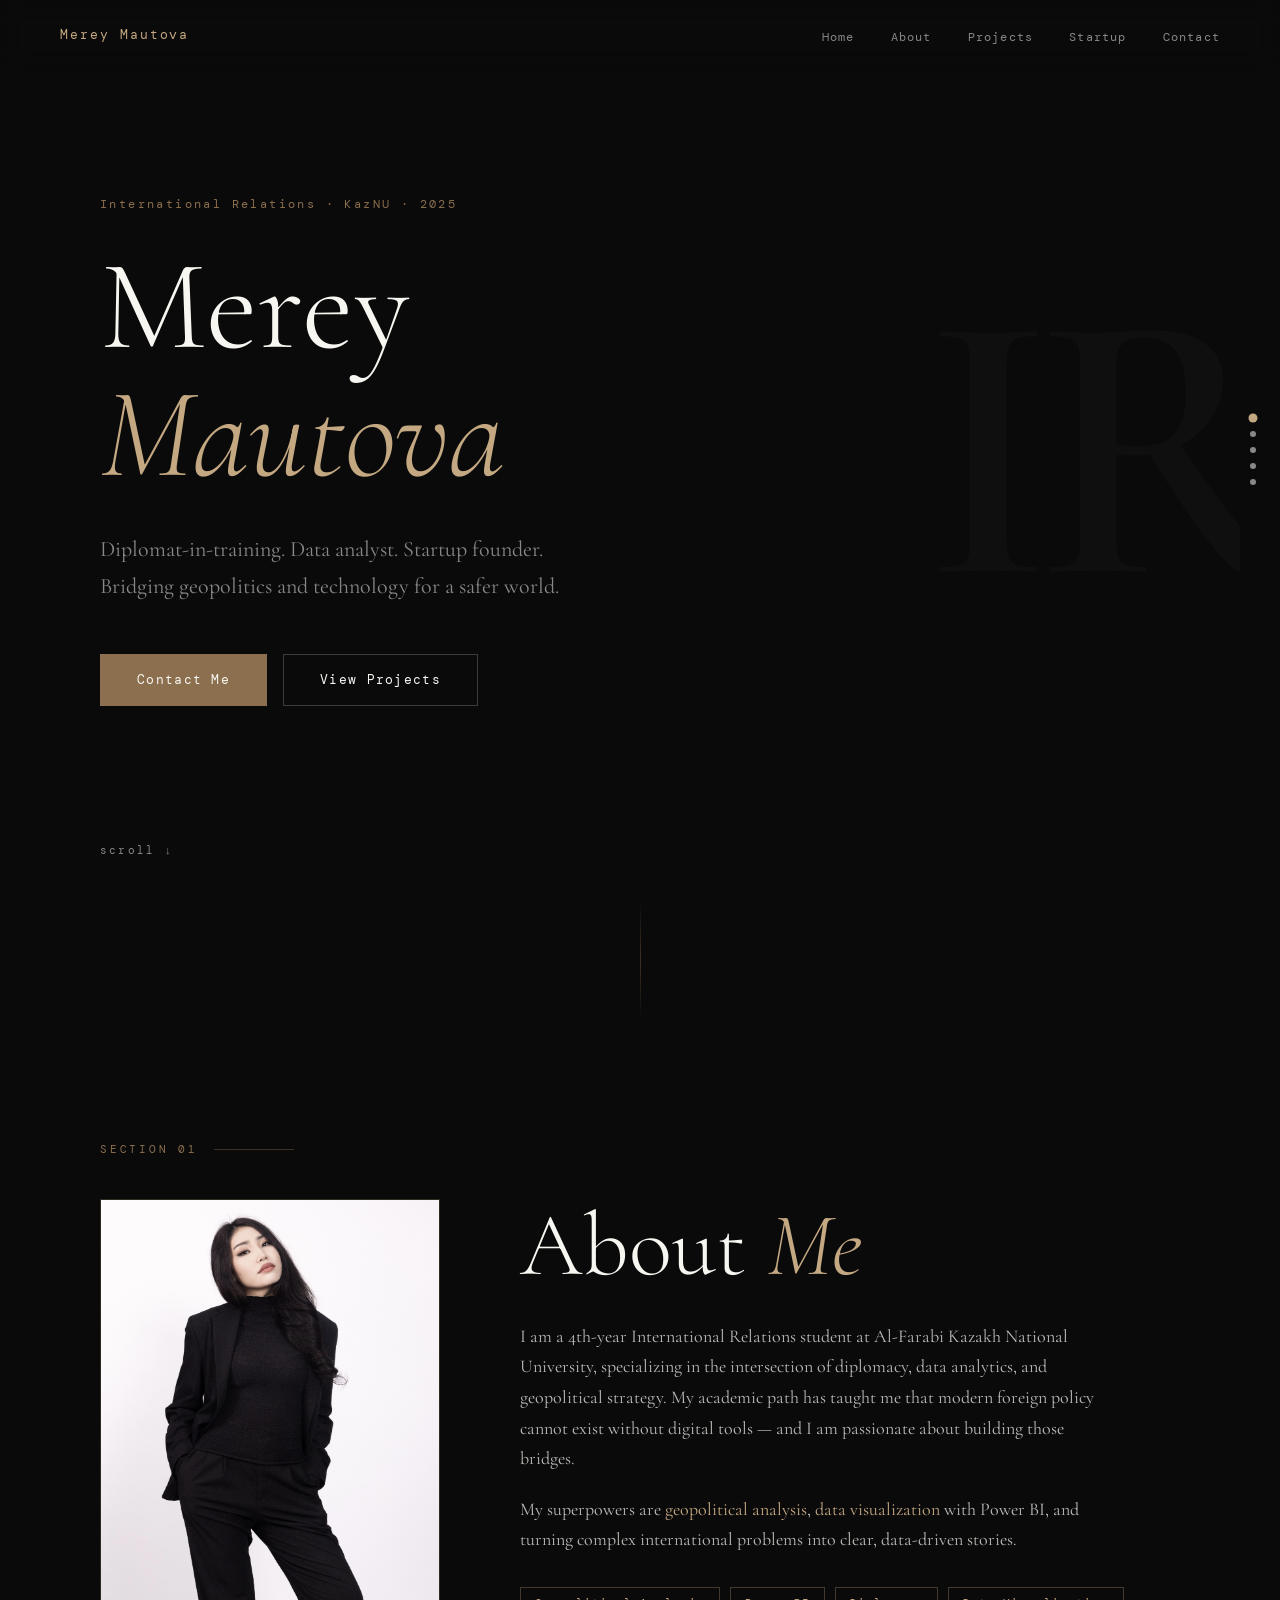
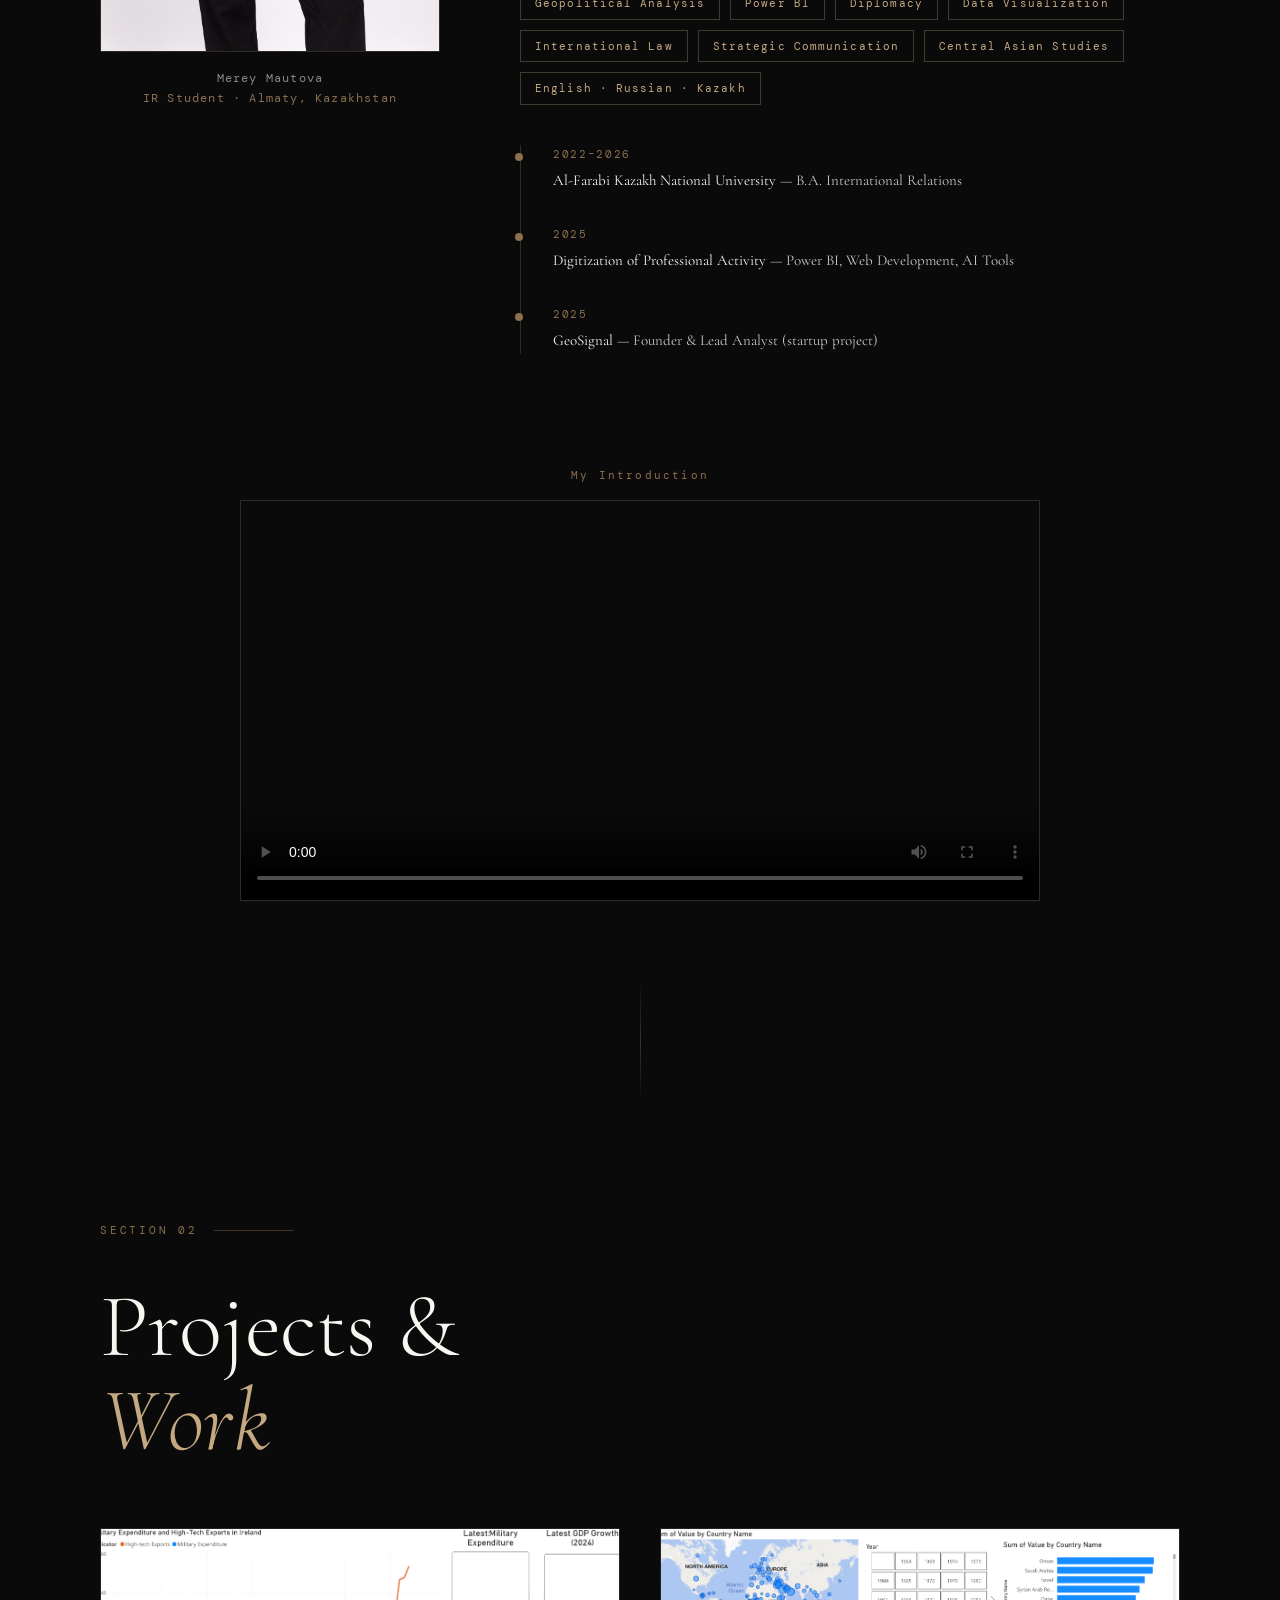
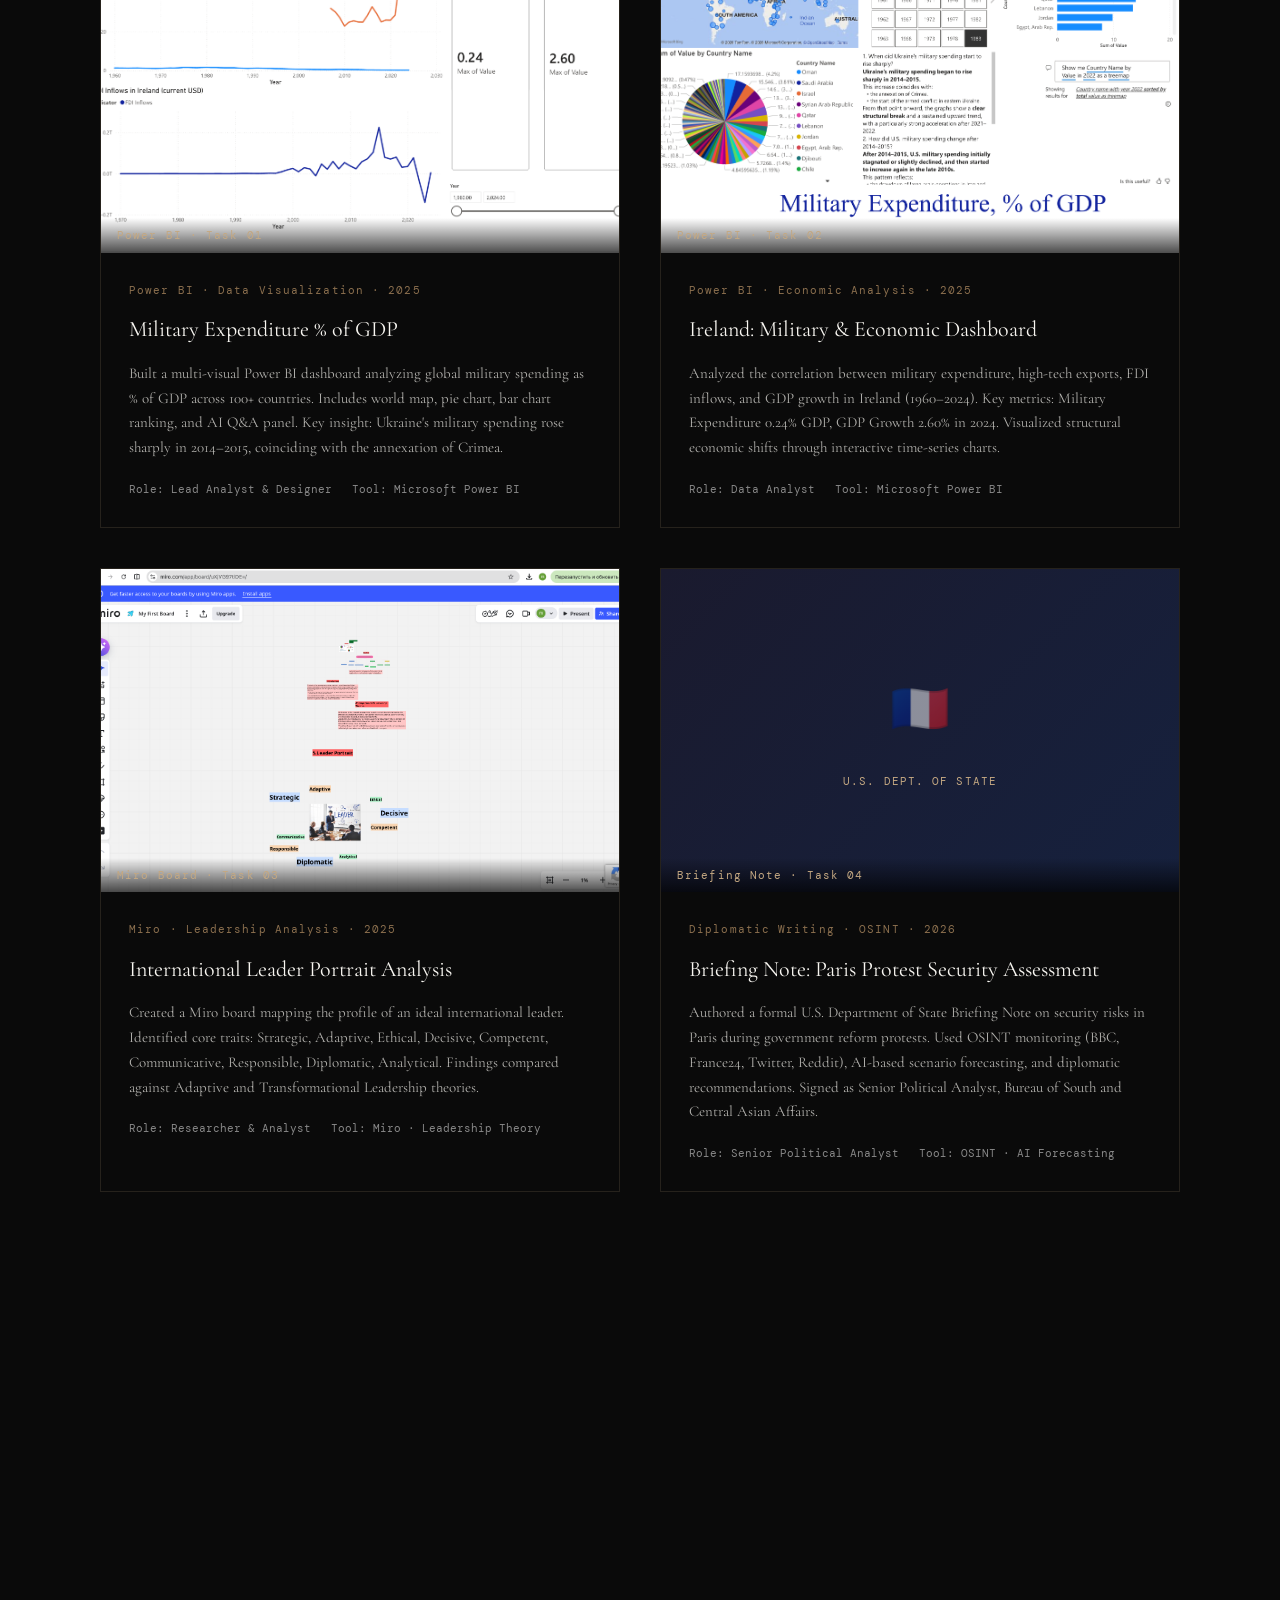
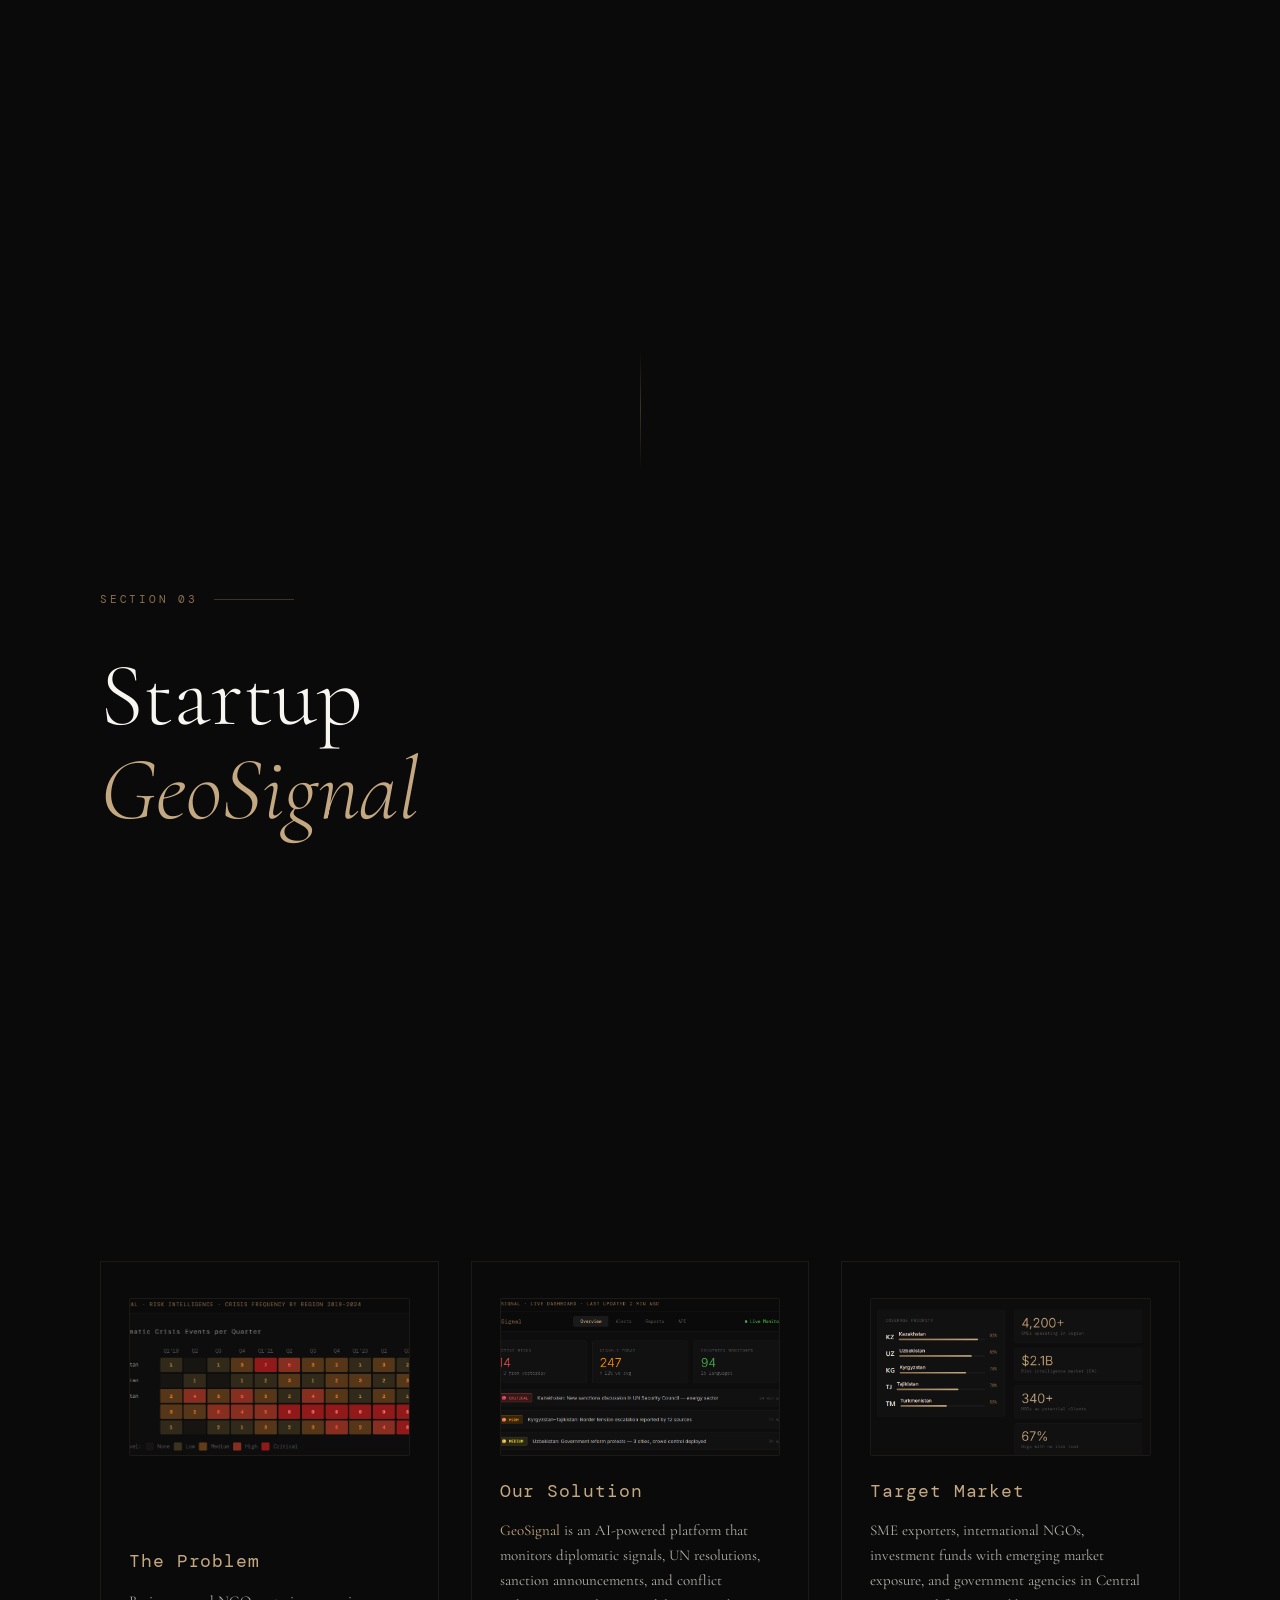
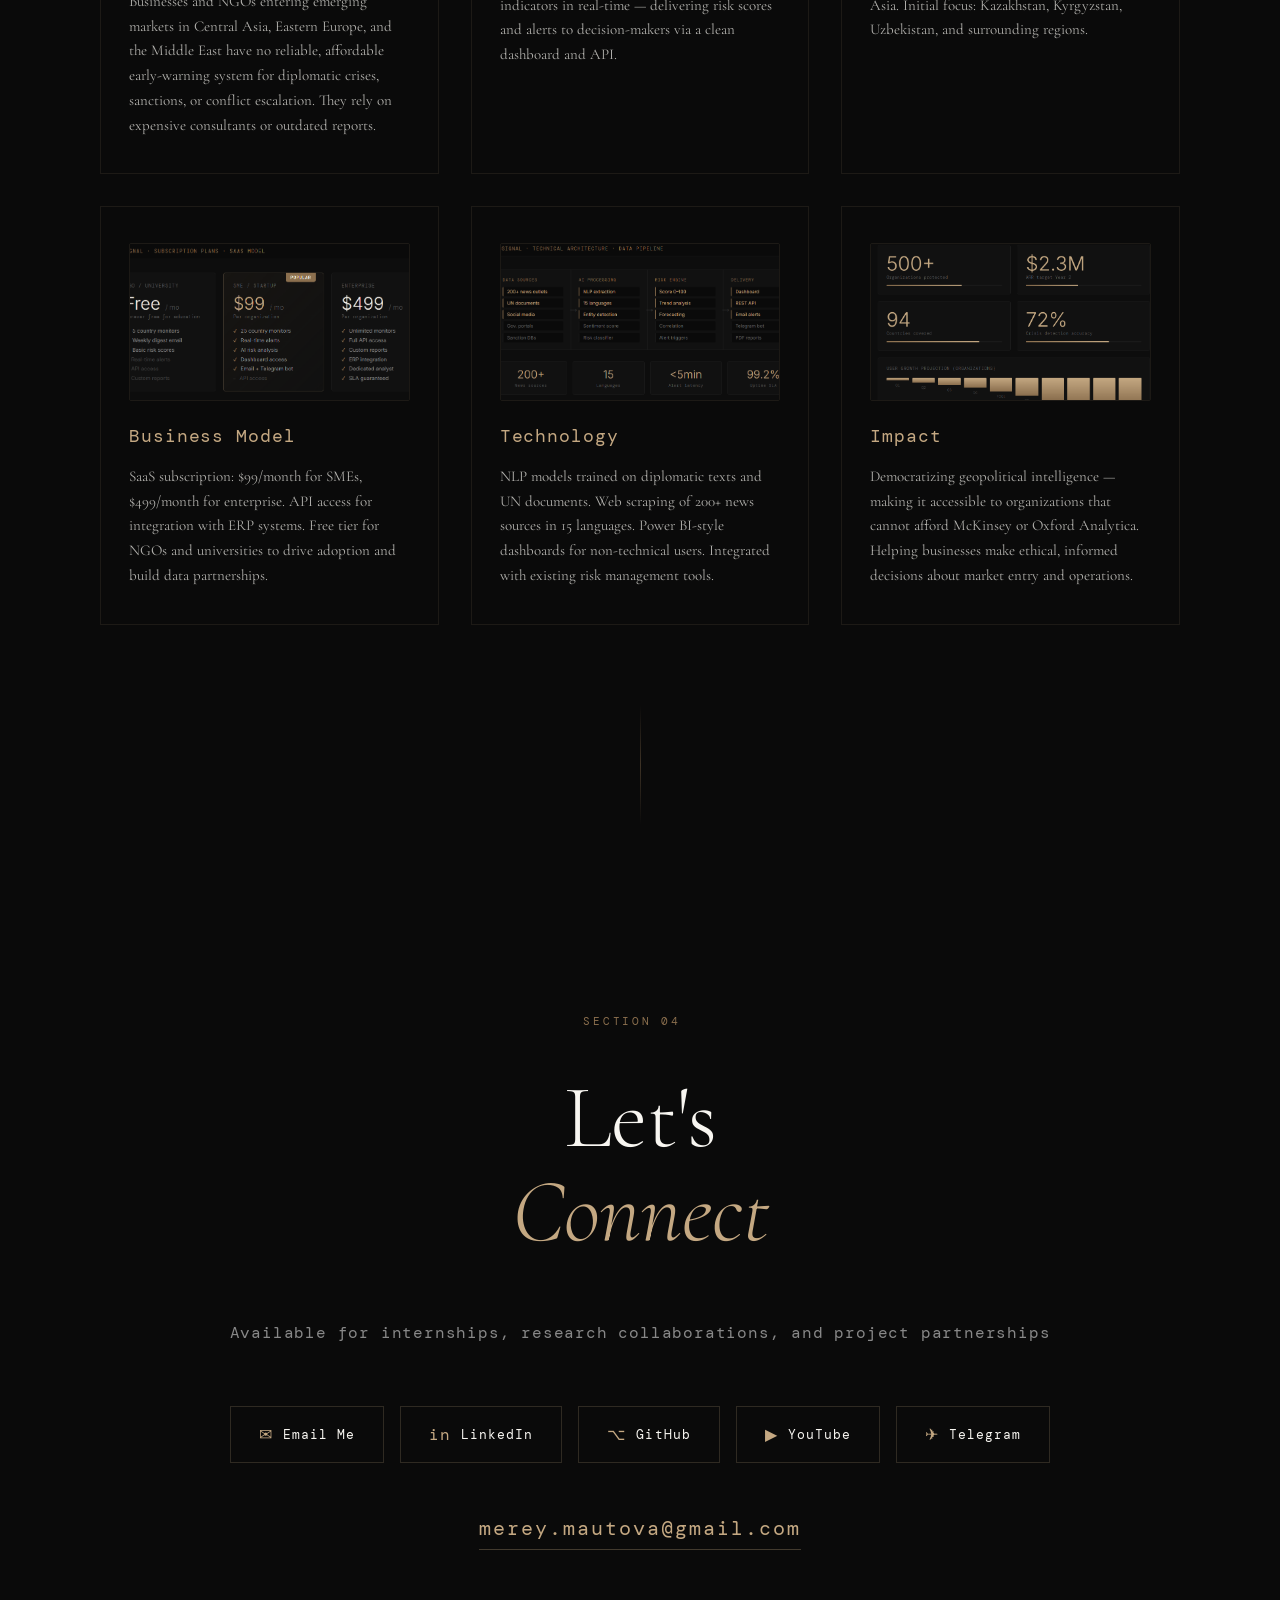
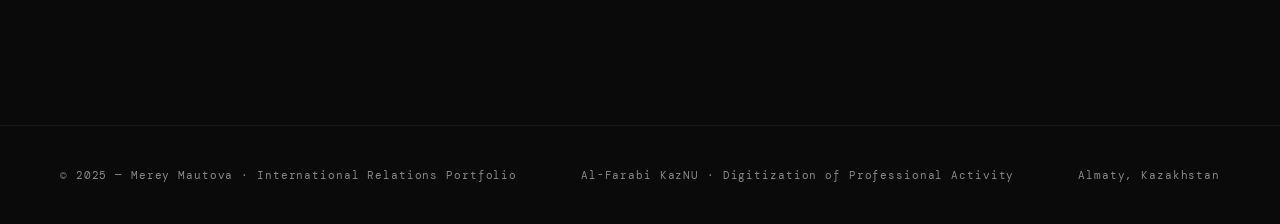
==== index.html @ c2eb0450 "Initial commit: add portfolio files Co-Authored-By: Claude Sonnet 4.6 <noreply@anthropic.com>" ====
<!DOCTYPE html>
<html lang="en">
<head>
  <meta charset="UTF-8">
  <meta name="viewport" content="width=device-width, initial-scale=1.0">
  <title>Merey Mautova — IR Portfolio</title>
  <link rel="preconnect" href="https://fonts.googleapis.com">
  <link href="https://fonts.googleapis.com/css2?family=Cormorant+Garamond:ital,wght@0,300;0,400;0,600;1,300;1,400&family=DM+Mono:wght@300;400&display=swap" rel="stylesheet">
  <link rel="stylesheet" href="style.css">
</head>
<body>

<!-- NAV -->
<nav id="navbar">
  <div class="nav-name">Merey Mautova</div>
  <div class="nav-links">
    <a href="#hero">Home</a>
    <a href="#about">About</a>
    <a href="#projects">Projects</a>
    <a href="#startup">Startup</a>
    <a href="#contact">Contact</a>
  </div>
</nav>

<!-- SIDE DOTS -->
<div class="side-nav">
  <div class="dot active" data-section="hero"></div>
  <div class="dot" data-section="about"></div>
  <div class="dot" data-section="projects"></div>
  <div class="dot" data-section="startup"></div>
  <div class="dot" data-section="contact"></div>
</div>

<!-- ══════════════ HERO ══════════════ -->
<section id="hero">
  <div class="hero-bg-text">IR</div>
  <div class="hero-content reveal">
    <div class="hero-label">International Relations · KazNU · 2025</div>
    <h1>Merey<br><em>Mautova</em></h1>
    <p class="hero-sub">Diplomat-in-training. Data analyst. Startup founder.<br>Bridging geopolitics and technology for a safer world.</p>
    <div class="hero-btns">
      <a href="#contact" class="btn-primary">Contact Me</a>
      <a href="#projects" class="btn-outline">View Projects</a>
    </div>
  </div>
  <div class="scroll-hint">scroll ↓</div>
</section>

<div class="divider"></div>

<!-- ══════════════ ABOUT ══════════════ -->
<section id="about">
  <div class="section-label">Section 01</div>
  <div class="about-grid">
    <div class="about-photo-wrap reveal">
      <div class="about-photo-frame">
        <img src="IMG_4338.JPG" alt="Merey Mautova">
      </div>
      <div class="about-photo-caption">Merey Mautova<br><span>IR Student · Almaty, Kazakhstan</span></div>
    </div>

    <div class="about-text reveal">
      <h2>About <em>Me</em></h2>
      <p>I am a 4th-year International Relations student at Al-Farabi Kazakh National University, specializing in the intersection of diplomacy, data analytics, and geopolitical strategy. My academic path has taught me that modern foreign policy cannot exist without digital tools — and I am passionate about building those bridges.</p>
      <p>My superpowers are <strong>geopolitical analysis</strong>, <strong>data visualization</strong> with Power BI, and turning complex international problems into clear, data-driven stories.</p>

      <div class="skills-wrap">
        <span class="skill-tag">Geopolitical Analysis</span>
        <span class="skill-tag">Power BI</span>
        <span class="skill-tag">Diplomacy</span>
        <span class="skill-tag">Data Visualization</span>
        <span class="skill-tag">International Law</span>
        <span class="skill-tag">Strategic Communication</span>
        <span class="skill-tag">Central Asian Studies</span>
        <span class="skill-tag">English · Russian · Kazakh</span>
      </div>

      <div class="timeline">
        <div class="tl-item">
          <div class="tl-year">2022–2026</div>
          <div class="tl-desc"><strong>Al-Farabi Kazakh National University</strong> — B.A. International Relations</div>
        </div>
        <div class="tl-item">
          <div class="tl-year">2025</div>
          <div class="tl-desc"><strong>Digitization of Professional Activity</strong> — Power BI, Web Development, AI Tools</div>
        </div>
        <div class="tl-item">
          <div class="tl-year">2025</div>
          <div class="tl-desc"><strong>GeoSignal</strong> — Founder & Lead Analyst (startup project)</div>
        </div>
      </div>
    </div>
  </div>

  <!-- VIDEO -->
  <div class="video-wrap reveal">
    <div class="video-label">My Introduction</div>
    <video controls poster="photo.jpg">
      <source src="5267211870200171871.mp4" type="video/mp4">
      Your browser does not support video.
    </video>
  </div>
</section>

<div class="divider"></div>

<!-- ══════════════ PROJECTS ══════════════ -->
<section id="projects">
  <div class="section-label">Section 02</div>
  <h2>Projects &<br><em>Work</em></h2>

  <div class="projects-grid">

    <!-- Task 1: Power BI Military Expenditure -->
    <div class="project-card reveal">
      <div class="project-img">
        <img src="Снимок%20экрана%202026-02-28%20в%2017.43.50.png" alt="Power BI Military Expenditure % of GDP">
        <div class="project-overlay">Power BI · Task 01</div>
      </div>
      <div class="project-info">
        <div class="project-tag">Power BI · Data Visualization · 2025</div>
        <h3>Military Expenditure % of GDP</h3>
        <p>Built a multi-visual Power BI dashboard analyzing global military spending as % of GDP across 100+ countries. Includes world map, pie chart, bar chart ranking, and AI Q&A panel. Key insight: Ukraine's military spending rose sharply in 2014–2015, coinciding with the annexation of Crimea.</p>
        <div class="project-meta">
          <span>Role: Lead Analyst & Designer</span>
          <span>Tool: Microsoft Power BI</span>
        </div>
      </div>
    </div>

    <!-- Task 2: Ireland Power BI -->
    <div class="project-card reveal">
      <div class="project-img">
        <img src="таск1.png" alt="Ireland Military & Economic Dashboard">
        <div class="project-overlay">Power BI · Task 02</div>
      </div>
      <div class="project-info">
        <div class="project-tag">Power BI · Economic Analysis · 2025</div>
        <h3>Ireland: Military & Economic Dashboard</h3>
        <p>Analyzed the correlation between military expenditure, high-tech exports, FDI inflows, and GDP growth in Ireland (1960–2024). Key metrics: Military Expenditure 0.24% GDP, GDP Growth 2.60% in 2024. Visualized structural economic shifts through interactive time-series charts.</p>
        <div class="project-meta">
          <span>Role: Data Analyst</span>
          <span>Tool: Microsoft Power BI</span>
        </div>
      </div>
    </div>

    <!-- Task 3: Miro Leadership -->
    <div class="project-card reveal">
      <div class="project-img">
        <img src="таск2.png" alt="Miro Leadership Portrait Analysis">
        <div class="project-overlay">Miro Board · Task 03</div>
      </div>
      <div class="project-info">
        <div class="project-tag">Miro · Leadership Analysis · 2025</div>
        <h3>International Leader Portrait Analysis</h3>
        <p>Created a Miro board mapping the profile of an ideal international leader. Identified core traits: Strategic, Adaptive, Ethical, Decisive, Competent, Communicative, Responsible, Diplomatic, Analytical. Findings compared against Adaptive and Transformational Leadership theories.</p>
        <div class="project-meta">
          <span>Role: Researcher & Analyst</span>
          <span>Tool: Miro · Leadership Theory</span>
        </div>
      </div>
    </div>

    <!-- Task 4: Briefing Note Paris -->
    <div class="project-card reveal">
      <div class="project-img placeholder-img" style="background: linear-gradient(135deg, #1a1a2e, #16213e);">
        <div class="placeholder-icon">🇫🇷</div>
        <div style="font-family:'DM Mono',monospace;font-size:11px;color:#c4a882;letter-spacing:0.1em;margin-top:8px;">U.S. DEPT. OF STATE</div>
        <div class="project-overlay">Briefing Note · Task 04</div>
      </div>
      <div class="project-info">
        <div class="project-tag">Diplomatic Writing · OSINT · 2026</div>
        <h3>Briefing Note: Paris Protest Security Assessment</h3>
        <p>Authored a formal U.S. Department of State Briefing Note on security risks in Paris during government reform protests. Used OSINT monitoring (BBC, France24, Twitter, Reddit), AI-based scenario forecasting, and diplomatic recommendations. Signed as Senior Political Analyst, Bureau of South and Central Asian Affairs.</p>
        <div class="project-meta">
          <span>Role: Senior Political Analyst</span>
          <span>Tool: OSINT · AI Forecasting</span>
        </div>
      </div>
    </div>

    <!-- Task 5: Briefing Note Ireland -->
    <div class="project-card reveal">
      <div class="project-img placeholder-img" style="background: linear-gradient(135deg, #0d2137, #1a3a2a);">
        <div class="placeholder-icon">🇮🇪</div>
        <div style="font-family:'DM Mono',monospace;font-size:11px;color:#c4a882;letter-spacing:0.1em;margin-top:8px;">POLITICAL ANALYSIS</div>
        <div class="project-overlay">Briefing Note · Task 05</div>
      </div>
      <div class="project-info">
        <div class="project-tag">Diplomatic Writing · Political Analysis · 2026</div>
        <h3>Briefing Note: Ireland Socio-Economic Developments</h3>
        <p>Produced a diplomatic intelligence briefing on emerging civic unrest in Ireland — covering agricultural protests, cost-of-living demonstrations, and Shannon Airport activist proceedings. Forecast: low-intensity protracted instability. Recommended constructive stakeholder engagement and enhanced OSINT monitoring.</p>
        <div class="project-meta">
          <span>Role: Political Analyst</span>
          <span>Tool: OSINT · Media Monitoring</span>
        </div>
      </div>
    </div>

    <!-- Task 6: Portfolio Website -->
    <div class="project-card reveal">
      <div class="project-img placeholder-img">
        <div class="placeholder-icon">💻</div>
        <div class="project-overlay">Web Dev · Task 06</div>
      </div>
      <div class="project-info">
        <div class="project-tag">Web Development · HTML/CSS/JS · 2025</div>
        <h3>Personal Portfolio Website</h3>
        <p>Designed and developed this full portfolio from scratch using HTML5, CSS3, and vanilla JavaScript. Features: scroll-reveal animations, hide-on-scroll navbar, side navigation dots, embedded video, and responsive design. Deployed on GitHub Pages.</p>
        <div class="project-meta">
          <span>Role: Designer & Developer</span>
          <span>Tool: HTML · CSS · JavaScript · GitHub</span>
        </div>
      </div>
    </div>

  </div>
</section>

<div class="divider"></div>

<!-- ══════════════ STARTUP ══════════════ -->
<section id="startup">
  <div class="section-label">Section 03</div>
  <h2>Startup<br><em>GeoSignal</em></h2>

  <div class="startup-wrap">
    <div class="startup-hero reveal">
      <div class="startup-logo">GS</div>
      <div class="startup-tagline">Real-time geopolitical risk intelligence — powered by AI</div>
    </div>

    <div class="startup-grid">
    <div class="startup-block reveal">
        <div class="startup-block-img"><img src="Снимок%20экрана%202026-02-28%20195253.png" alt="Crisis Heatmap" onerror="this.style.display='none'"></div>
        <div class="startup-icon">️</div>
        <h4>The Problem</h4>
        <p>Businesses and NGOs entering emerging markets in Central Asia, Eastern Europe, and the Middle East have no reliable, affordable early-warning system for diplomatic crises, sanctions, or conflict escalation. They rely on expensive consultants or outdated reports.</p>
      </div>

      <div class="startup-block reveal">
        <div class="startup-block-img"><img src="Снимок%20экрана%202026-02-28%20195355.png" alt="GeoSignal Dashboard" onerror="this.style.display='none'"></div>
        <div class="startup-icon"></div>
        <h4>Our Solution</h4>
        <p><strong>GeoSignal</strong> is an AI-powered platform that monitors diplomatic signals, UN resolutions, sanction announcements, and conflict indicators in real-time — delivering risk scores and alerts to decision-makers via a clean dashboard and API.</p>
      </div>

      <div class="startup-block reveal">
        <div class="startup-block-img"><img src="Снимок%20экрана%202026-02-28%20195406.png" alt="Target Market Map" onerror="this.style.display='none'"></div>
        <div class="startup-icon"></div>
        <h4>Target Market</h4>
        <p>SME exporters, international NGOs, investment funds with emerging market exposure, and government agencies in Central Asia. Initial focus: Kazakhstan, Kyrgyzstan, Uzbekistan, and surrounding regions.</p>
      </div>

      <div class="startup-block reveal">
        <div class="startup-block-img"><img src="Снимок%20экрана%202026-02-28%20195419.png" alt="Business Model Pricing" onerror="this.style.display='none'"></div>
        <div class="startup-icon"></div>
        <h4>Business Model</h4>
        <p>SaaS subscription: $99/month for SMEs, $499/month for enterprise. API access for integration with ERP systems. Free tier for NGOs and universities to drive adoption and build data partnerships.</p>
      </div>

      <div class="startup-block reveal">
        <div class="startup-block-img"><img src="Снимок%20экрана%202026-02-28%20195430.png" alt="Technology Architecture" onerror="this.style.display='none'"></div>
        <div class="startup-icon"></div>
        <h4>Technology</h4>
        <p>NLP models trained on diplomatic texts and UN documents. Web scraping of 200+ news sources in 15 languages. Power BI-style dashboards for non-technical users. Integrated with existing risk management tools.</p>
      </div>

      <div class="startup-block reveal">
        <div class="startup-block-img"><img src="Снимок%20экрана%202026-02-28%20195439.png" alt="Impact Metrics" onerror="this.style.display='none'"></div>
        <div class="startup-icon"></div>
        <h4>Impact</h4>
        <p>Democratizing geopolitical intelligence — making it accessible to organizations that cannot afford McKinsey or Oxford Analytica. Helping businesses make ethical, informed decisions about market entry and operations.</p>
      </div>
    </div>
  </div>
</section>

<div class="divider"></div>

<!-- ══════════════ CONTACT ══════════════ -->
<section id="contact">
  <div class="section-label" style="justify-content:center;">Section 04</div>
  <h2>Let's<br><em>Connect</em></h2>
  <p class="contact-sub">Available for internships, research collaborations, and project partnerships</p>

  <div class="contact-links">
    <a href="mailto:merey.mautova@gmail.com" class="contact-link">
      <span class="contact-link-icon">✉</span> Email Me
    </a>
    <a href="https://linkedin.com/in/mereymautova" class="contact-link" target="_blank">
      <span class="contact-link-icon">in</span> LinkedIn
    </a>
    <a href="https://github.com/qbert2004" class="contact-link" target="_blank">
      <span class="contact-link-icon">⌥</span> GitHub
    </a>
    <a href="https://youtube.com" class="contact-link" target="_blank">
      <span class="contact-link-icon">▶</span> YouTube
    </a>
    <a href="https://t.me/mereymautova" class="contact-link" target="_blank">
      <span class="contact-link-icon">✈</span> Telegram
    </a>
  </div>

  <p class="email-display" title="Click to copy" id="emailCopy">merey.mautova@gmail.com</p>
  <div class="copy-hint" id="copyHint">Copied!</div>
</section>

<!-- FOOTER -->
<footer>
  <span>© 2025 — Merey Mautova · International Relations Portfolio</span>
  <span>Al-Farabi KazNU · Digitization of Professional Activity</span>
  <span>Almaty, Kazakhstan</span>
</footer>

<script src="script.js"></script>
</body>
</html>
---- style.css ----
/* ═══════════════════════════════════════
   MEREY MAUTOVA — IR PORTFOLIO
   style.css
═══════════════════════════════════════ */

*, *::before, *::after { box-sizing: border-box; margin: 0; padding: 0; }

:root {
  --black: #0a0a0a;
  --white: #f8f6f1;
  --cream: #ede9e0;
  --accent: #8b6f4e;
  --accent2: #c4a882;
  --gray: #888;
  --light-gray: #ddd;
  --font-serif: 'Cormorant Garamond', serif;
  --font-mono: 'DM Mono', monospace;
}

html { scroll-behavior: smooth; }

body {
  background: var(--black);
  color: var(--white);
  font-family: var(--font-serif);
  font-size: 18px;
  line-height: 1.7;
  overflow-x: hidden;
}

/* ── SCROLLBAR ── */
::-webkit-scrollbar { width: 4px; }
::-webkit-scrollbar-track { background: var(--black); }
::-webkit-scrollbar-thumb { background: var(--accent); border-radius: 2px; }

/* ── NAVBAR ── */
#navbar {
  position: fixed;
  top: 0; left: 0; right: 0;
  z-index: 100;
  display: flex;
  justify-content: space-between;
  align-items: center;
  padding: 20px 60px;
  transition: transform 0.4s ease, background 0.3s;
  background: rgba(10,10,10,0.8);
  backdrop-filter: blur(12px);
}
#navbar.hidden { transform: translateY(-100%); }
.nav-name { font-family: var(--font-mono); font-size: 13px; letter-spacing: 0.15em; color: var(--accent2); }
.nav-links a { font-family: var(--font-mono); font-size: 12px; letter-spacing: 0.1em; color: var(--gray); text-decoration: none; margin-left: 32px; transition: color 0.3s; }
.nav-links a:hover { color: var(--white); }

/* ── SIDE DOTS ── */
.side-nav {
  position: fixed;
  right: 24px;
  top: 50%;
  transform: translateY(-50%);
  z-index: 99;
  display: flex;
  flex-direction: column;
  gap: 10px;
}
.dot {
  width: 6px; height: 6px;
  border-radius: 50%;
  background: var(--gray);
  transition: all 0.3s;
  cursor: pointer;
}
.dot.active { background: var(--accent2); transform: scale(1.5); }

/* ── SECTIONS ── */
section {
  min-height: 100vh;
  padding: 120px 60px 80px;
  max-width: 1200px;
  margin: 0 auto;
  position: relative;
}

.section-label {
  font-family: var(--font-mono);
  font-size: 11px;
  letter-spacing: 0.25em;
  color: var(--accent);
  text-transform: uppercase;
  margin-bottom: 40px;
  display: flex;
  align-items: center;
  gap: 16px;
}
.section-label::after {
  content: '';
  flex: 1;
  max-width: 80px;
  height: 1px;
  background: var(--accent);
  opacity: 0.4;
}

h2 {
  font-size: clamp(48px, 7vw, 96px);
  font-weight: 300;
  line-height: 1.05;
  margin-bottom: 60px;
}
h2 em { color: var(--accent2); font-style: italic; }

.divider {
  width: 1px;
  height: 120px;
  background: linear-gradient(to bottom, transparent, var(--accent), transparent);
  margin: 0 auto;
  opacity: 0.4;
}

/* ── REVEAL ANIMATIONS ── */
.reveal {
  opacity: 0;
  transform: translateY(40px);
  transition: opacity 0.8s ease, transform 0.8s ease;
}
.reveal.visible { opacity: 1; transform: translateY(0); }

/* ══════════════════════════════════
   HERO
══════════════════════════════════ */
#hero {
  display: flex;
  flex-direction: column;
  justify-content: center;
  min-height: 100vh;
  padding: 100px 60px;
  position: relative;
  overflow: hidden;
}
.hero-bg-text {
  position: absolute;
  top: 50%;
  right: -40px;
  transform: translateY(-50%);
  font-size: clamp(200px, 30vw, 400px);
  font-weight: 600;
  color: rgba(255,255,255,0.02);
  font-family: var(--font-serif);
  pointer-events: none;
  user-select: none;
  letter-spacing: -0.05em;
}
.hero-label {
  font-family: var(--font-mono);
  font-size: 12px;
  letter-spacing: 0.2em;
  color: var(--accent);
  margin-bottom: 28px;
}
#hero h1 {
  font-size: clamp(64px, 10vw, 140px);
  font-weight: 300;
  line-height: 1;
  margin-bottom: 32px;
}
#hero h1 em { color: var(--accent2); font-style: italic; }
.hero-sub {
  font-size: clamp(16px, 2vw, 22px);
  color: var(--gray);
  max-width: 500px;
  margin-bottom: 48px;
  line-height: 1.7;
}
.hero-btns { display: flex; gap: 16px; flex-wrap: wrap; }
.btn-primary {
  background: var(--accent);
  color: var(--white);
  padding: 14px 36px;
  text-decoration: none;
  font-family: var(--font-mono);
  font-size: 13px;
  letter-spacing: 0.1em;
  transition: all 0.3s;
  border: 1px solid var(--accent);
}
.btn-primary:hover { background: var(--accent2); border-color: var(--accent2); }
.btn-outline {
  background: transparent;
  color: var(--white);
  padding: 14px 36px;
  text-decoration: none;
  font-family: var(--font-mono);
  font-size: 13px;
  letter-spacing: 0.1em;
  border: 1px solid rgba(255,255,255,0.2);
  transition: all 0.3s;
}
.btn-outline:hover { border-color: var(--accent2); color: var(--accent2); }
.scroll-hint {
  position: absolute;
  bottom: 40px;
  left: 60px;
  font-family: var(--font-mono);
  font-size: 11px;
  letter-spacing: 0.2em;
  color: var(--gray);
  animation: bob 2s ease-in-out infinite;
}
@keyframes bob { 0%,100% { transform: translateY(0); } 50% { transform: translateY(6px); } }

/* ══════════════════════════════════
   ABOUT
══════════════════════════════════ */
.about-grid {
  display: grid;
  grid-template-columns: 340px 1fr;
  gap: 80px;
  align-items: start;
  margin-bottom: 80px;
}
.about-photo-wrap { text-align: center; }
.about-photo-frame {
  width: 100%;
  aspect-ratio: 3/4;
  overflow: hidden;
  border: 1px solid rgba(196,168,130,0.2);
  position: relative;
}
.about-photo-frame img {
  width: 100%;
  height: 100%;
  object-fit: cover;
  object-position: center top;
  filter: grayscale(20%);
  transition: filter 0.4s;
}
.about-photo-frame:hover img { filter: grayscale(0%); }
.about-photo-caption {
  margin-top: 16px;
  font-family: var(--font-mono);
  font-size: 12px;
  letter-spacing: 0.1em;
  color: var(--gray);
}
.about-photo-caption span { color: var(--accent); }

.about-text h2 { margin-bottom: 28px; }
.about-text p { color: rgba(248,246,241,0.75); margin-bottom: 20px; max-width: 600px; }
.about-text strong { color: var(--accent2); font-weight: 400; }

.skills-wrap { display: flex; flex-wrap: wrap; gap: 10px; margin: 32px 0; }
.skill-tag {
  font-family: var(--font-mono);
  font-size: 11px;
  letter-spacing: 0.1em;
  padding: 6px 14px;
  border: 1px solid rgba(196,168,130,0.3);
  color: var(--accent2);
  transition: all 0.3s;
}
.skill-tag:hover { background: var(--accent); color: var(--white); border-color: var(--accent); }

.timeline { margin-top: 40px; border-left: 1px solid rgba(196,168,130,0.2); padding-left: 32px; }
.tl-item { margin-bottom: 32px; position: relative; }
.tl-item::before {
  content: '';
  position: absolute;
  left: -38px;
  top: 8px;
  width: 8px; height: 8px;
  border-radius: 50%;
  background: var(--accent);
}
.tl-year {
  font-family: var(--font-mono);
  font-size: 11px;
  color: var(--accent);
  letter-spacing: 0.15em;
  margin-bottom: 4px;
}
.tl-desc { font-size: 15px; color: rgba(248,246,241,0.8); }
.tl-desc strong { color: var(--white); font-weight: 400; }

/* VIDEO */
.video-wrap {
  max-width: 800px;
  margin: 0 auto;
}
.video-label {
  font-family: var(--font-mono);
  font-size: 11px;
  letter-spacing: 0.2em;
  color: var(--accent);
  margin-bottom: 16px;
  text-align: center;
}
.video-wrap video {
  width: 100%;
  border: 1px solid rgba(196,168,130,0.2);
  display: block;
}

/* ══════════════════════════════════
   PROJECTS
══════════════════════════════════ */
.projects-grid {
  display: grid;
  grid-template-columns: repeat(auto-fit, minmax(340px, 1fr));
  gap: 40px;
}
.project-card {
  border: 1px solid rgba(196,168,130,0.15);
  transition: border-color 0.3s, transform 0.3s;
  overflow: hidden;
}
.project-card:hover { border-color: rgba(196,168,130,0.5); transform: translateY(-4px); }
.project-img {
  width: 100%;
  aspect-ratio: 16/10;
  overflow: hidden;
  position: relative;
}
.project-img img { width: 100%; height: 100%; object-fit: cover; transition: transform 0.5s; }
.project-card:hover .project-img img { transform: scale(1.04); }
.project-overlay {
  position: absolute;
  bottom: 0; left: 0; right: 0;
  padding: 8px 16px;
  background: linear-gradient(transparent, rgba(0,0,0,0.7));
  font-family: var(--font-mono);
  font-size: 11px;
  letter-spacing: 0.1em;
  color: var(--accent2);
}
.placeholder-img {
  background: rgba(255,255,255,0.03);
  display: flex;
  align-items: center;
  justify-content: center;
  flex-direction: column;
  gap: 12px;
}
.placeholder-icon { font-size: 48px; opacity: 0.5; }
.project-info { padding: 28px; }
.project-tag {
  font-family: var(--font-mono);
  font-size: 11px;
  color: var(--accent);
  letter-spacing: 0.1em;
  margin-bottom: 12px;
}
.project-info h3 { font-size: 22px; font-weight: 400; margin-bottom: 12px; }
.project-info p { font-size: 15px; color: rgba(248,246,241,0.7); line-height: 1.65; margin-bottom: 20px; }
.project-meta {
  display: flex;
  gap: 20px;
  flex-wrap: wrap;
  font-family: var(--font-mono);
  font-size: 11px;
  color: var(--gray);
}

/* ══════════════════════════════════
   STARTUP
══════════════════════════════════ */
.startup-hero {
  text-align: center;
  margin-bottom: 80px;
  padding: 60px;
  border: 1px solid rgba(196,168,130,0.15);
  background: linear-gradient(135deg, rgba(139,111,78,0.05), transparent);
}
.startup-logo {
  font-size: 72px;
  font-weight: 600;
  color: var(--accent2);
  letter-spacing: -0.02em;
  margin-bottom: 16px;
}
.startup-tagline {
  font-family: var(--font-mono);
  font-size: 14px;
  letter-spacing: 0.1em;
  color: var(--gray);
}
.startup-grid {
  display: grid;
  grid-template-columns: repeat(auto-fit, minmax(300px, 1fr));
  gap: 32px;
}
.startup-block {
  padding: 36px 28px;
  border: 1px solid rgba(196,168,130,0.1);
  transition: border-color 0.3s, background 0.3s;
}
.startup-block:hover {
  border-color: rgba(196,168,130,0.4);
  background: rgba(139,111,78,0.05);
}
.startup-icon { font-size: 32px; margin-bottom: 16px; }
.startup-block h4 {
  font-size: 18px;
  font-weight: 400;
  color: var(--accent2);
  margin-bottom: 12px;
  font-family: var(--font-mono);
  letter-spacing: 0.05em;
}
.startup-block p { font-size: 15px; color: rgba(248,246,241,0.7); line-height: 1.65; }
.startup-block strong { color: var(--accent2); font-weight: 400; }

/* ══════════════════════════════════
   CONTACT
══════════════════════════════════ */
#contact {
  text-align: center;
  display: flex;
  flex-direction: column;
  align-items: center;
  justify-content: center;
}
.contact-sub {
  font-size: 16px;
  color: var(--gray);
  margin-bottom: 60px;
  font-family: var(--font-mono);
  letter-spacing: 0.05em;
}
.contact-links {
  display: flex;
  flex-wrap: wrap;
  gap: 16px;
  justify-content: center;
  margin-bottom: 48px;
}
.contact-link {
  display: flex;
  align-items: center;
  gap: 10px;
  padding: 14px 28px;
  border: 1px solid rgba(196,168,130,0.2);
  color: var(--white);
  text-decoration: none;
  font-family: var(--font-mono);
  font-size: 13px;
  letter-spacing: 0.08em;
  transition: all 0.3s;
}
.contact-link:hover { background: var(--accent); border-color: var(--accent); }
.contact-link-icon {
  font-style: normal;
  color: var(--accent2);
  font-size: 16px;
}
.email-display {
  font-family: var(--font-mono);
  font-size: 20px;
  letter-spacing: 0.1em;
  color: var(--accent2);
  cursor: pointer;
  border-bottom: 1px solid rgba(196,168,130,0.3);
  padding-bottom: 4px;
  transition: color 0.3s;
}
.email-display:hover { color: var(--white); }
.copy-hint {
  font-family: var(--font-mono);
  font-size: 11px;
  color: var(--accent);
  letter-spacing: 0.1em;
  margin-top: 8px;
  opacity: 0;
  transition: opacity 0.3s;
}
.copy-hint.show { opacity: 1; }

/* ── FOOTER ── */
footer {
  border-top: 1px solid rgba(255,255,255,0.05);
  padding: 40px 60px;
  display: flex;
  justify-content: space-between;
  flex-wrap: wrap;
  gap: 12px;
  font-family: var(--font-mono);
  font-size: 11px;
  color: var(--gray);
  letter-spacing: 0.08em;
}

/* ══════════════════════════════════
   VIDEO SECTION
══════════════════════════════════ */
.video-section {
  margin-top: 80px;
  padding: 60px;
  background: linear-gradient(135deg, rgba(139,111,78,0.06) 0%, rgba(10,10,10,0) 60%);
  border: 1px solid rgba(196,168,130,0.12);
  position: relative;
  overflow: hidden;
}
.video-section::before {
  content: '▶';
  position: absolute;
  top: -20px; right: 40px;
  font-size: 160px;
  color: rgba(196,168,130,0.03);
  pointer-events: none;
}
.video-section-inner {
  display: grid;
  grid-template-columns: 1fr 1.4fr;
  gap: 60px;
  align-items: center;
}
.video-eyebrow {
  font-family: var(--font-mono);
  font-size: 11px;
  letter-spacing: 0.2em;
  color: var(--accent);
  margin-bottom: 20px;
}
.video-title {
  font-family: var(--font-serif);
  font-size: clamp(36px, 4vw, 56px);
  font-weight: 300;
  line-height: 1.1;
  margin-bottom: 20px;
}
.video-title em { color: var(--accent2); font-style: italic; }
.video-desc {
  font-size: 15px;
  color: rgba(248,246,241,0.65);
  line-height: 1.75;
  margin-bottom: 36px;
}
.video-stats { display: flex; gap: 32px; }
.video-stat { display: flex; flex-direction: column; gap: 4px; }
.vstat-num {
  font-family: var(--font-serif);
  font-size: 36px;
  font-weight: 300;
  color: var(--accent2);
  line-height: 1;
}
.vstat-label {
  font-family: var(--font-mono);
  font-size: 10px;
  color: var(--gray);
  letter-spacing: 0.1em;
  white-space: nowrap;
}
.video-player-side { position: relative; }
.video-player-wrap {
  position: relative;
  border-radius: 4px;
  overflow: hidden;
  background: #000;
  border: 1px solid rgba(196,168,130,0.2);
}
.video-glow {
  position: absolute;
  inset: -30px;
  background: radial-gradient(ellipse at center, rgba(196,168,130,0.12), transparent 70%);
  pointer-events: none; z-index: 0;
}
.video-player-wrap video {
  width: 100%; display: block;
  aspect-ratio: 16/9;
  object-fit: cover;
  position: relative; z-index: 1;
}
.video-custom-controls {
  position: absolute; inset: 0;
  display: flex; align-items: center; justify-content: center;
  z-index: 2;
  background: rgba(0,0,0,0.25);
  transition: background 0.3s;
}
.video-custom-controls.hidden { background: transparent; }
.video-play-btn {
  width: 64px; height: 64px; border-radius: 50%;
  background: rgba(139,111,78,0.9);
  display: flex; align-items: center; justify-content: center;
  transition: all 0.3s; color: #fff;
  border: 2px solid rgba(196,168,130,0.5);
}
.video-play-btn svg { width: 28px; height: 28px; margin-left: 4px; }
.video-play-btn:hover { transform: scale(1.1); background: var(--accent2); }
.video-play-btn.hidden { opacity: 0; pointer-events: none; }
.video-progress-wrap {
  position: absolute; bottom: 36px; left: 0; right: 0;
  height: 3px; background: rgba(255,255,255,0.15);
  z-index: 3; cursor: pointer; transition: height 0.2s;
}
.video-progress-wrap:hover { height: 5px; }
.video-progress-bar { height: 100%; background: var(--accent2); width: 0%; transition: width 0.1s linear; }
.video-bottom-controls {
  position: absolute; bottom: 0; left: 0; right: 0;
  padding: 8px 12px;
  background: linear-gradient(transparent, rgba(0,0,0,0.7));
  display: flex; align-items: center; justify-content: space-between; z-index: 3;
}
.video-time { font-family: var(--font-mono); font-size: 10px; color: rgba(255,255,255,0.7); }
.video-ctrl-btns { display: flex; gap: 4px; }
.vctrl-btn {
  background: none; border: none; color: rgba(255,255,255,0.7);
  cursor: pointer; padding: 4px; transition: color 0.2s;
  display: flex; align-items: center;
}
.vctrl-btn:hover { color: var(--accent2); }

.startup-block-img {
  width: 100%;
  aspect-ratio: 16/9;
  overflow: hidden;
  margin-bottom: 20px;
  border-radius: 2px;
  border: 1px solid rgba(196,168,130,0.1);
}
.startup-block-img img {
  width: 100%; height: 100%;
  object-fit: cover;
  transition: transform 0.4s;
  display: block;
}
.startup-block:hover .startup-block-img img { transform: scale(1.03); }

/* ── RESPONSIVE ── */
@media (max-width: 900px) {
  section { padding: 100px 32px 60px; }
  .about-grid { grid-template-columns: 1fr; gap: 48px; }
  .about-photo-frame { max-width: 280px; margin: 0 auto; }
  #navbar { padding: 16px 32px; }
  footer { padding: 32px; flex-direction: column; gap: 8px; }
  .video-section { padding: 32px 20px; }
  .video-section-inner { grid-template-columns: 1fr; gap: 32px; }
  .video-stats { gap: 20px; }
}
@media (max-width: 600px) {
  section { padding: 90px 20px 40px; }
  #navbar { padding: 14px 20px; }
  .nav-links { display: none; }
  .hero-btns { flex-direction: column; }
  .btn-primary, .btn-outline { text-align: center; }
}
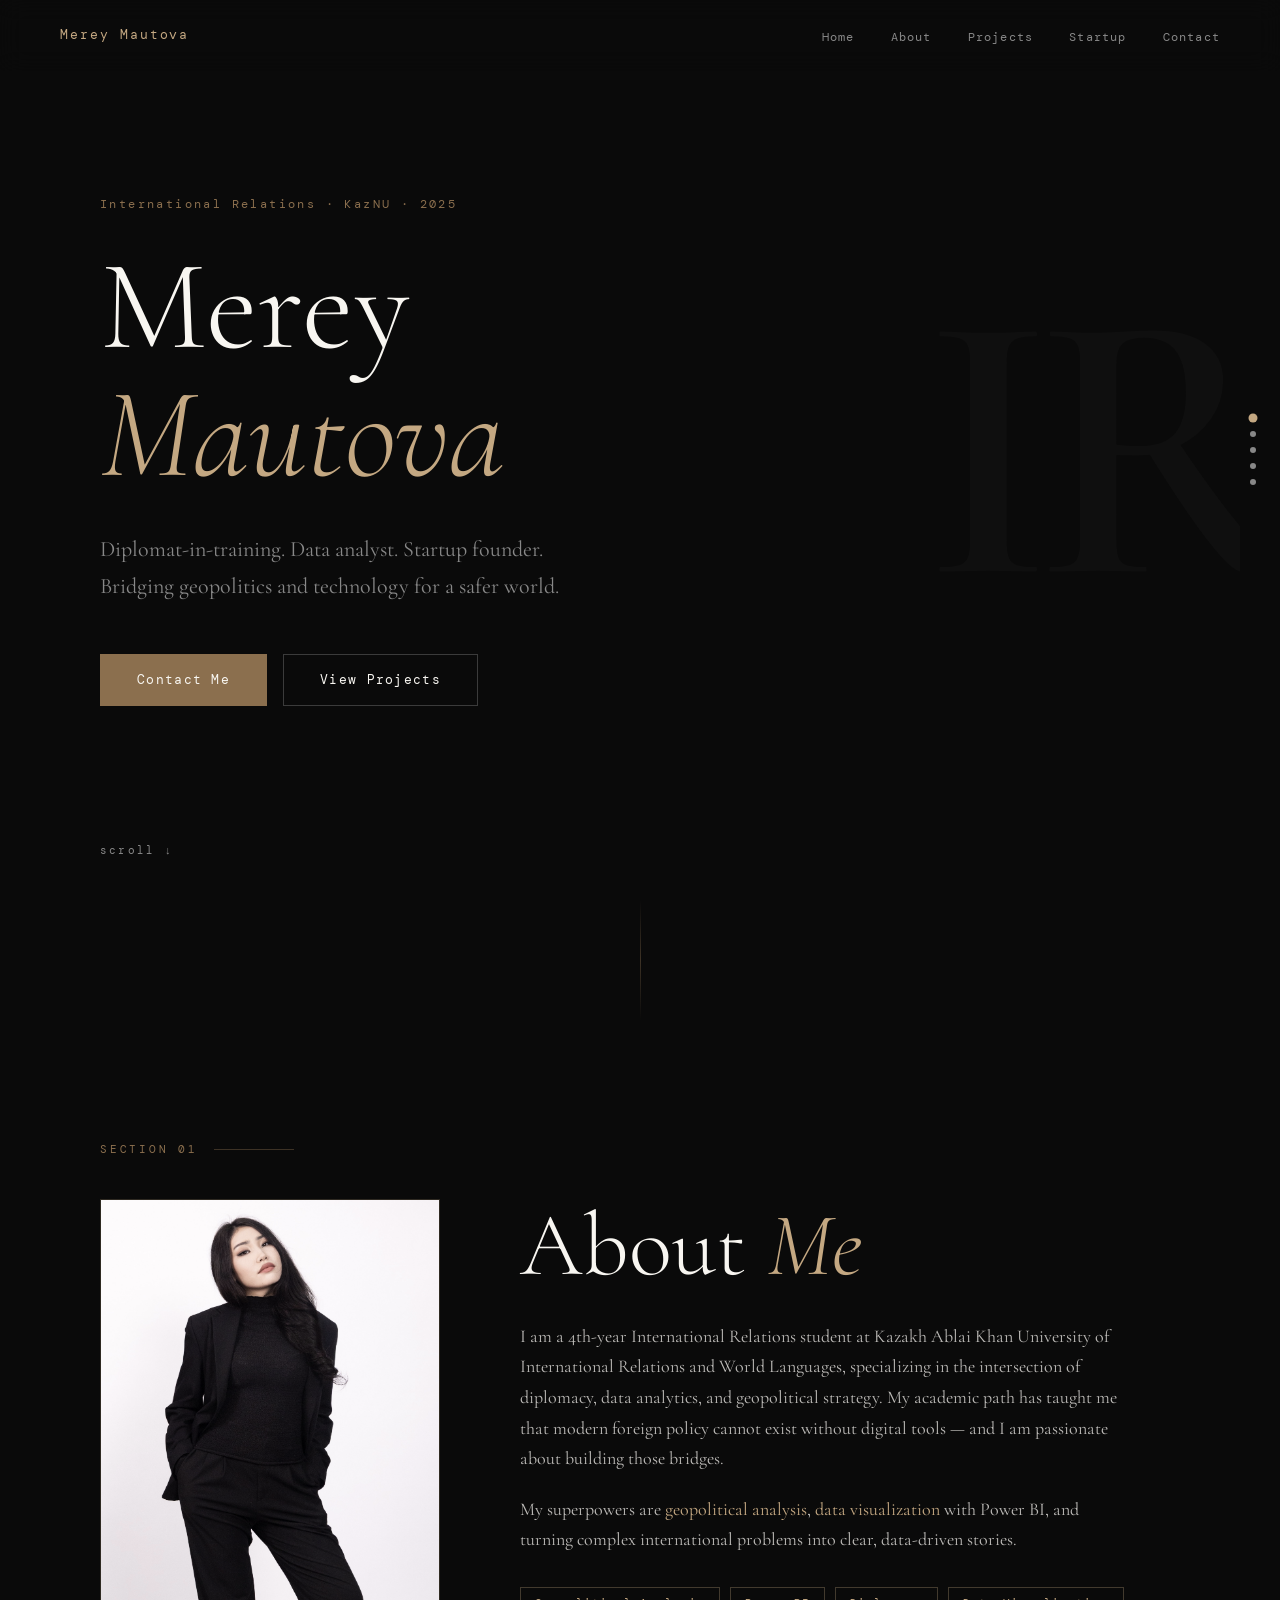
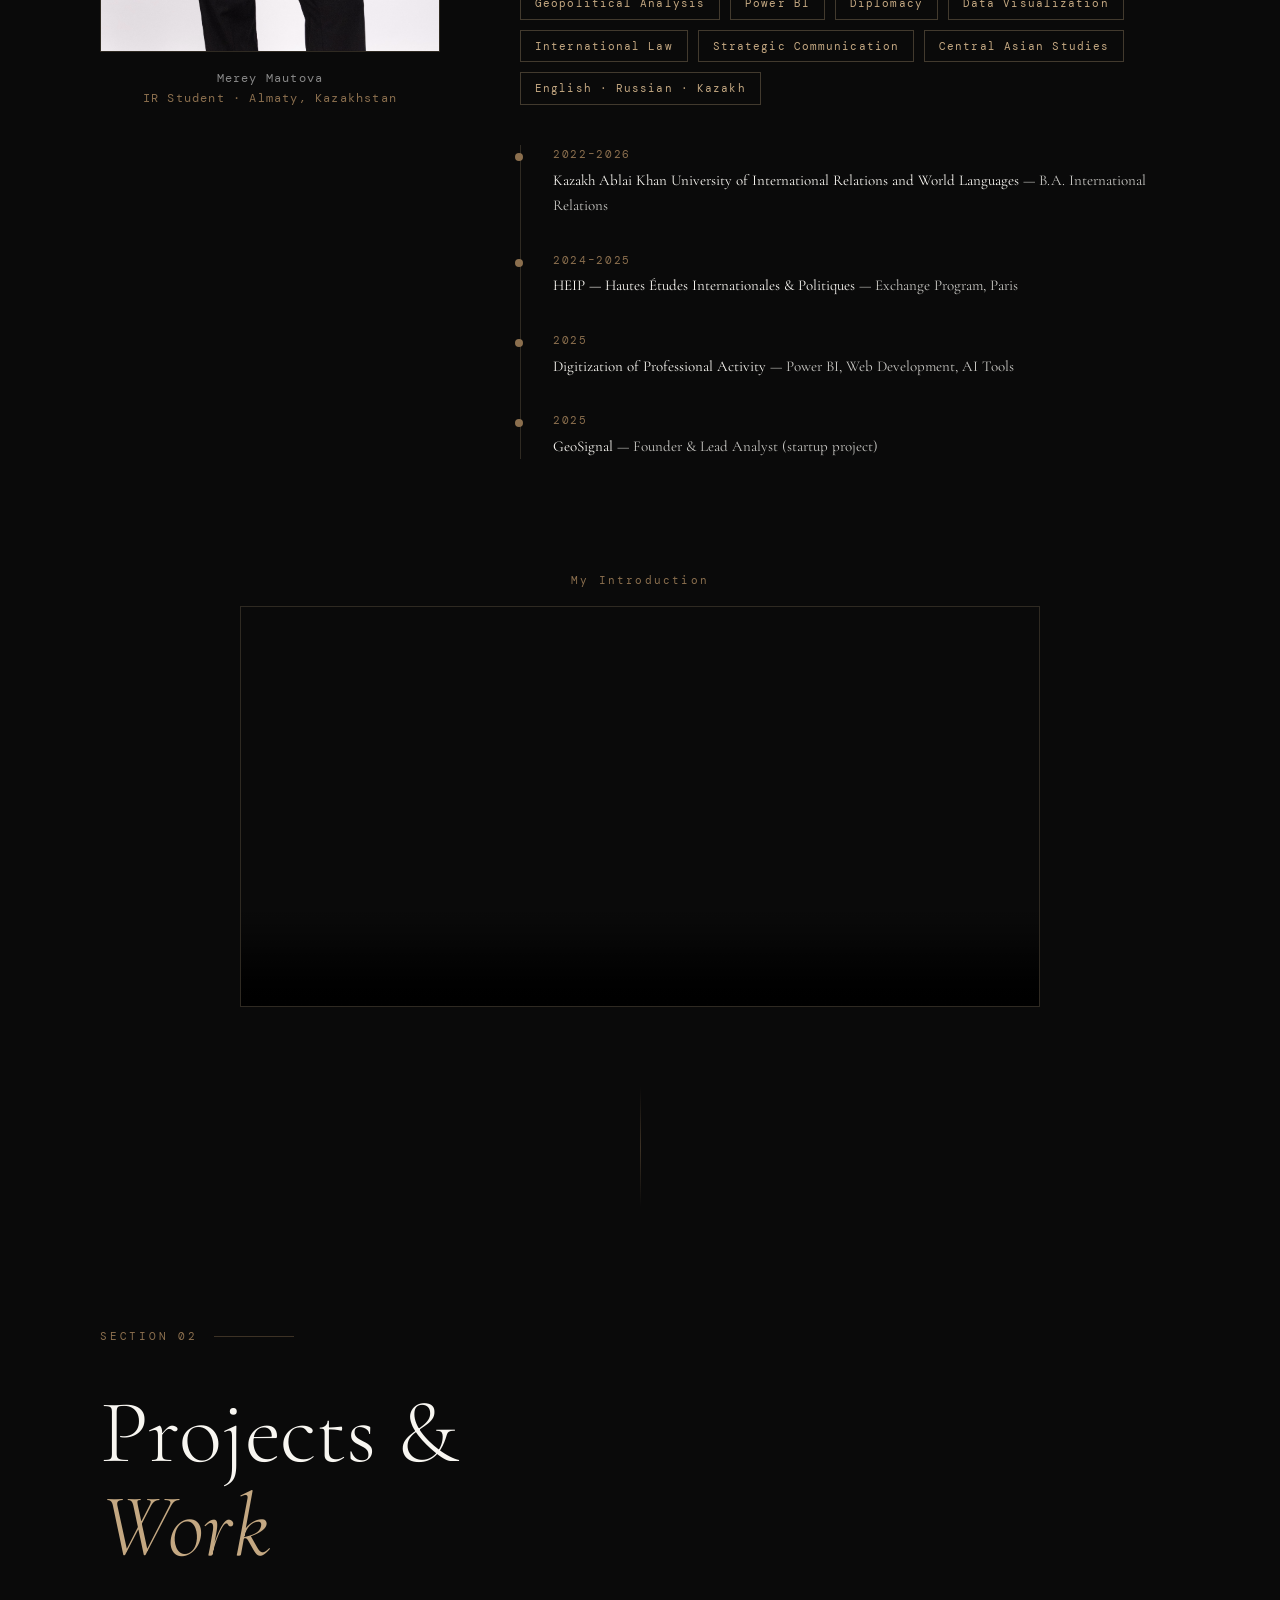
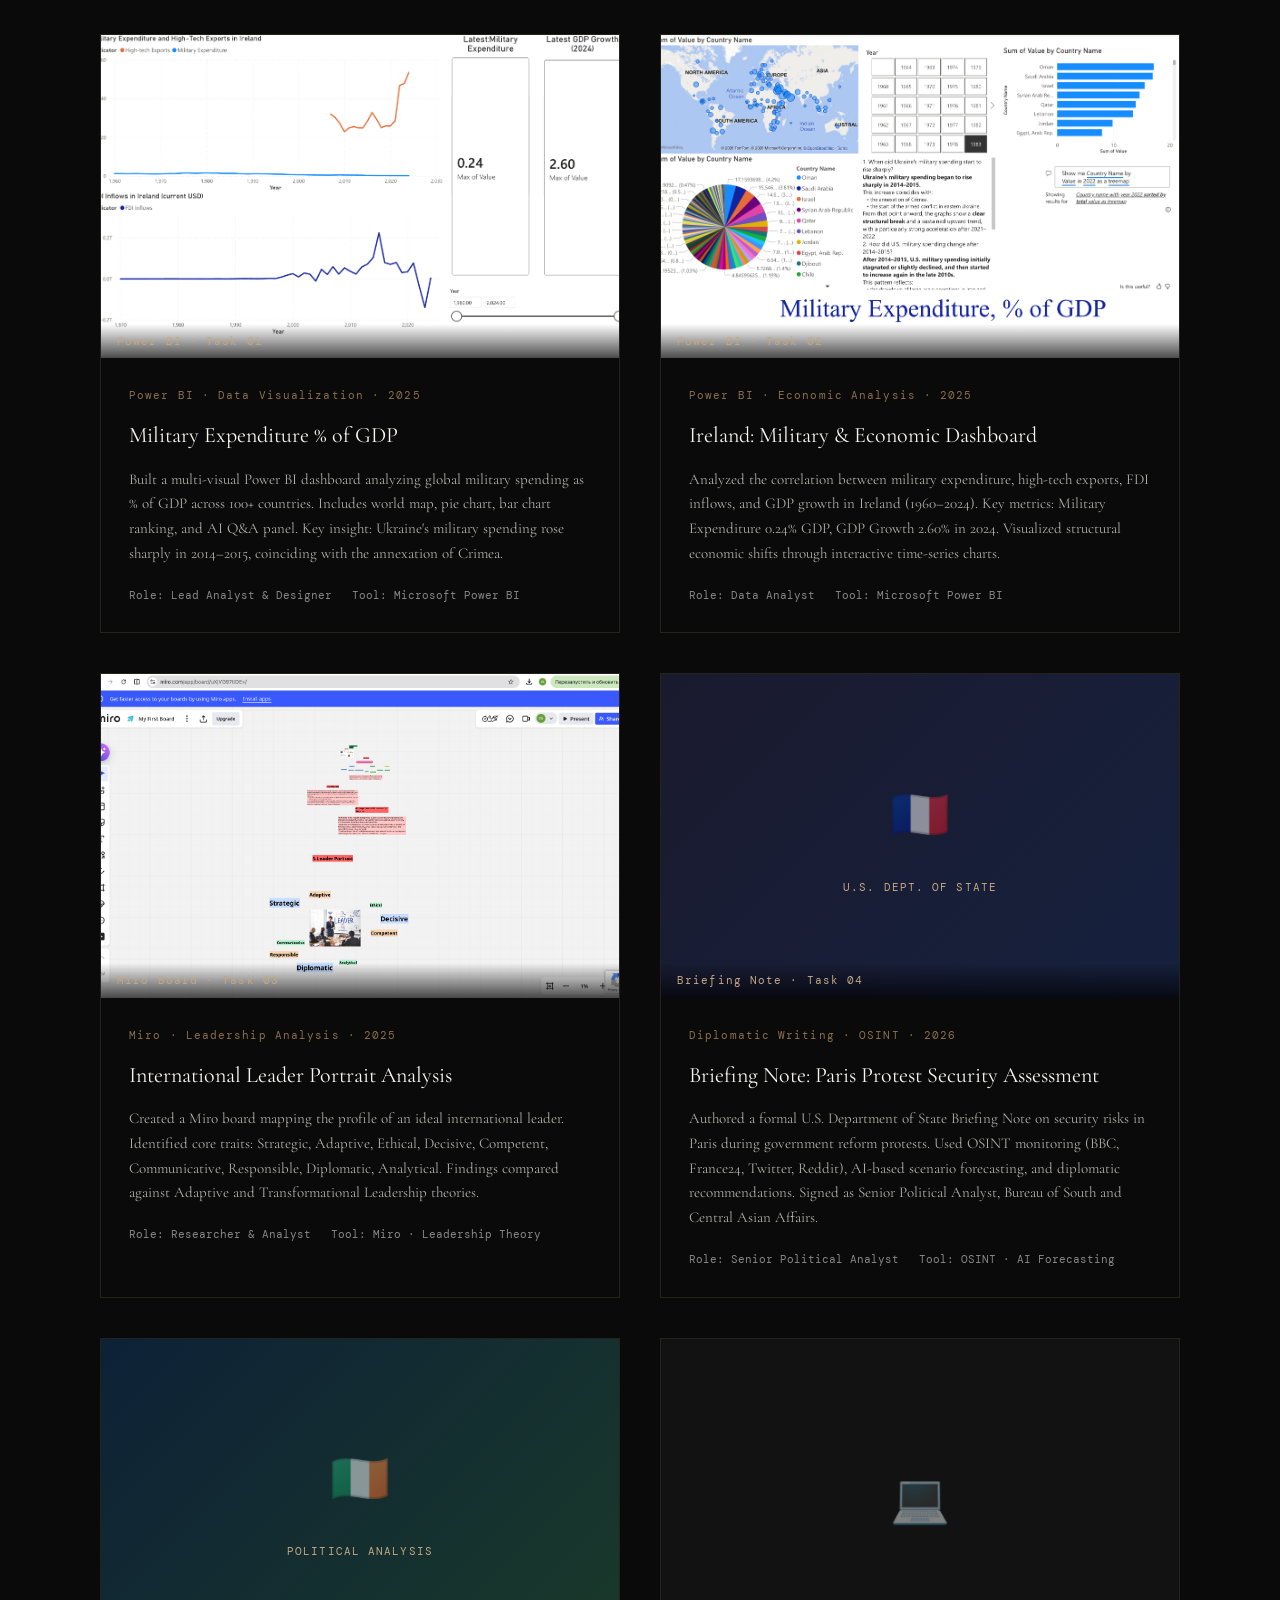
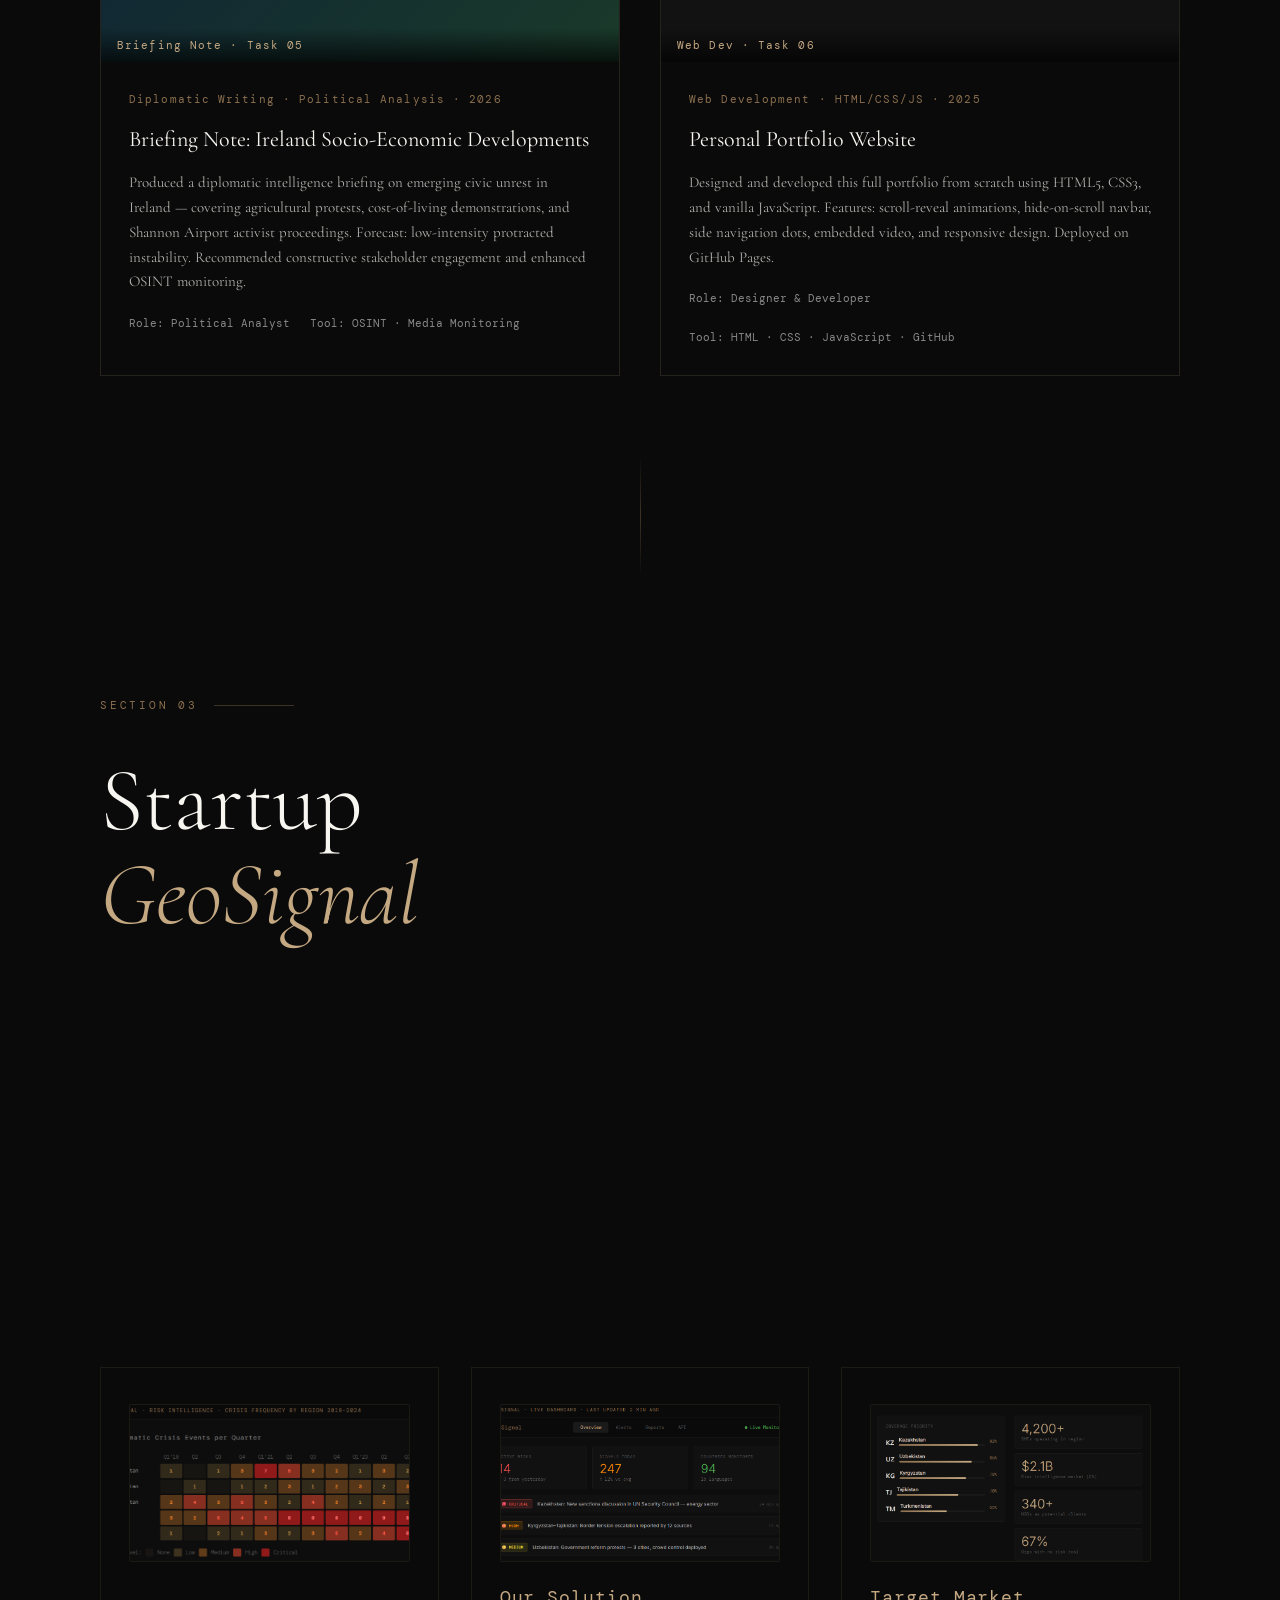
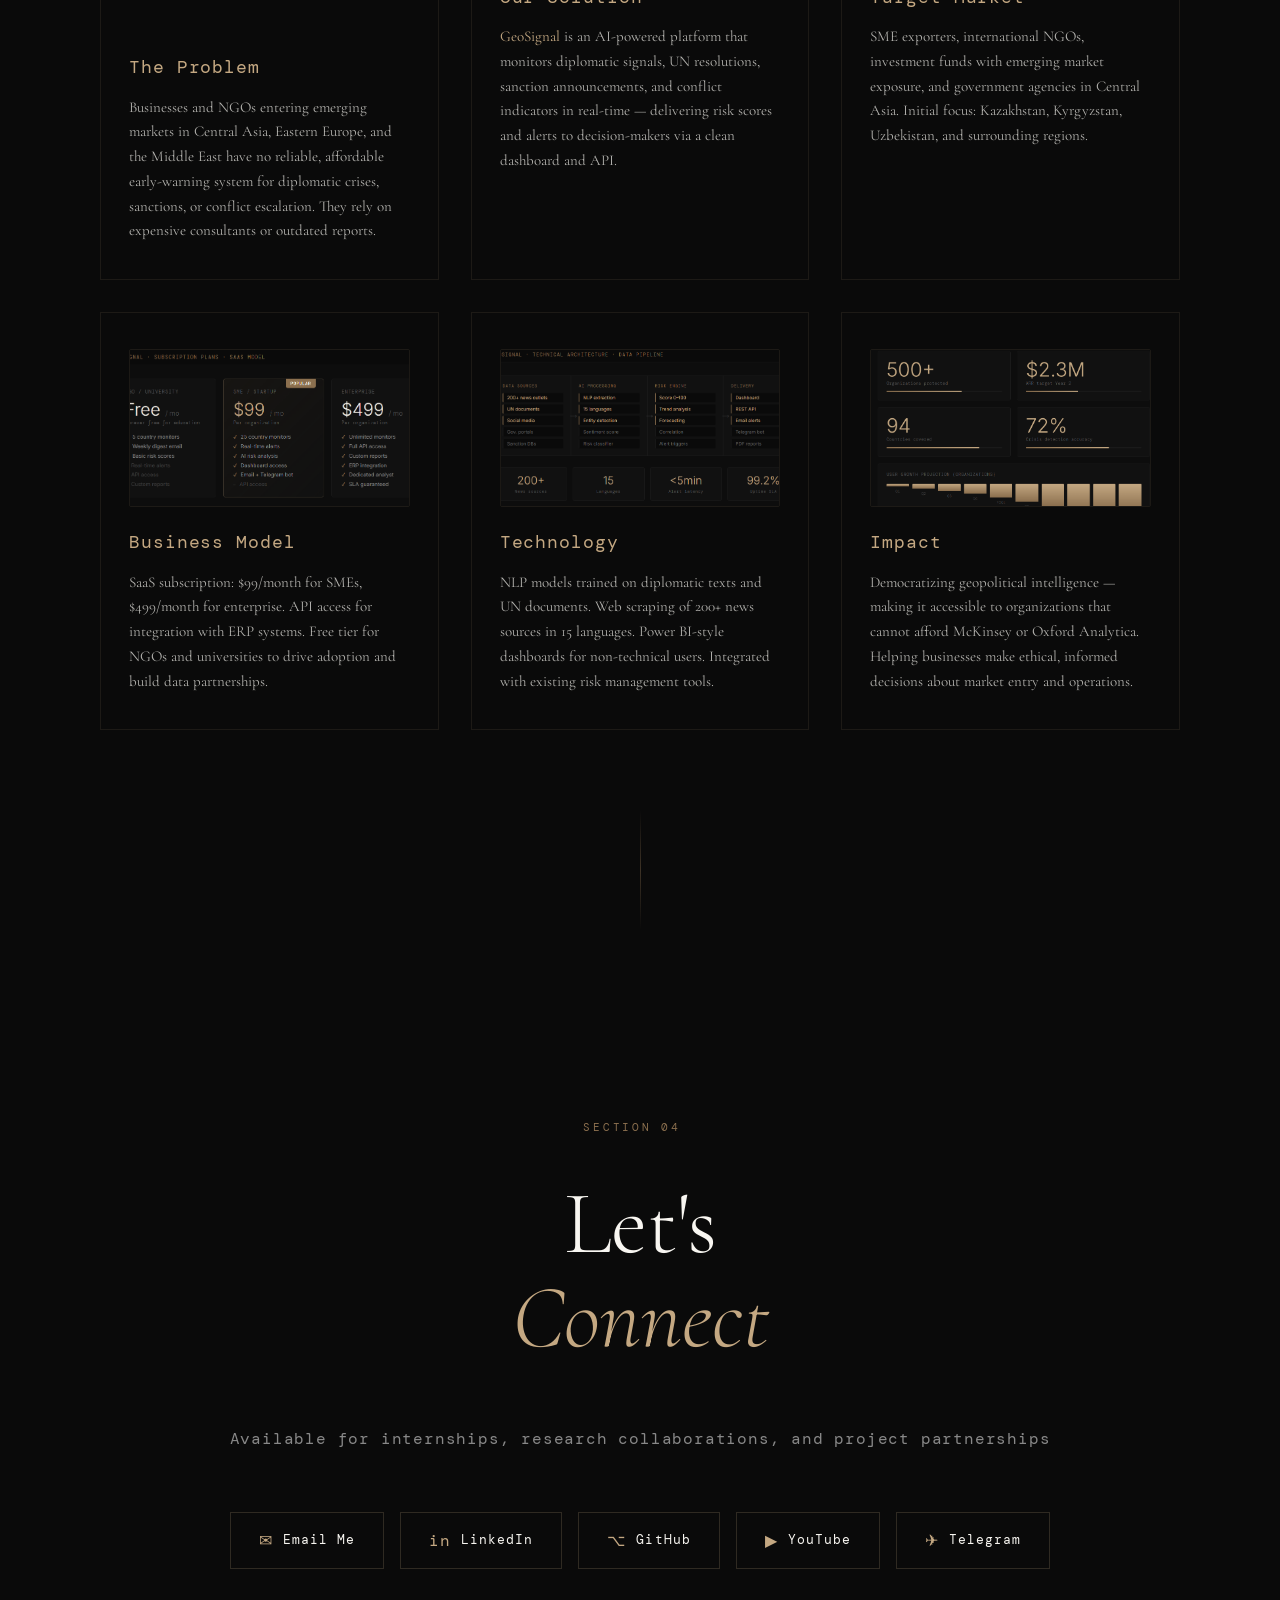
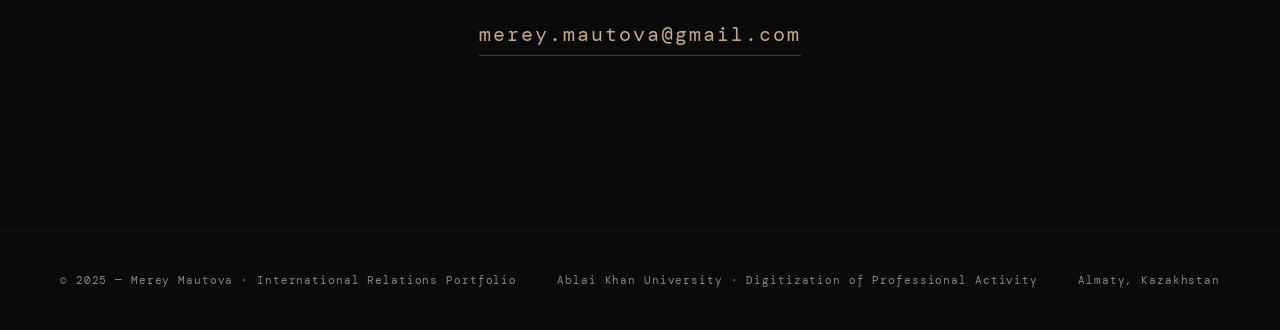
==== commit 6c63ab07: "Fix university name and add HEIP exchange program to education timeline Co-Authored-By: Claude Sonne" ====
--- a/index.html
+++ b/index.html
@@ -61,7 +61,7 @@
 
     <div class="about-text reveal">
       <h2>About <em>Me</em></h2>
-      <p>I am a 4th-year International Relations student at Al-Farabi Kazakh National University, specializing in the intersection of diplomacy, data analytics, and geopolitical strategy. My academic path has taught me that modern foreign policy cannot exist without digital tools — and I am passionate about building those bridges.</p>
+      <p>I am a 4th-year International Relations student at Kazakh Ablai Khan University of International Relations and World Languages, specializing in the intersection of diplomacy, data analytics, and geopolitical strategy. My academic path has taught me that modern foreign policy cannot exist without digital tools — and I am passionate about building those bridges.</p>
       <p>My superpowers are <strong>geopolitical analysis</strong>, <strong>data visualization</strong> with Power BI, and turning complex international problems into clear, data-driven stories.</p>
 
       <div class="skills-wrap">
@@ -78,7 +78,11 @@
       <div class="timeline">
         <div class="tl-item">
           <div class="tl-year">2022–2026</div>
-          <div class="tl-desc"><strong>Al-Farabi Kazakh National University</strong> — B.A. International Relations</div>
+          <div class="tl-desc"><strong>Kazakh Ablai Khan University of International Relations and World Languages</strong> — B.A. International Relations</div>
+        </div>
+        <div class="tl-item">
+          <div class="tl-year">2024–2025</div>
+          <div class="tl-desc"><strong>HEIP — Hautes Études Internationales & Politiques</strong> — Exchange Program, Paris</div>
         </div>
         <div class="tl-item">
           <div class="tl-year">2025</div>
@@ -310,7 +314,7 @@
 <!-- FOOTER -->
 <footer>
   <span>© 2025 — Merey Mautova · International Relations Portfolio</span>
-  <span>Al-Farabi KazNU · Digitization of Professional Activity</span>
+  <span>Ablai Khan University · Digitization of Professional Activity</span>
   <span>Almaty, Kazakhstan</span>
 </footer>
 
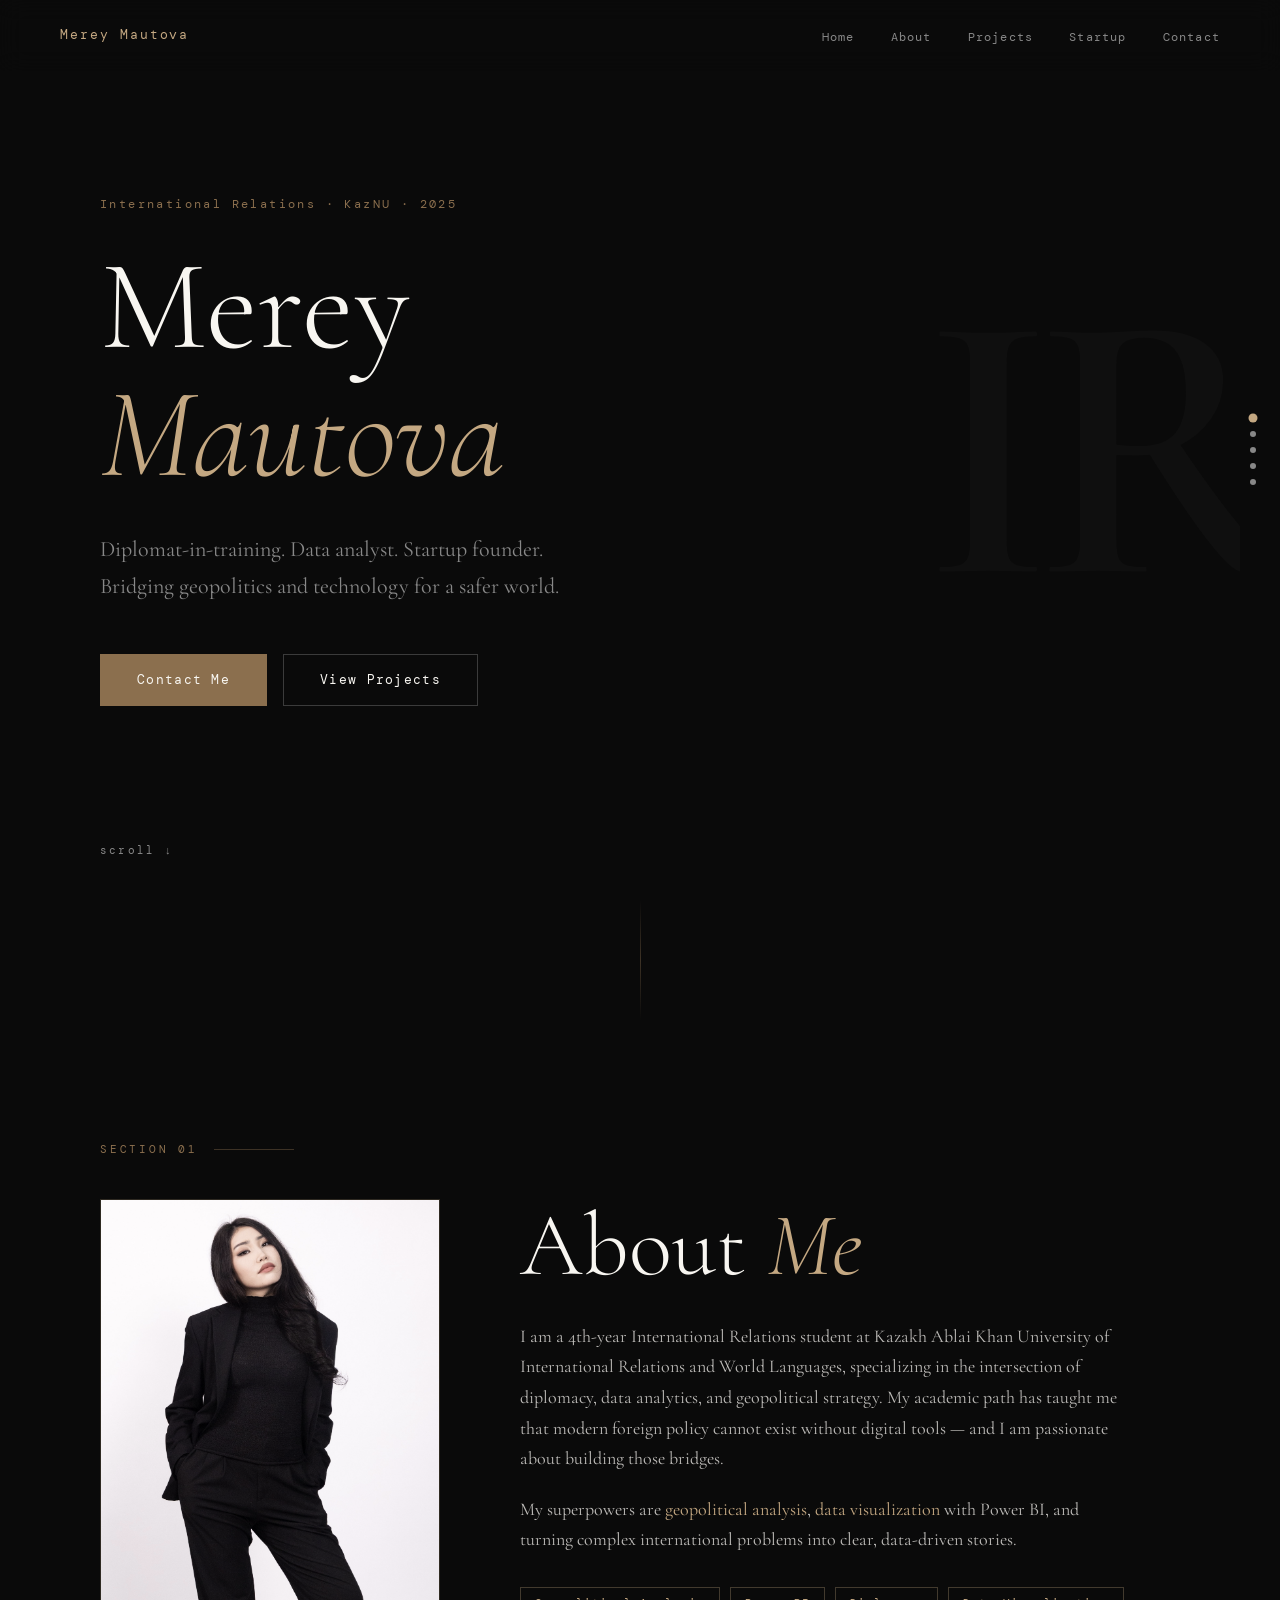
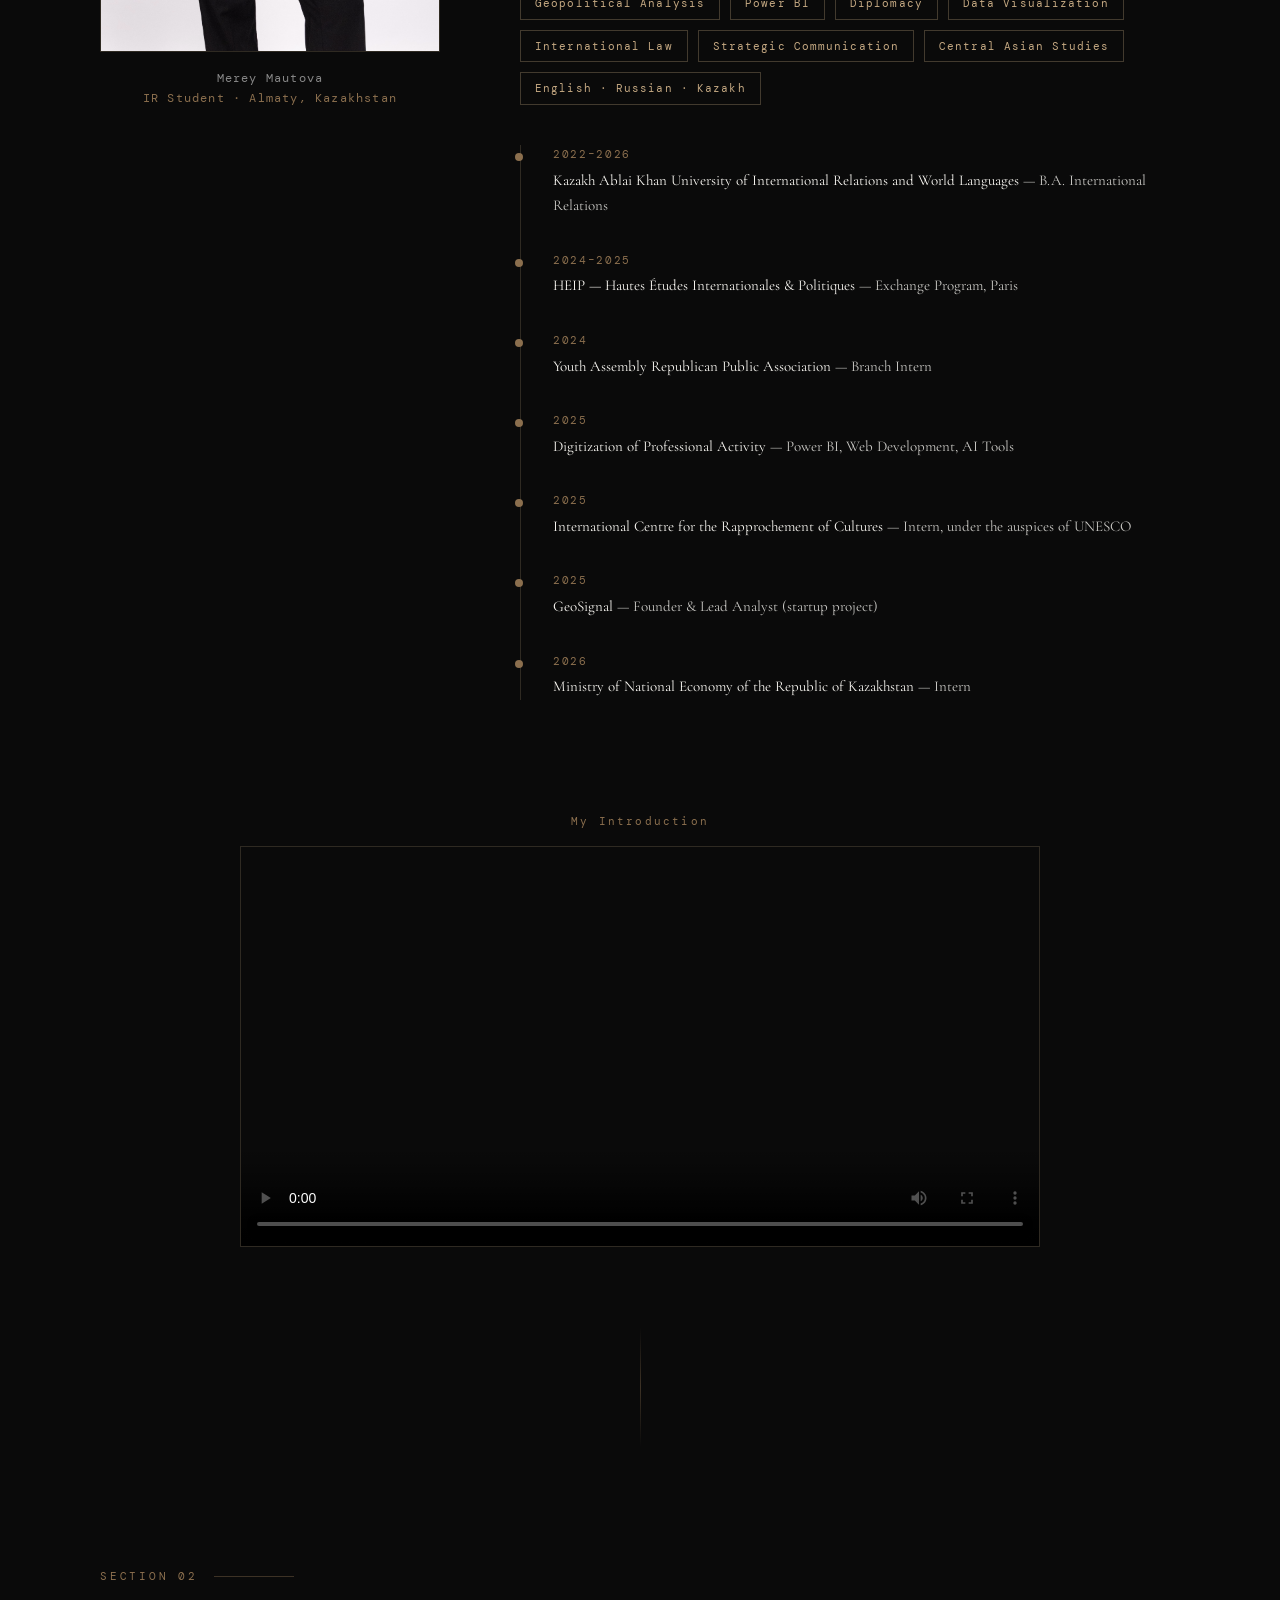
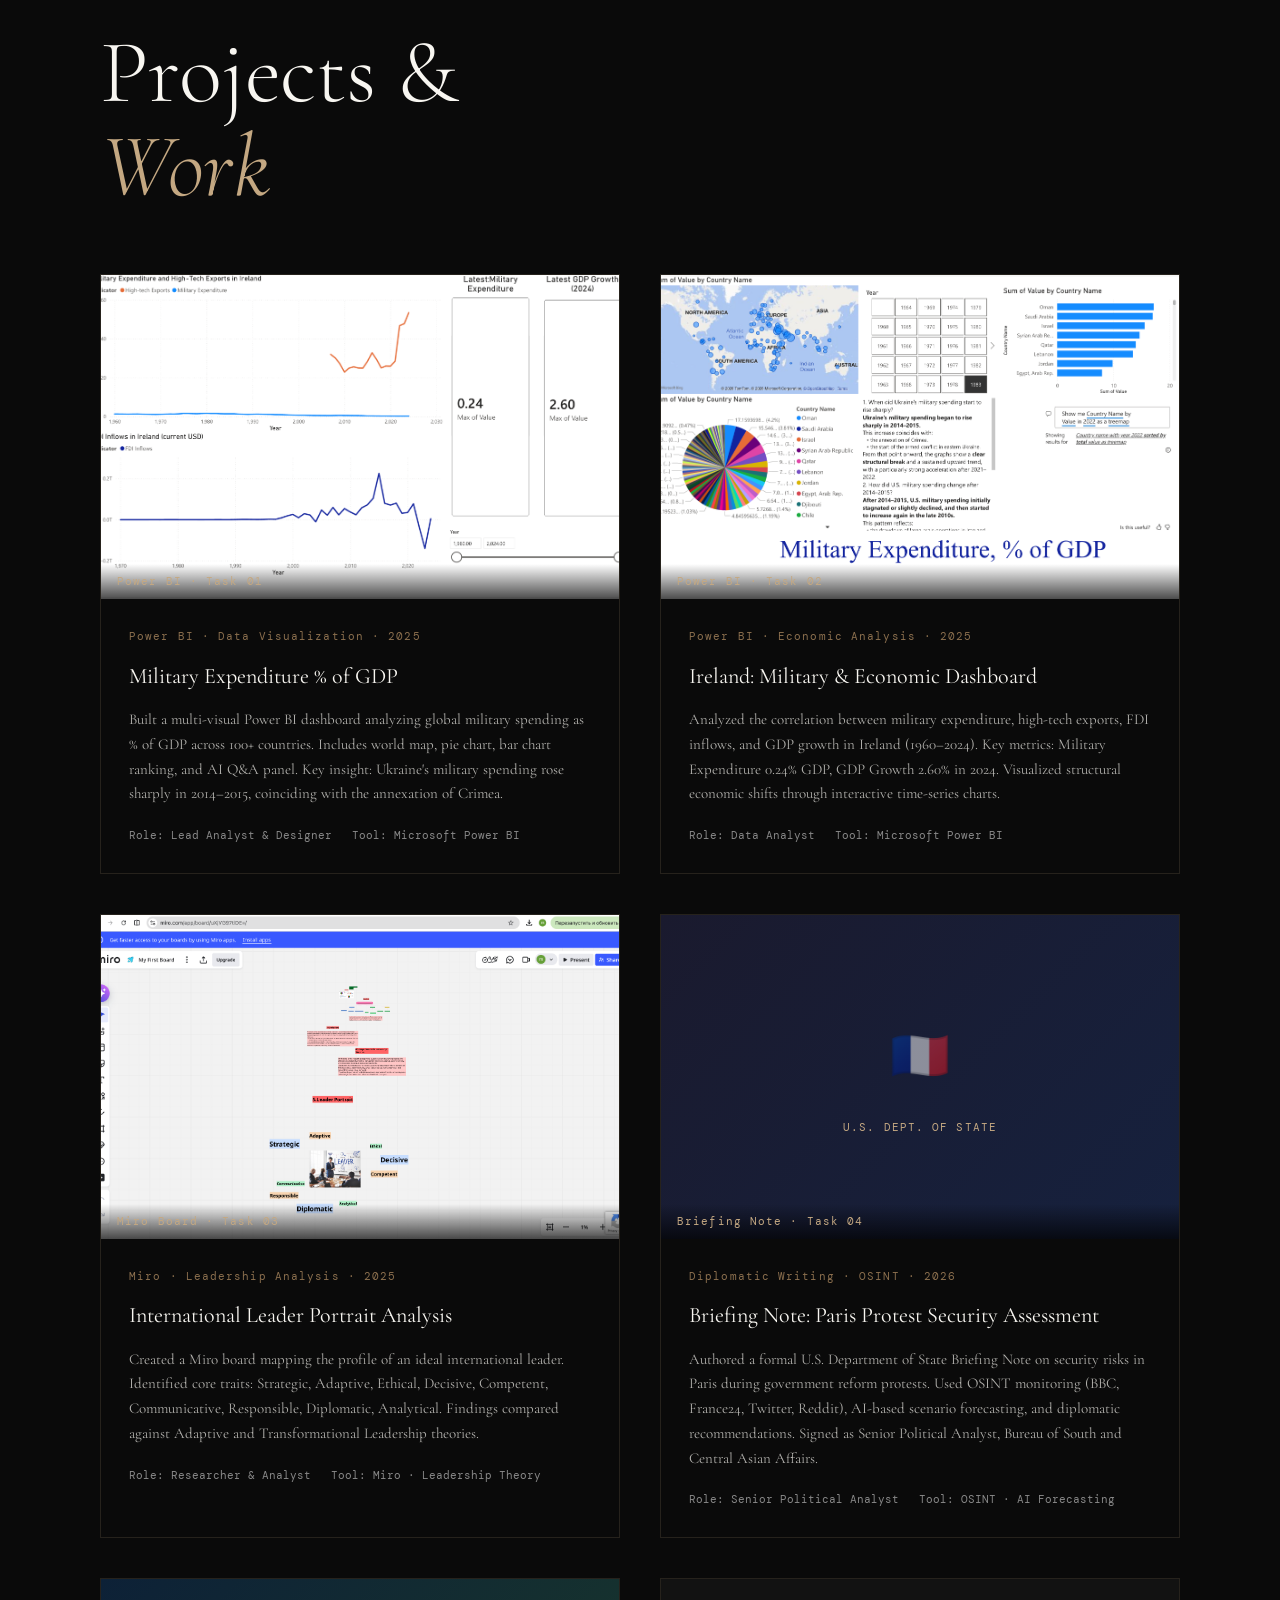
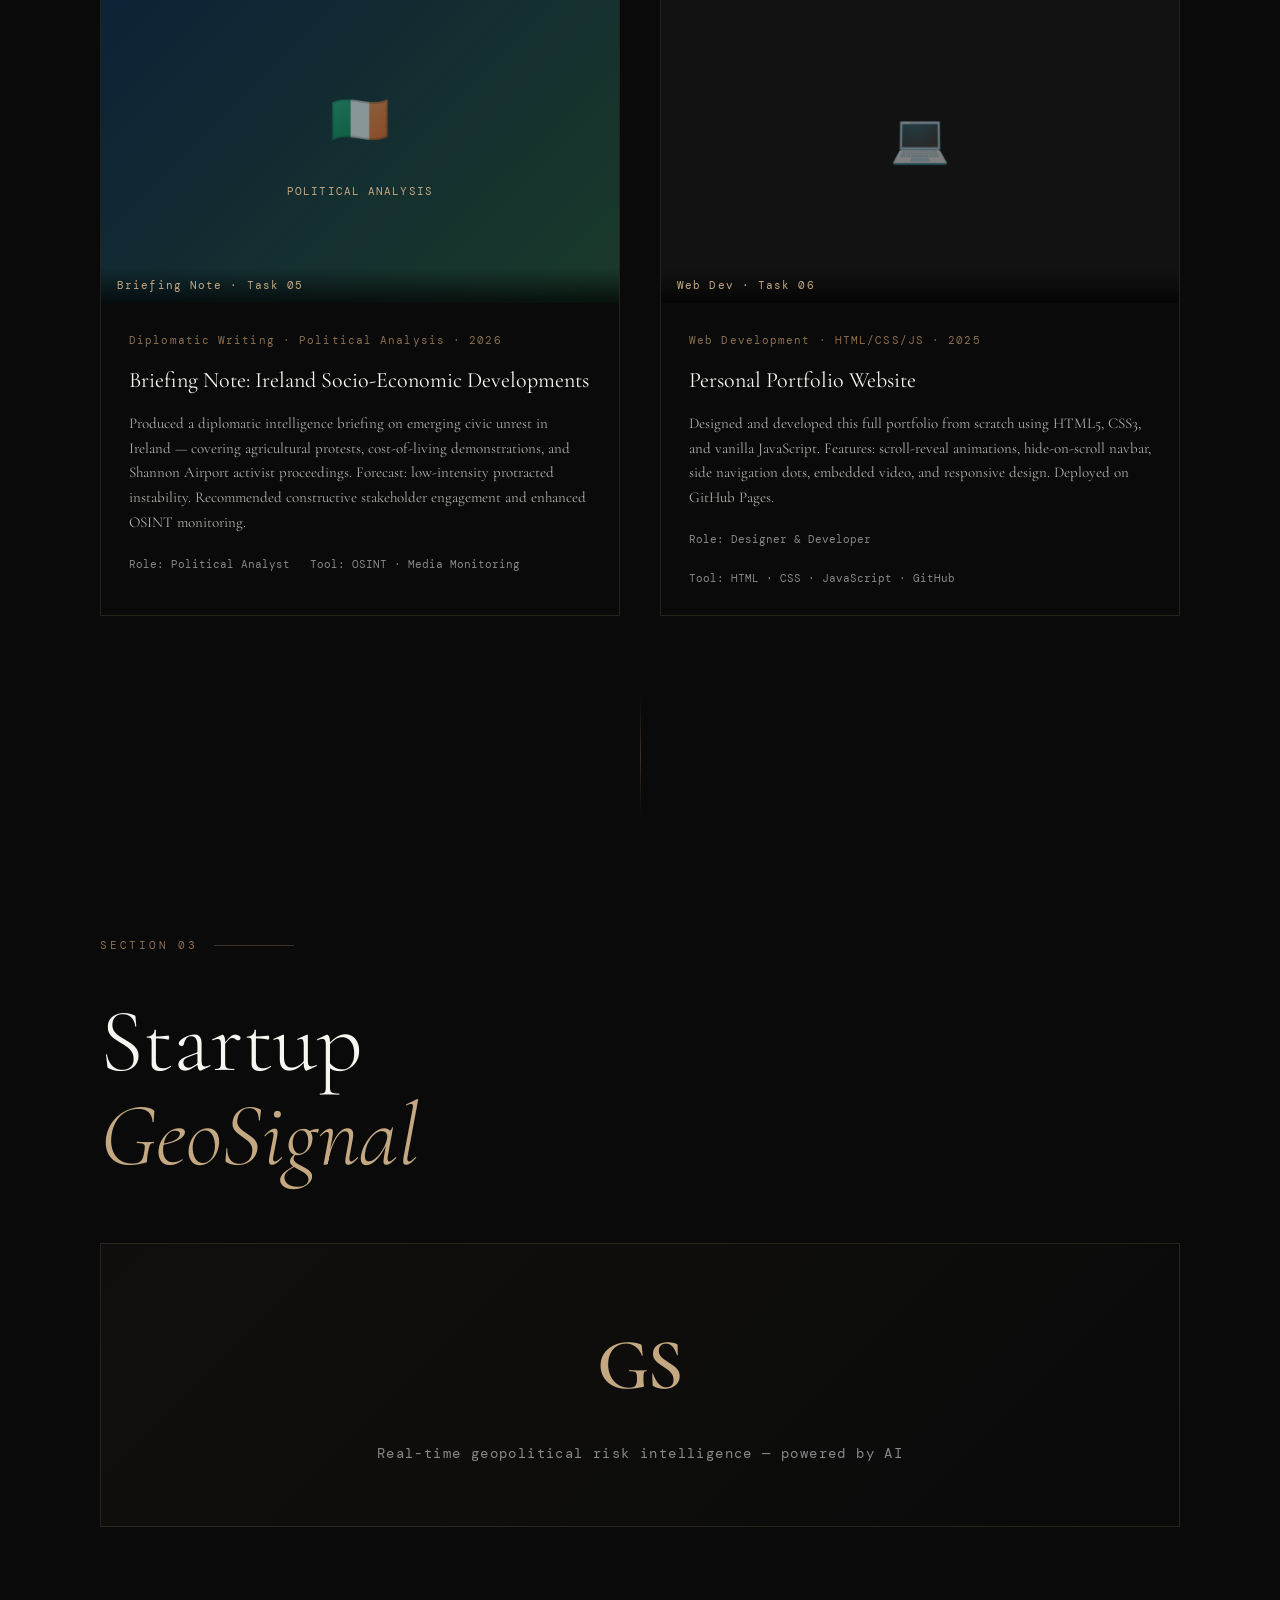
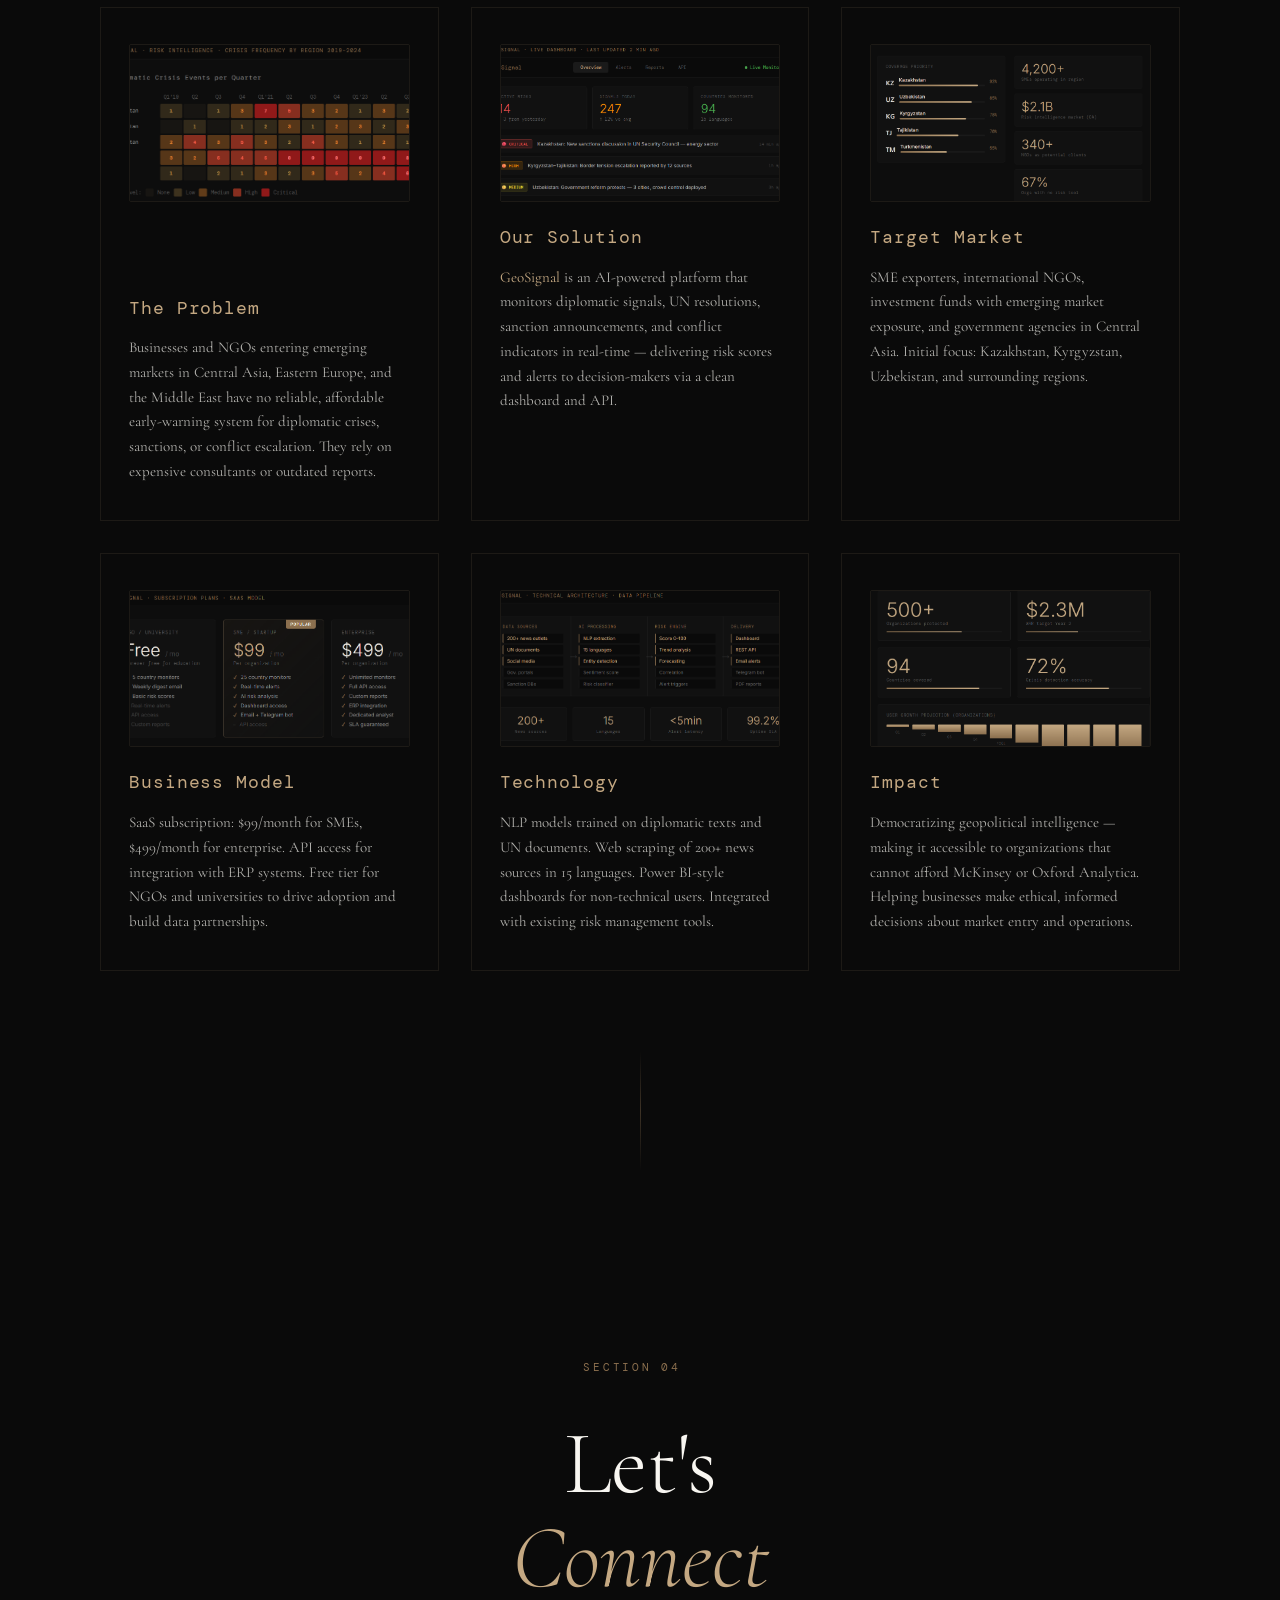
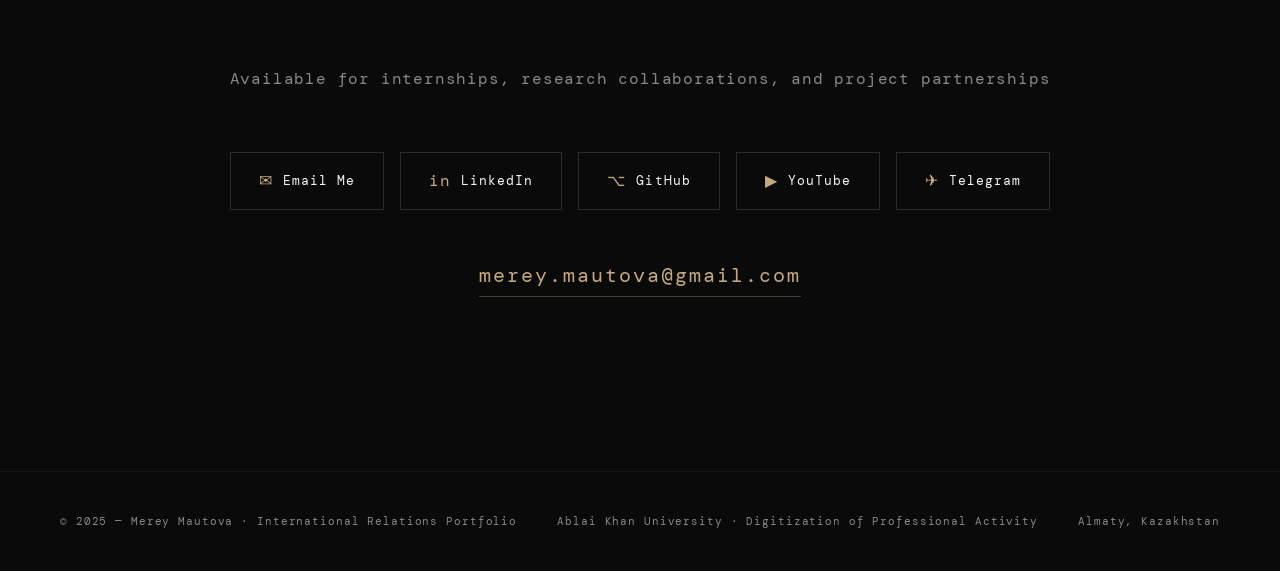
==== commit 67af80e9: "Add internship experience to timeline Co-Authored-By: Claude Sonnet 4.6 <noreply@anthropic.com>" ====
--- a/index.html
+++ b/index.html
@@ -85,12 +85,24 @@
           <div class="tl-desc"><strong>HEIP — Hautes Études Internationales & Politiques</strong> — Exchange Program, Paris</div>
         </div>
         <div class="tl-item">
+          <div class="tl-year">2024</div>
+          <div class="tl-desc"><strong>Youth Assembly Republican Public Association</strong> — Branch Intern</div>
+        </div>
+        <div class="tl-item">
           <div class="tl-year">2025</div>
           <div class="tl-desc"><strong>Digitization of Professional Activity</strong> — Power BI, Web Development, AI Tools</div>
         </div>
         <div class="tl-item">
           <div class="tl-year">2025</div>
+          <div class="tl-desc"><strong>International Centre for the Rapprochement of Cultures</strong> — Intern, under the auspices of UNESCO</div>
+        </div>
+        <div class="tl-item">
+          <div class="tl-year">2025</div>
           <div class="tl-desc"><strong>GeoSignal</strong> — Founder & Lead Analyst (startup project)</div>
+        </div>
+        <div class="tl-item">
+          <div class="tl-year">2026</div>
+          <div class="tl-desc"><strong>Ministry of National Economy of the Republic of Kazakhstan</strong> — Intern</div>
         </div>
       </div>
     </div>
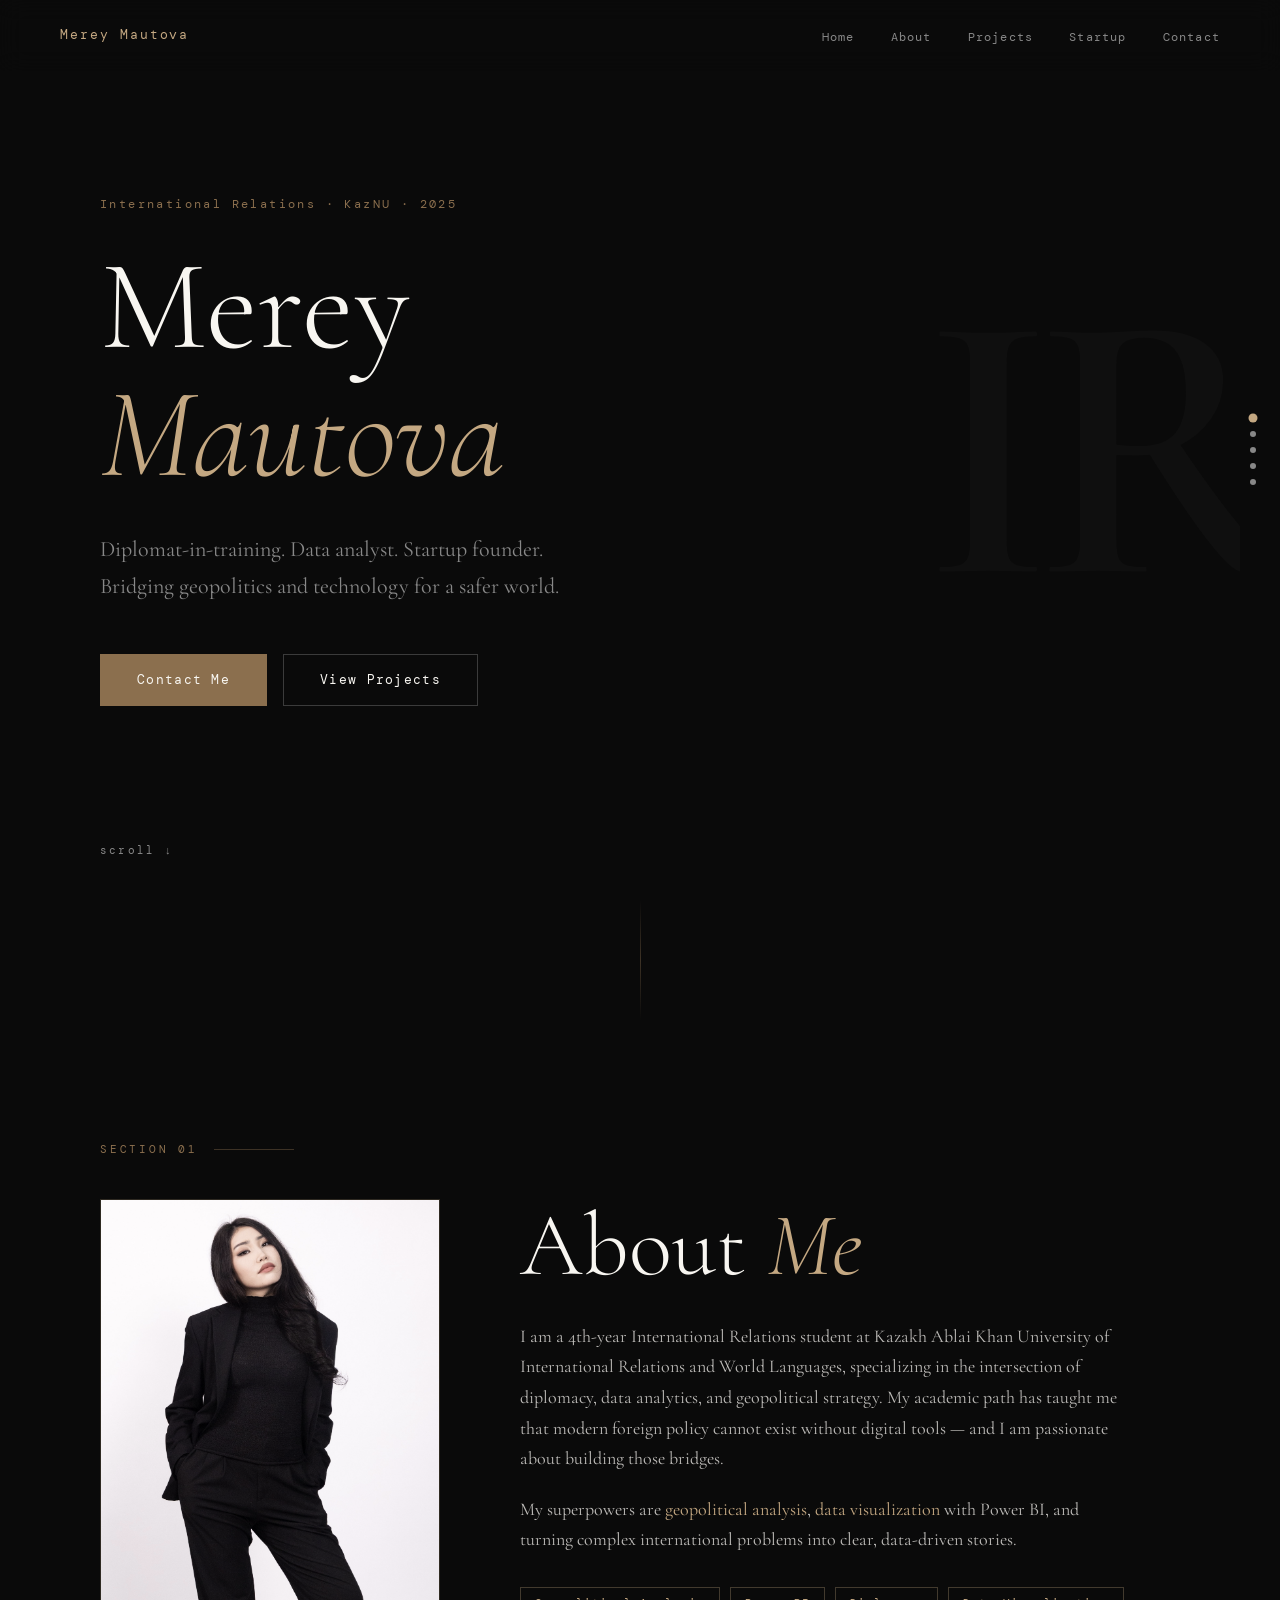
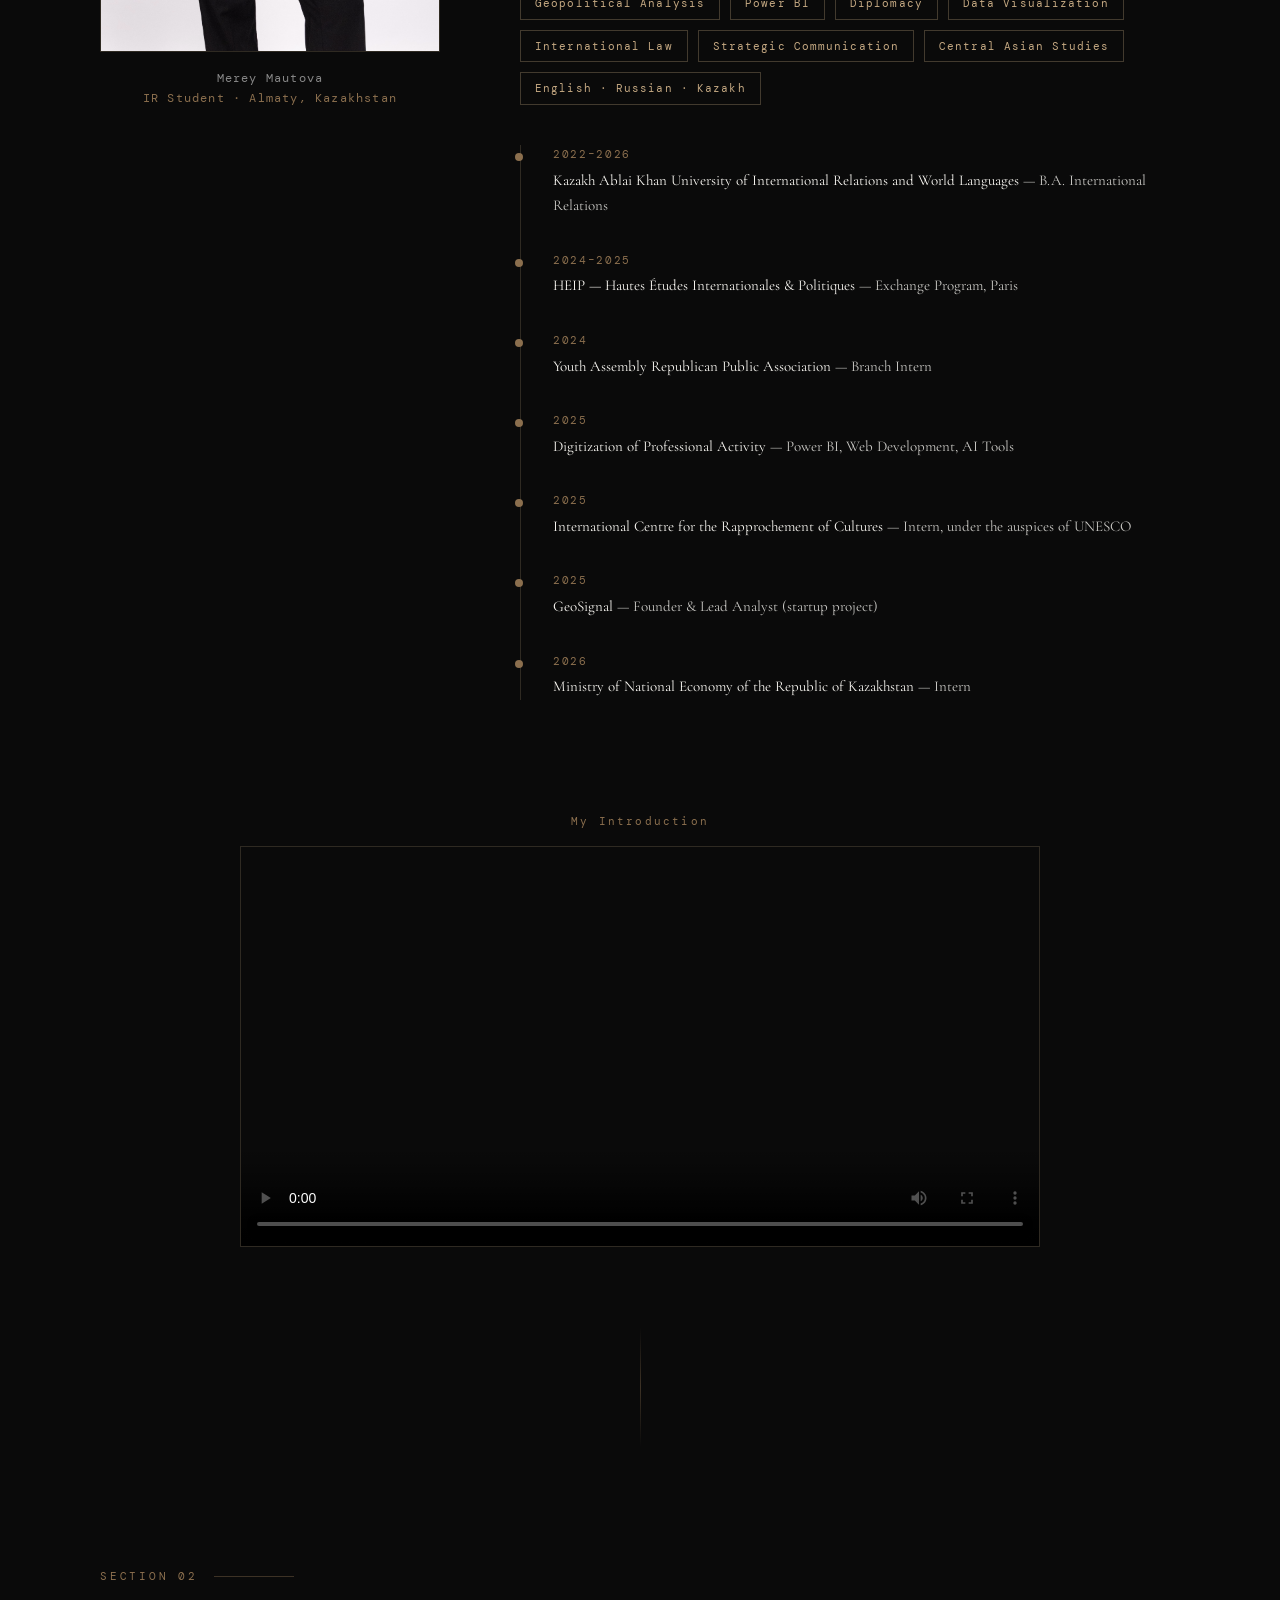
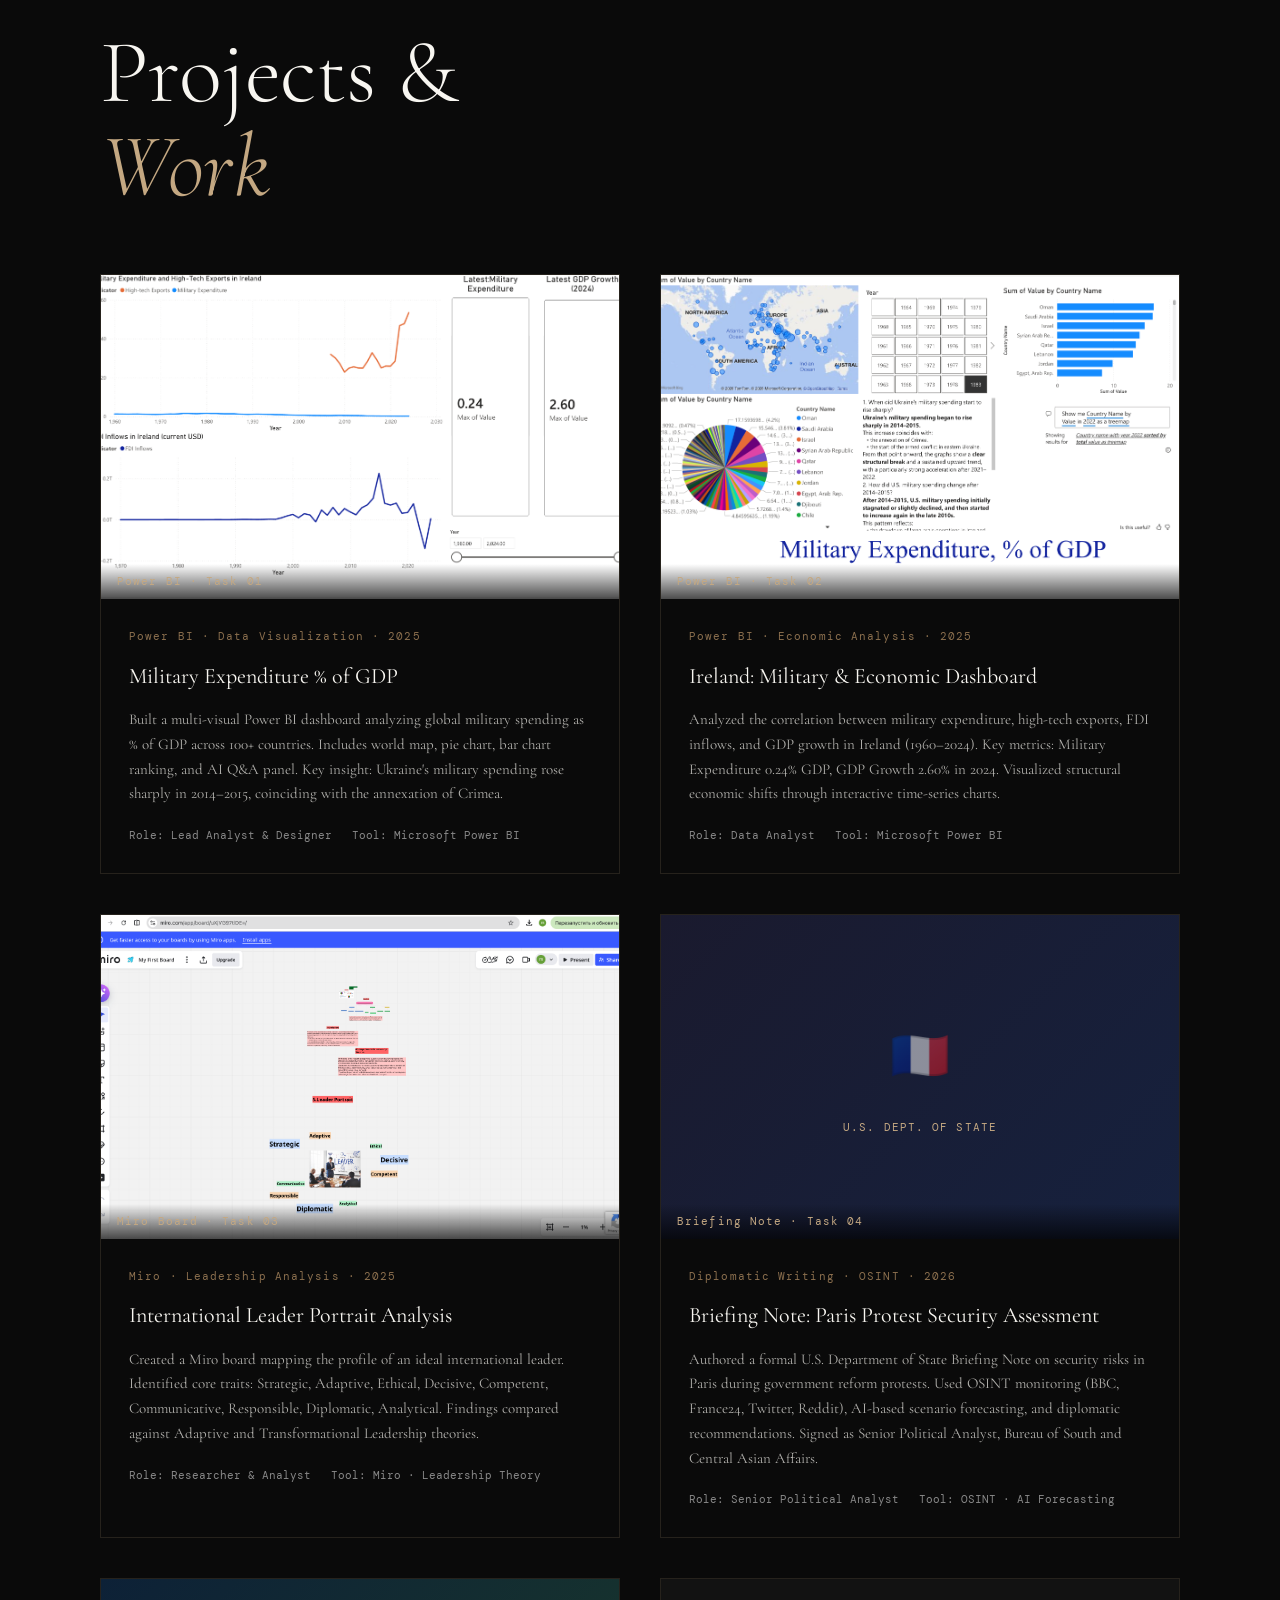
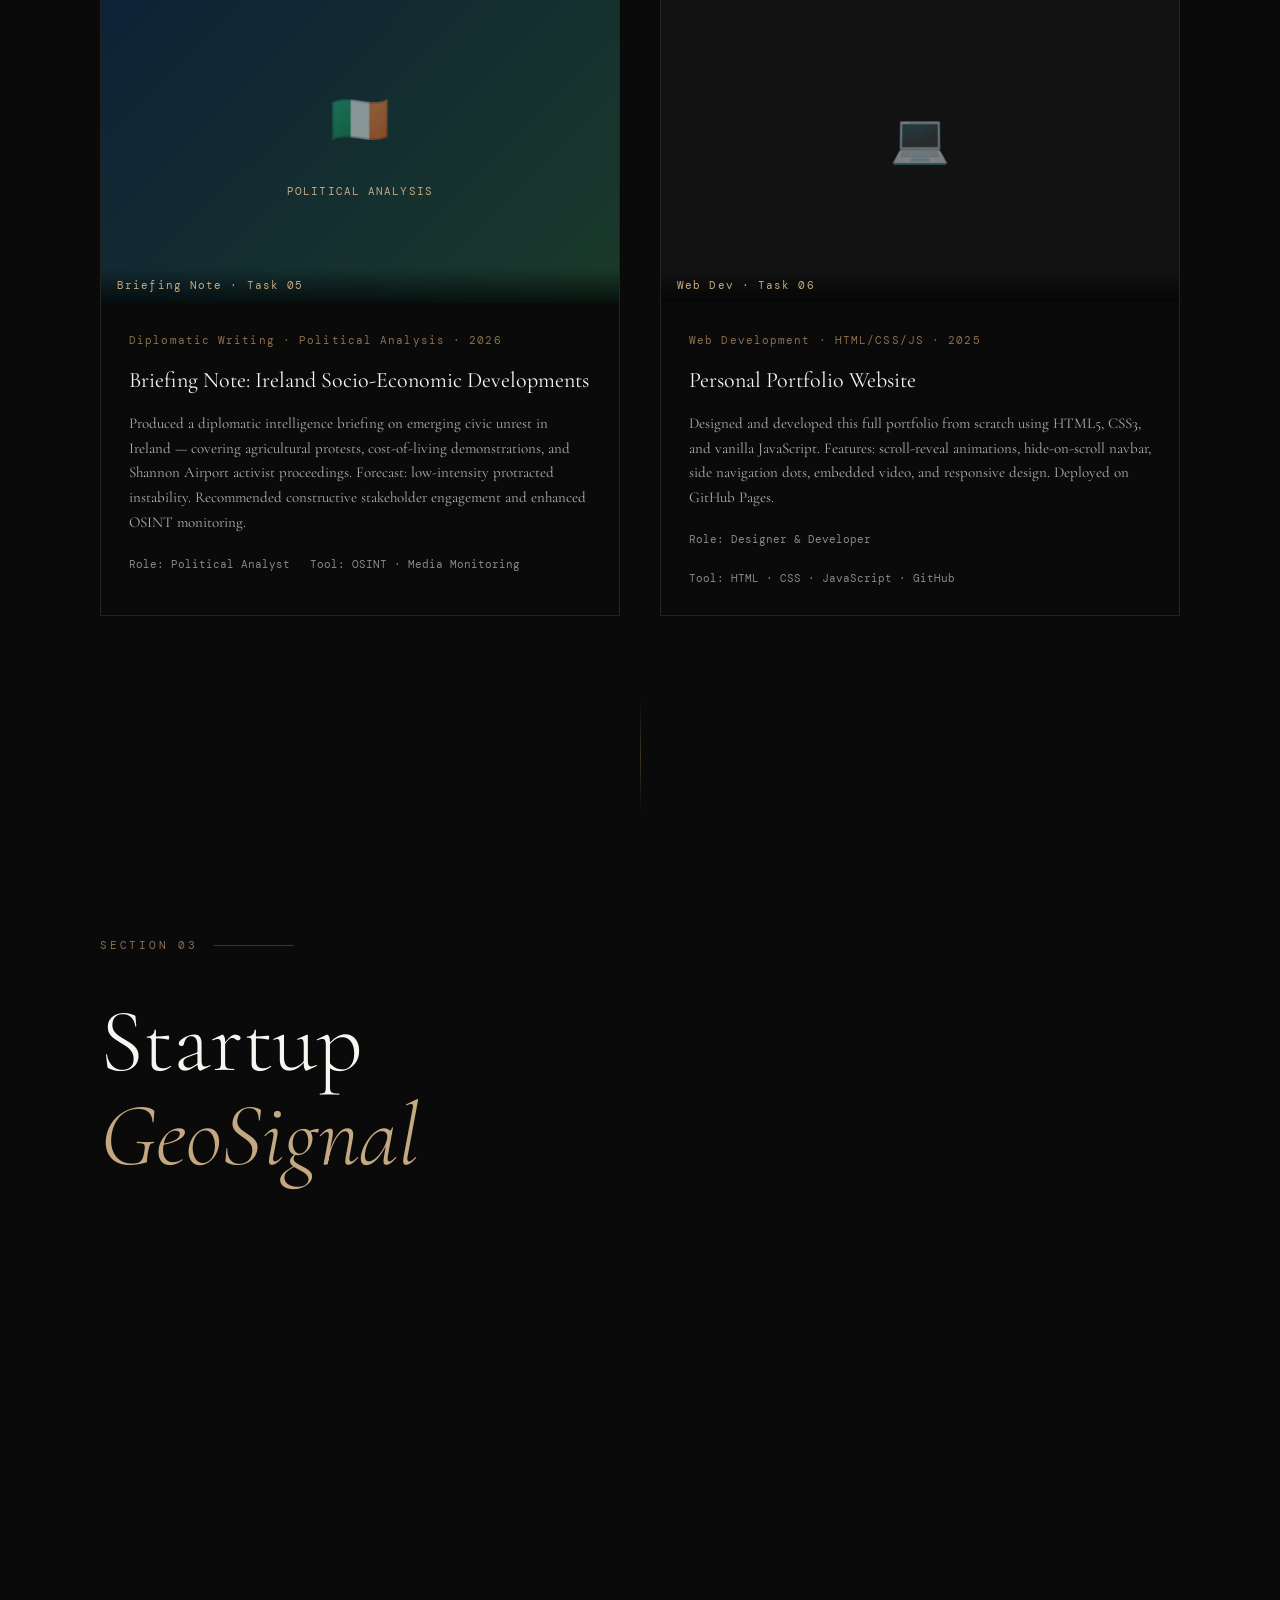
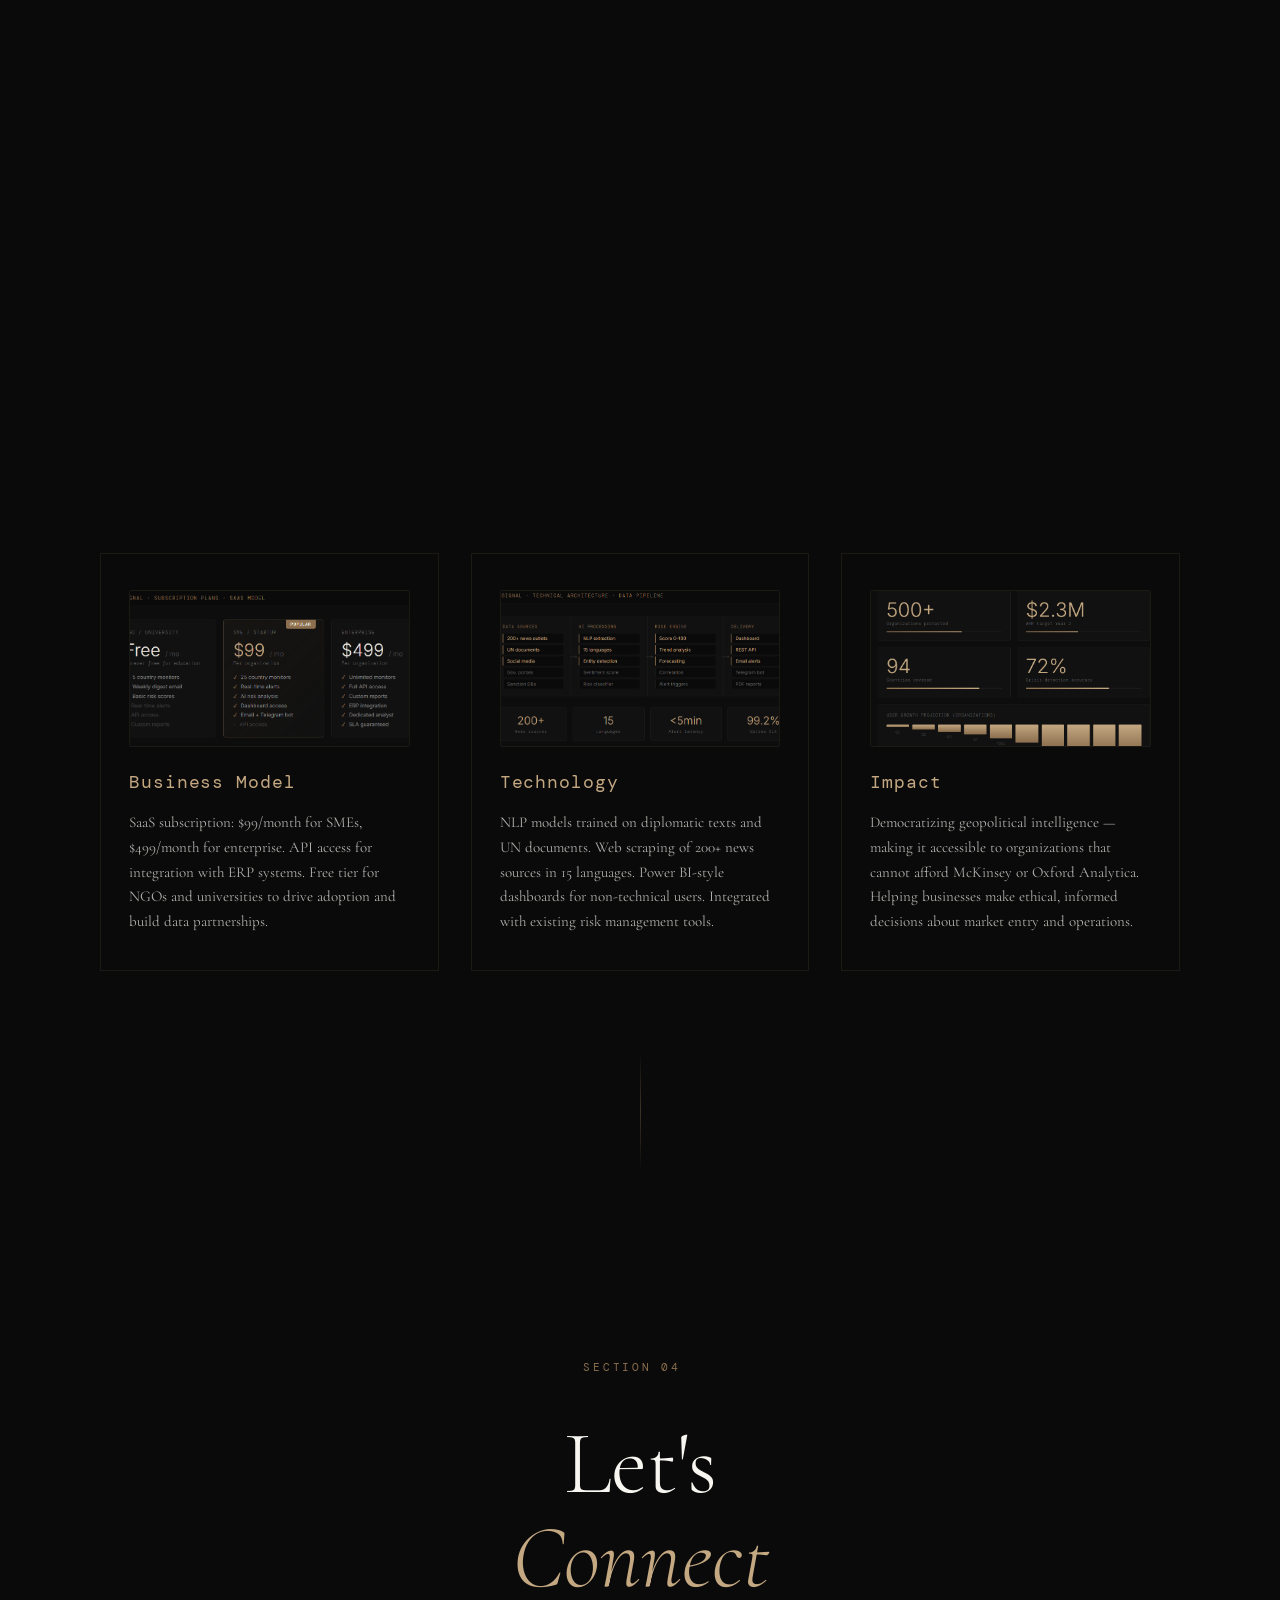
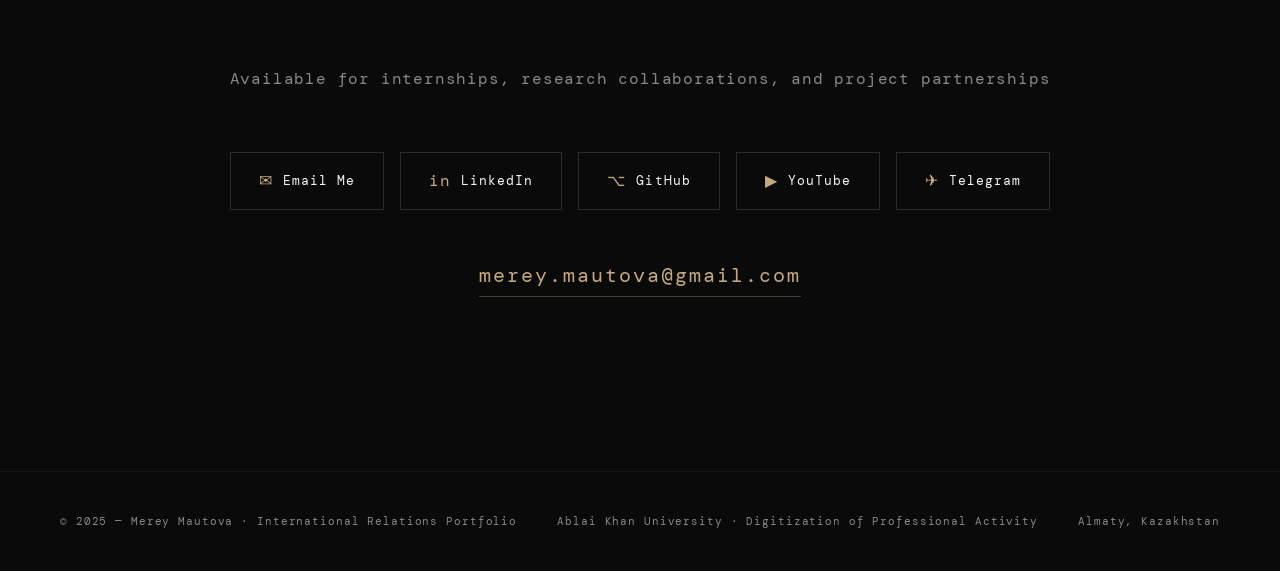
==== commit da87eb8b: "Add dedicated projects page with Ireland analysis feature Co-Authored-By: Claude Sonnet 4.6 <noreply" ====
--- a/index.html
+++ b/index.html
@@ -16,7 +16,7 @@
   <div class="nav-links">
     <a href="#hero">Home</a>
     <a href="#about">About</a>
-    <a href="#projects">Projects</a>
+    <a href="projects.html">Projects</a>
     <a href="#startup">Startup</a>
     <a href="#contact">Contact</a>
   </div>
@@ -40,7 +40,7 @@
     <p class="hero-sub">Diplomat-in-training. Data analyst. Startup founder.<br>Bridging geopolitics and technology for a safer world.</p>
     <div class="hero-btns">
       <a href="#contact" class="btn-primary">Contact Me</a>
-      <a href="#projects" class="btn-outline">View Projects</a>
+      <a href="projects.html" class="btn-outline">View Projects</a>
     </div>
   </div>
   <div class="scroll-hint">scroll ↓</div>
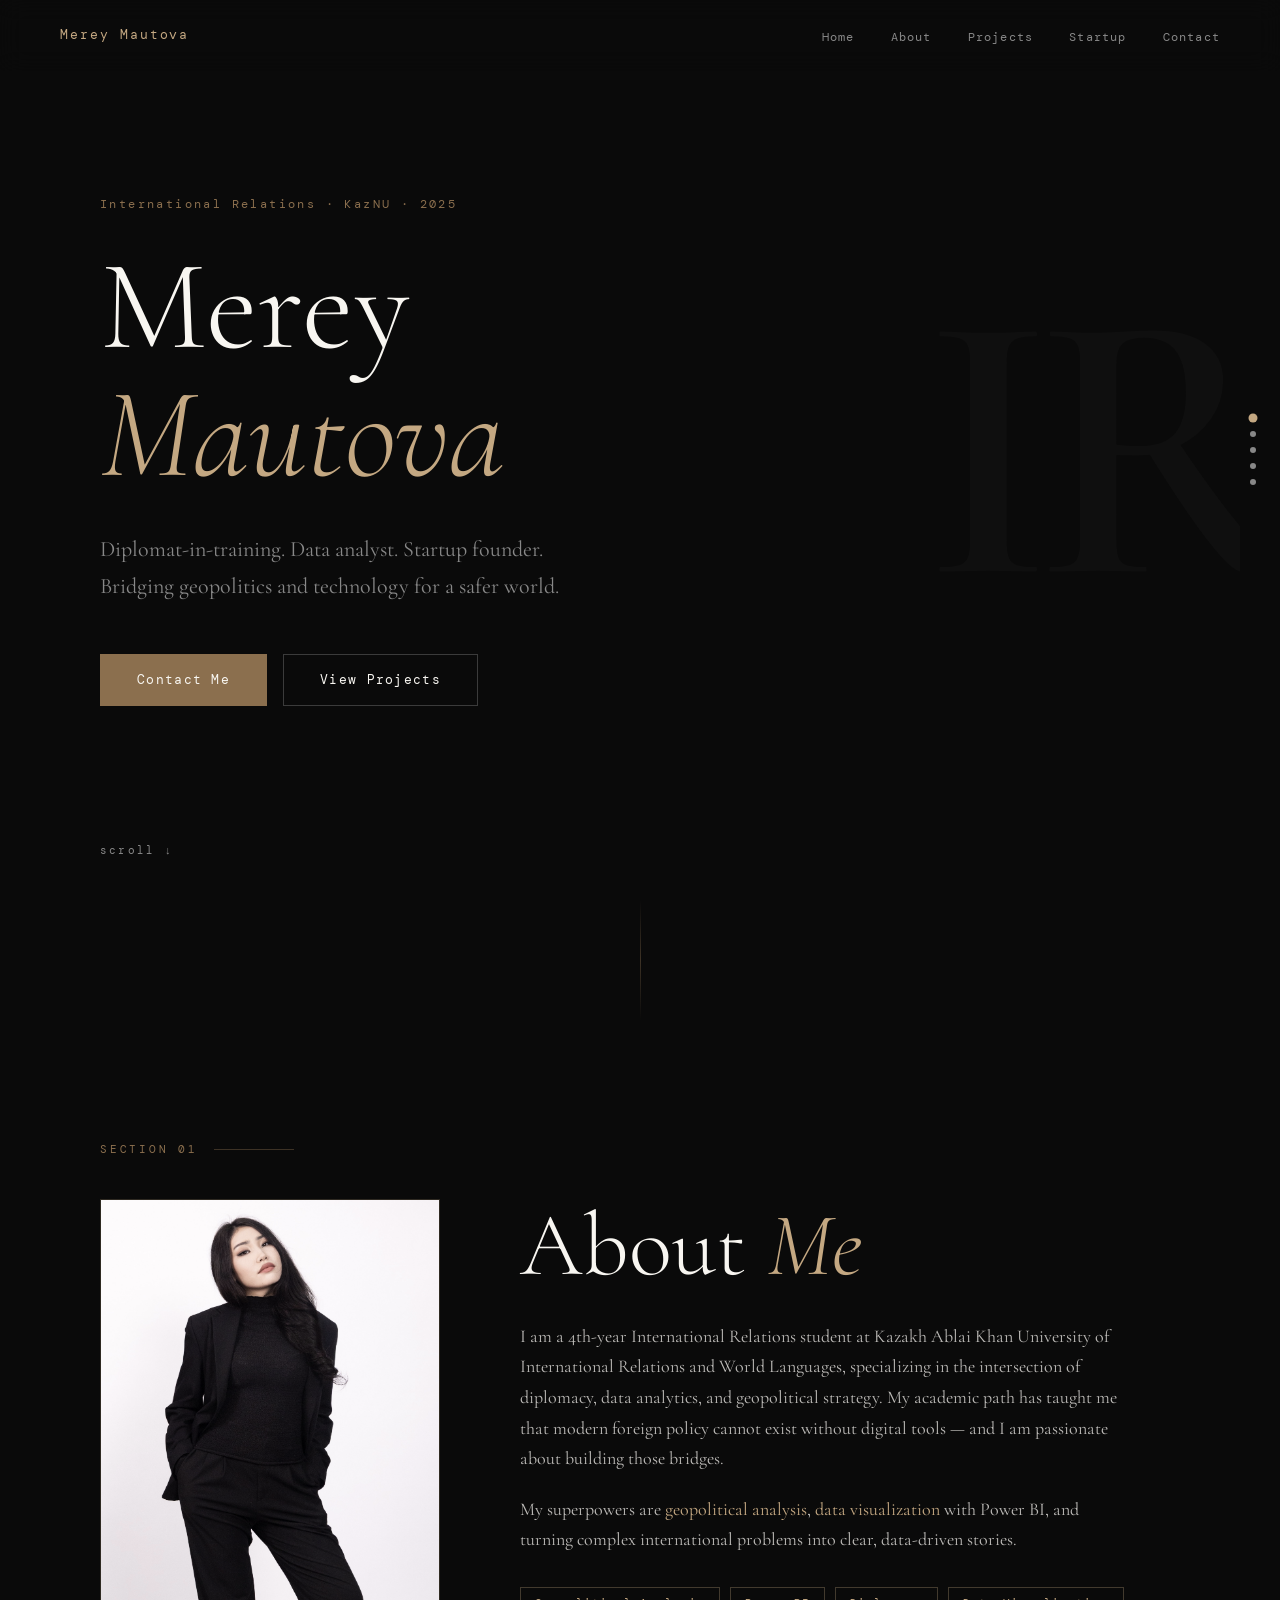
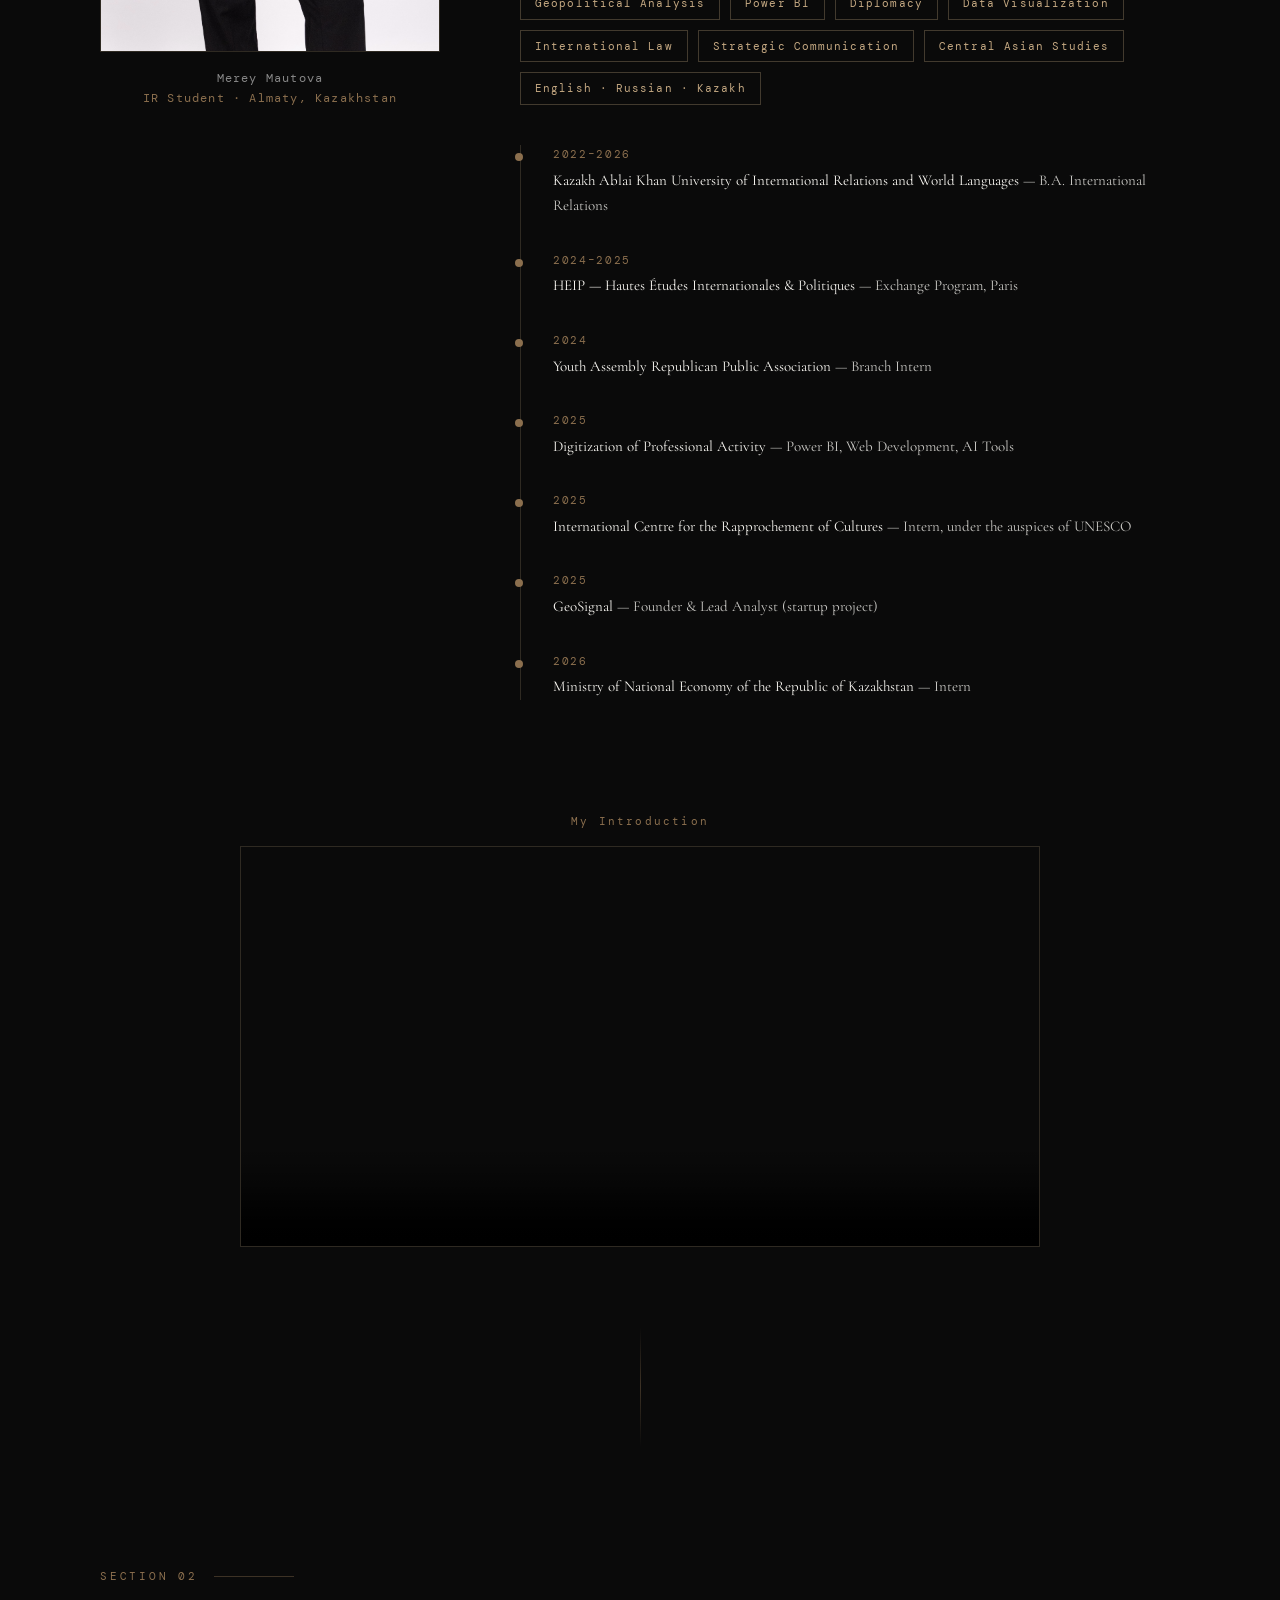
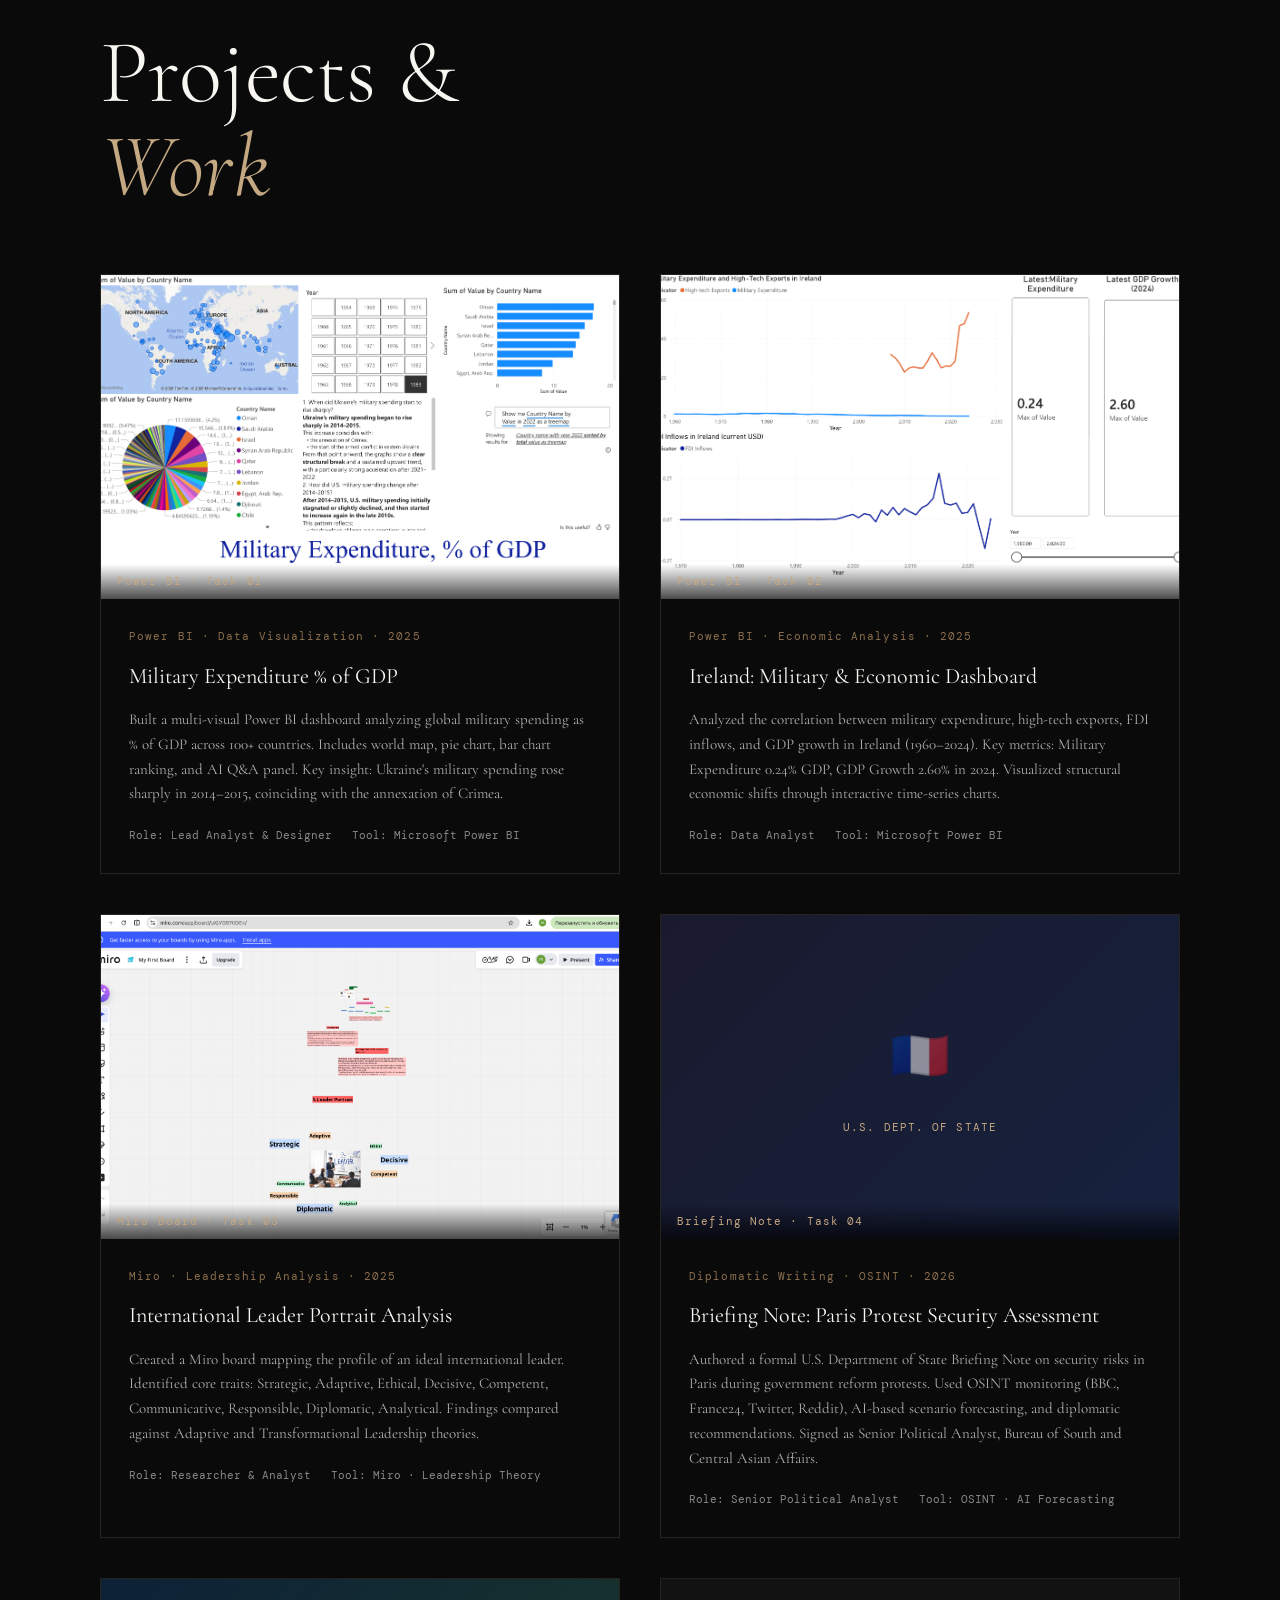
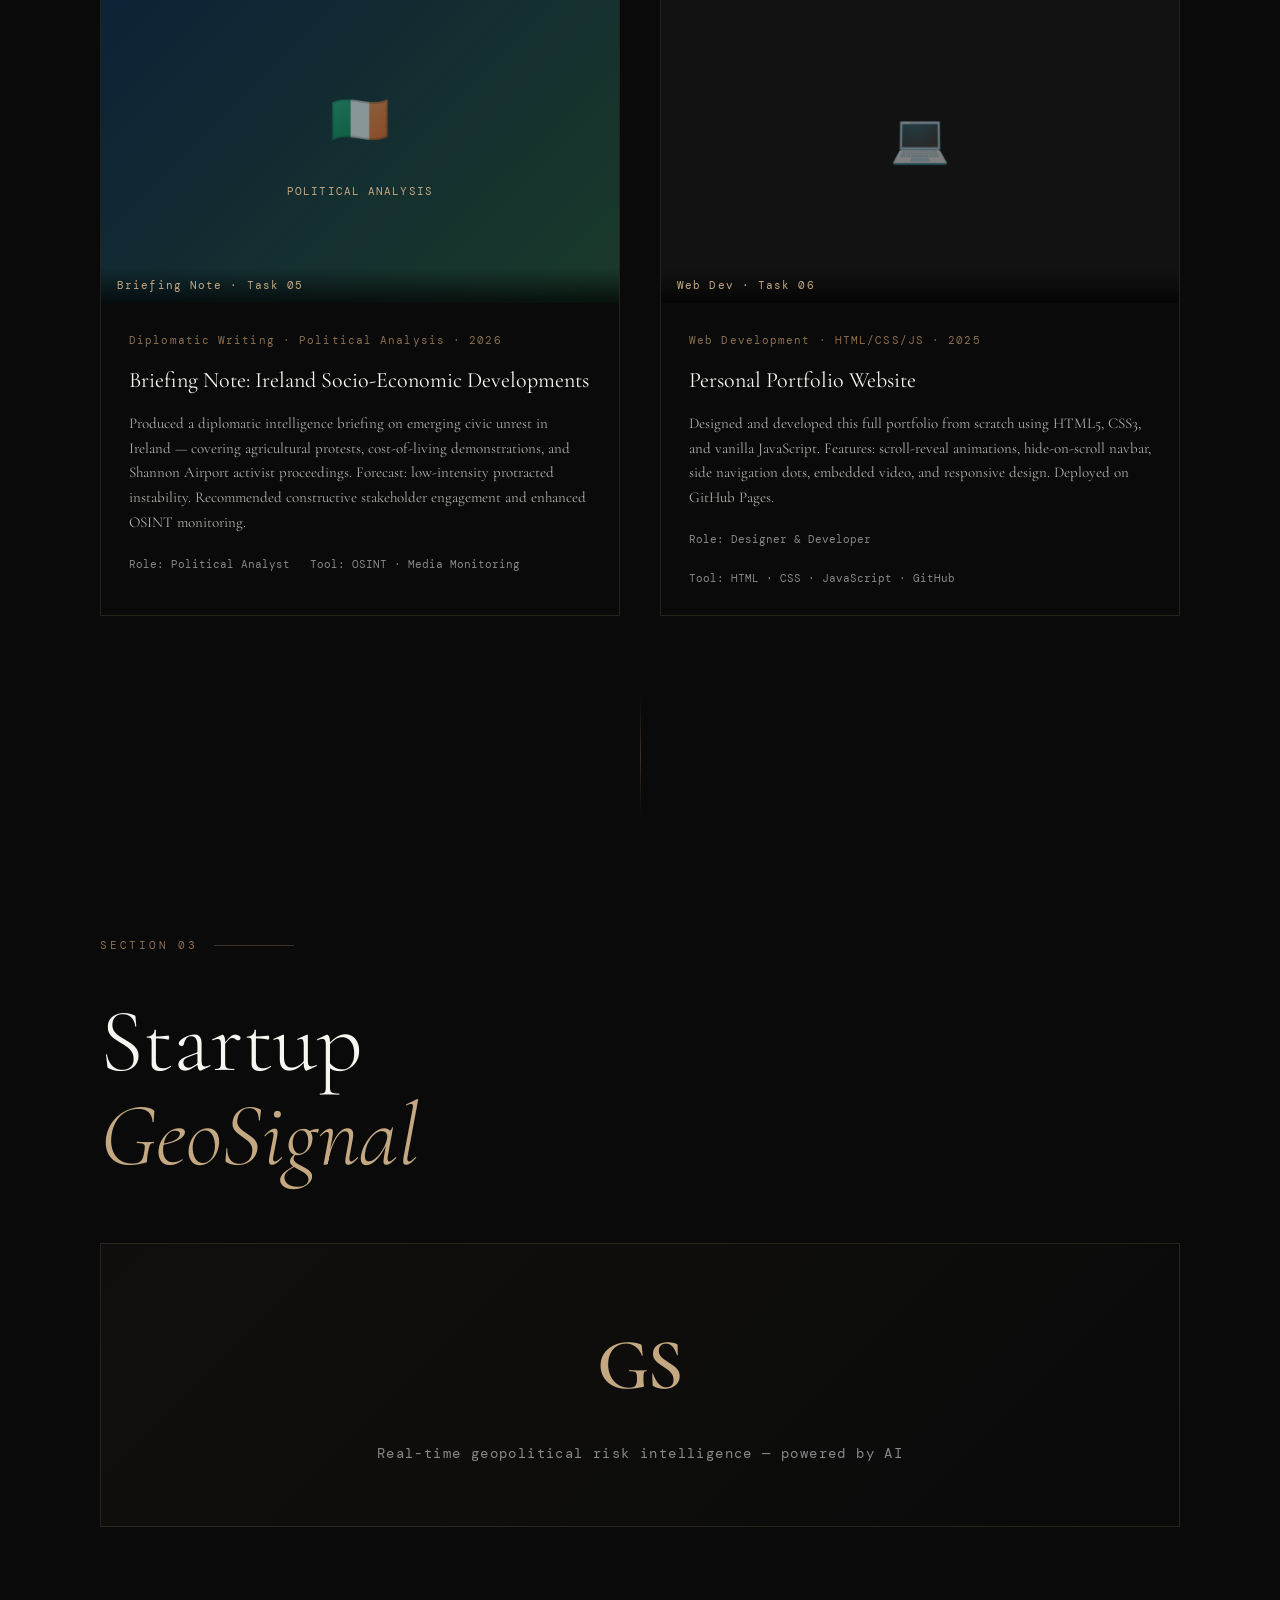
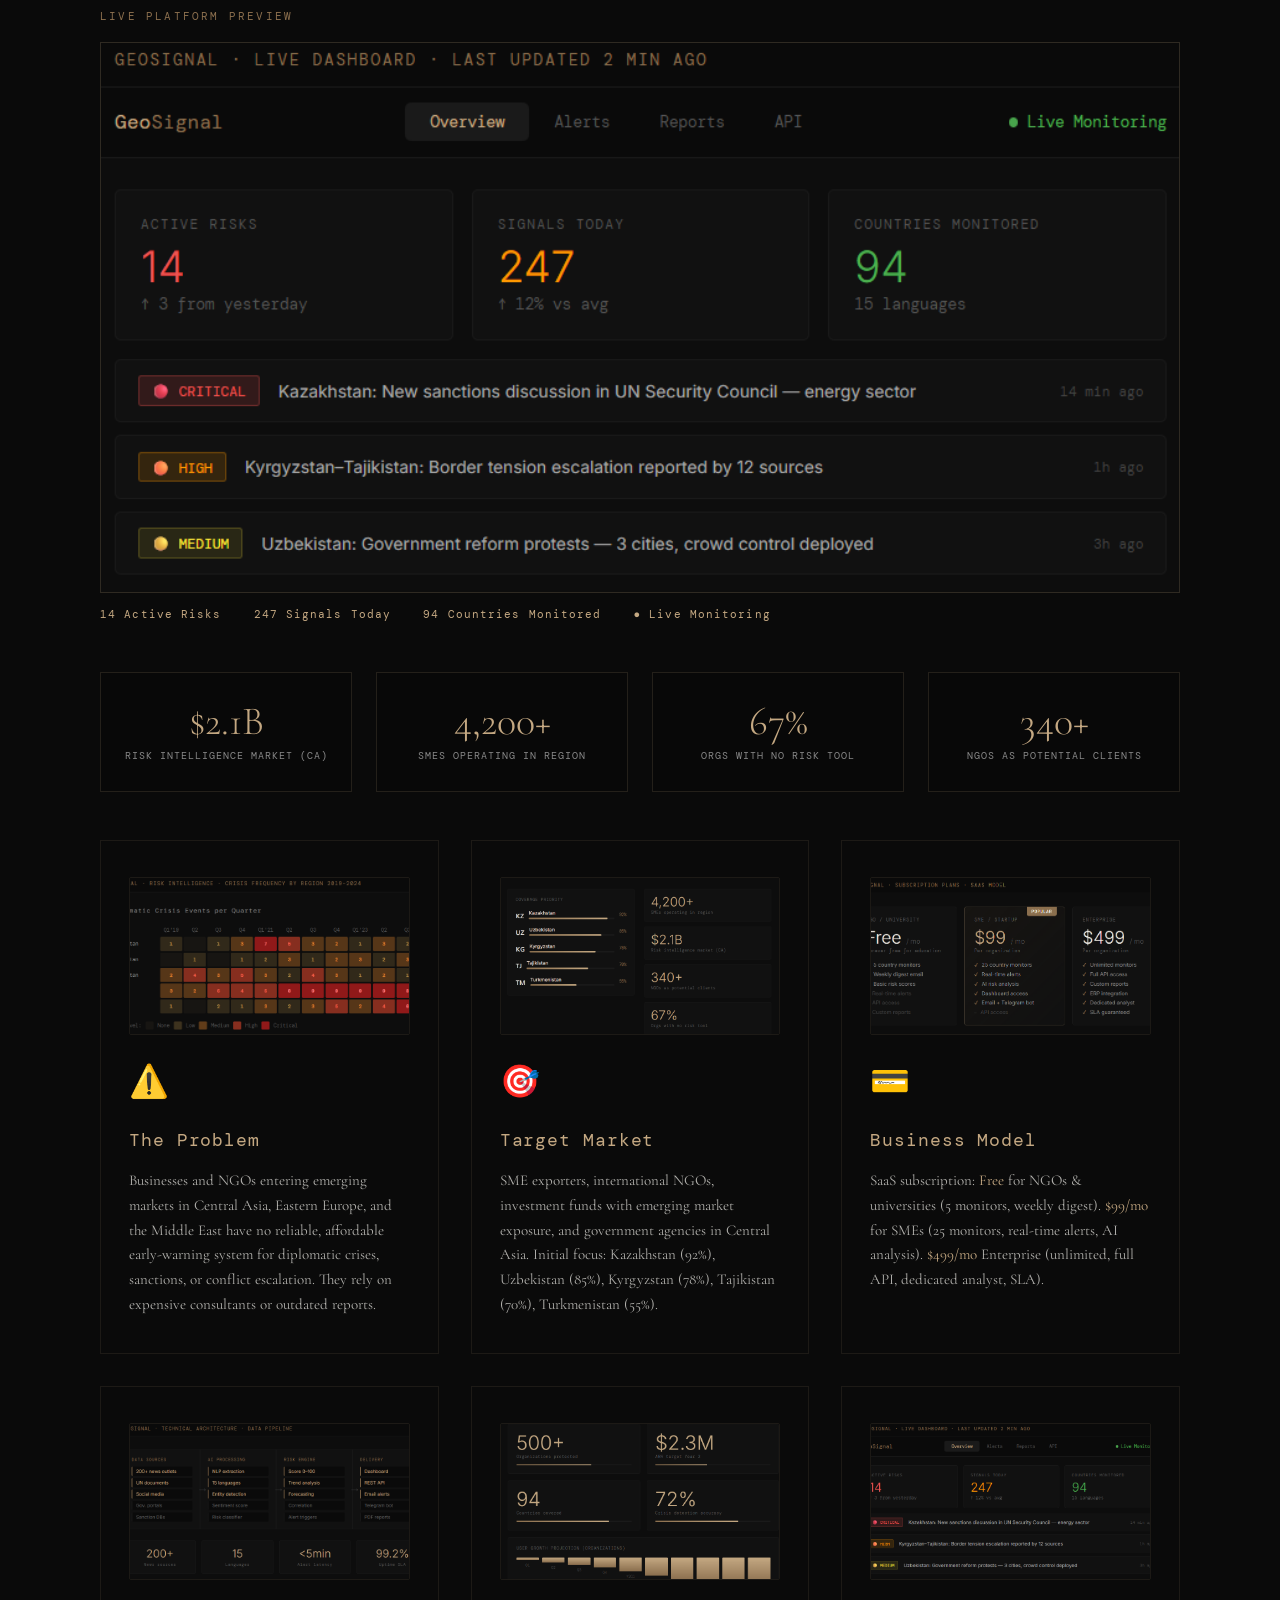
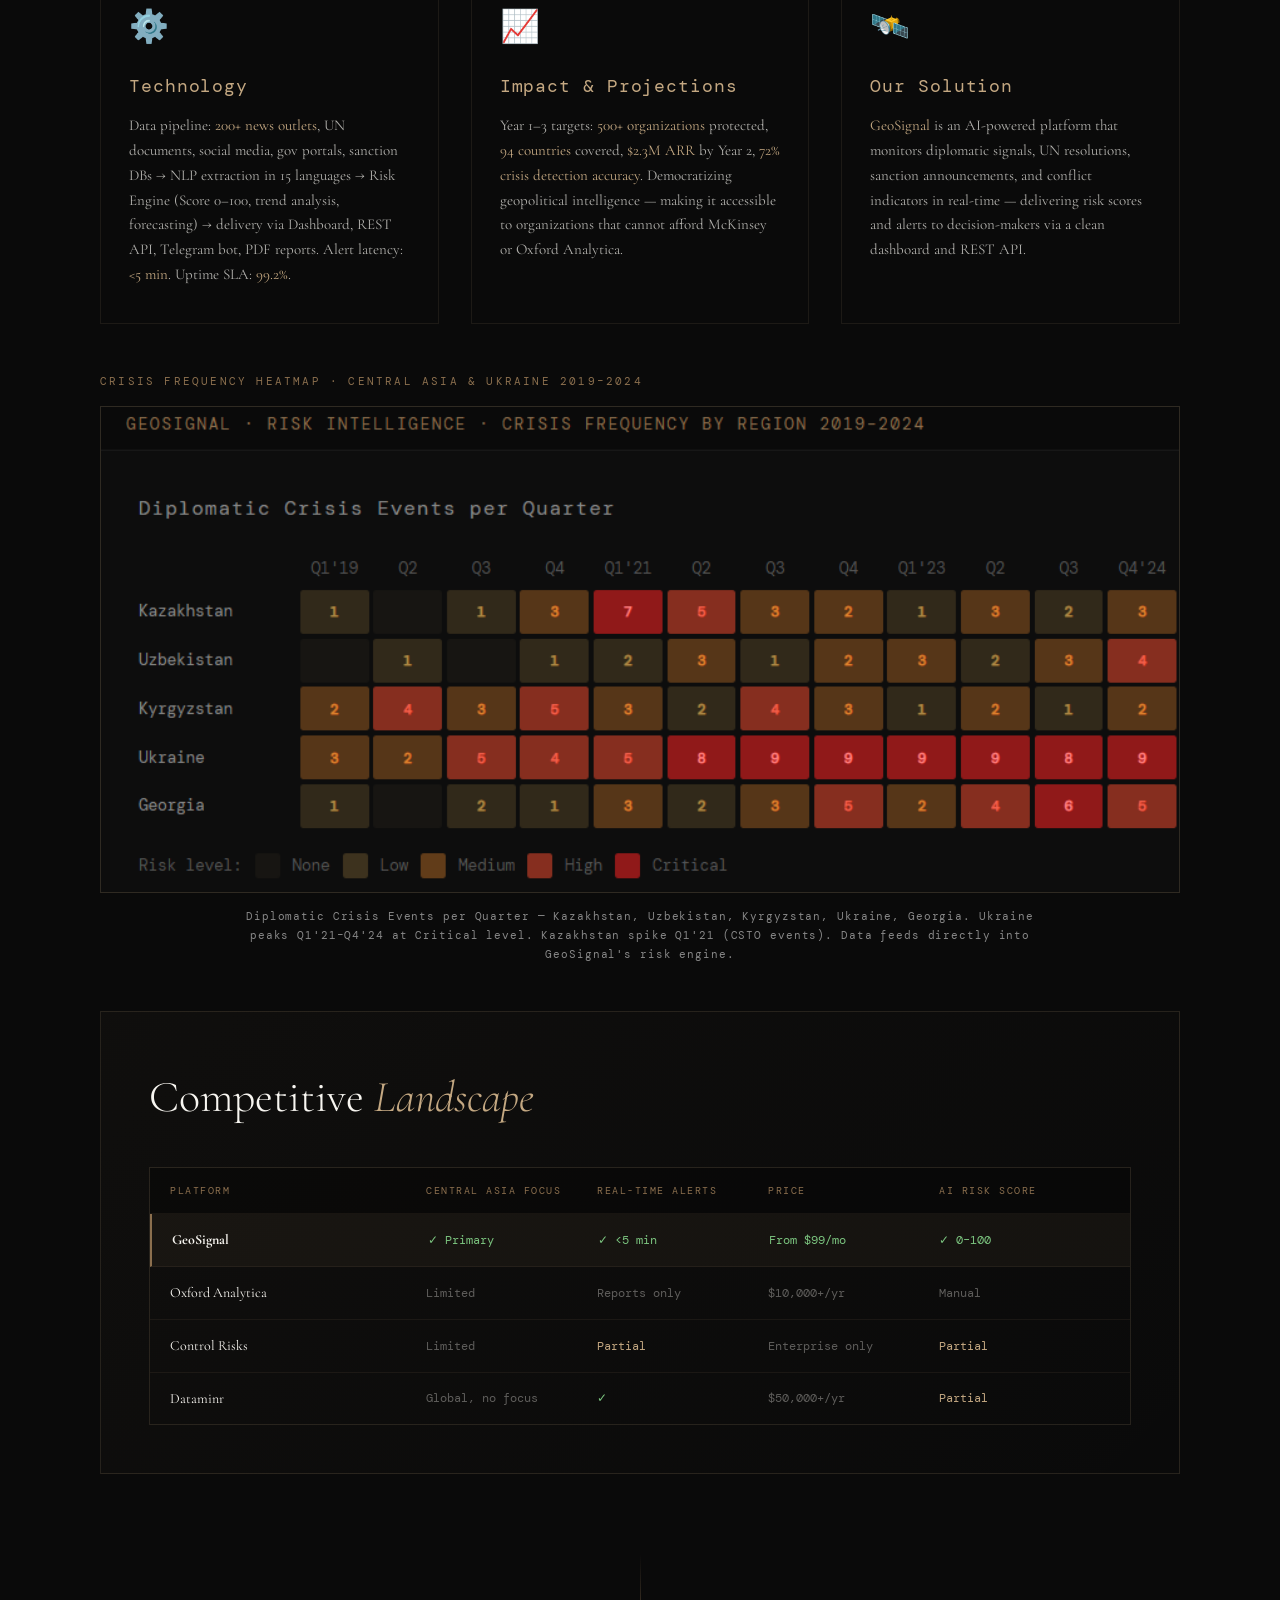
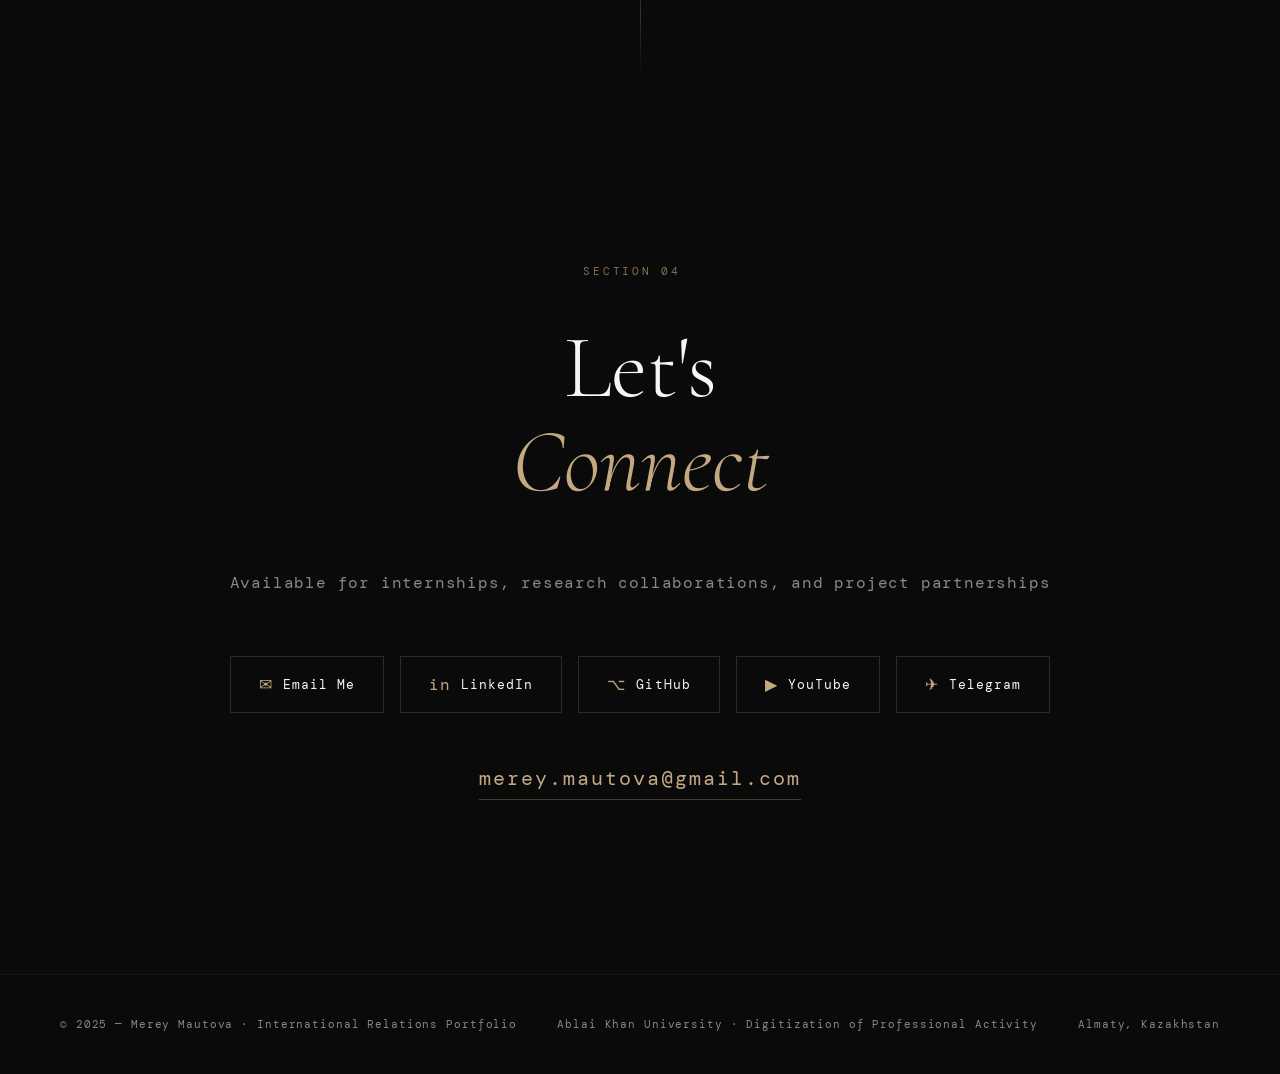
==== commit 01e2b5cb: "Fix task screenshots, add comprehensive startup analysis with heatmap and competitive table Co-Autho" ====
--- a/index.html
+++ b/index.html
@@ -130,7 +130,7 @@
     <!-- Task 1: Power BI Military Expenditure -->
     <div class="project-card reveal">
       <div class="project-img">
-        <img src="Снимок%20экрана%202026-02-28%20в%2017.43.50.png" alt="Power BI Military Expenditure % of GDP">
+        <img src="таск1.png" alt="Power BI Military Expenditure % of GDP">
         <div class="project-overlay">Power BI · Task 01</div>
       </div>
       <div class="project-info">
@@ -147,7 +147,7 @@
     <!-- Task 2: Ireland Power BI -->
     <div class="project-card reveal">
       <div class="project-img">
-        <img src="таск1.png" alt="Ireland Military & Economic Dashboard">
+        <img src="Снимок%20экрана%202026-02-28%20в%2017.43.50.png" alt="Ireland Military & Economic Dashboard">
         <div class="project-overlay">Power BI · Task 02</div>
       </div>
       <div class="project-info">
@@ -242,54 +242,145 @@
   <h2>Startup<br><em>GeoSignal</em></h2>
 
   <div class="startup-wrap">
+
+    <!-- HERO BANNER -->
     <div class="startup-hero reveal">
       <div class="startup-logo">GS</div>
       <div class="startup-tagline">Real-time geopolitical risk intelligence — powered by AI</div>
     </div>
 
+    <!-- LIVE DASHBOARD SCREENSHOT -->
+    <div class="startup-dashboard-wrap reveal">
+      <div class="startup-dash-label">Live Platform Preview</div>
+      <div class="startup-dash-frame">
+        <img src="Снимок%20экрана%202026-02-28%20195355.png" alt="GeoSignal Live Dashboard">
+      </div>
+      <div class="startup-dash-meta">
+        <span>14 Active Risks</span>
+        <span>247 Signals Today</span>
+        <span>94 Countries Monitored</span>
+        <span>● Live Monitoring</span>
+      </div>
+    </div>
+
+    <!-- KEY METRICS ROW -->
+    <div class="startup-metrics reveal">
+      <div class="startup-metric">
+        <div class="sm-num">$2.1B</div>
+        <div class="sm-label">Risk Intelligence Market (CA)</div>
+      </div>
+      <div class="startup-metric">
+        <div class="sm-num">4,200+</div>
+        <div class="sm-label">SMEs Operating in Region</div>
+      </div>
+      <div class="startup-metric">
+        <div class="sm-num">67%</div>
+        <div class="sm-label">Orgs with No Risk Tool</div>
+      </div>
+      <div class="startup-metric">
+        <div class="sm-num">340+</div>
+        <div class="sm-label">NGOs as Potential Clients</div>
+      </div>
+    </div>
+
+    <!-- MAIN GRID: 6 BLOCKS -->
     <div class="startup-grid">
-    <div class="startup-block reveal">
-        <div class="startup-block-img"><img src="Снимок%20экрана%202026-02-28%20195253.png" alt="Crisis Heatmap" onerror="this.style.display='none'"></div>
-        <div class="startup-icon">️</div>
+
+      <div class="startup-block reveal">
+        <div class="startup-block-img"><img src="Снимок%20экрана%202026-02-28%20195253.png" alt="Crisis Heatmap"></div>
+        <div class="startup-icon">⚠️</div>
         <h4>The Problem</h4>
         <p>Businesses and NGOs entering emerging markets in Central Asia, Eastern Europe, and the Middle East have no reliable, affordable early-warning system for diplomatic crises, sanctions, or conflict escalation. They rely on expensive consultants or outdated reports.</p>
       </div>
 
       <div class="startup-block reveal">
-        <div class="startup-block-img"><img src="Снимок%20экрана%202026-02-28%20195355.png" alt="GeoSignal Dashboard" onerror="this.style.display='none'"></div>
-        <div class="startup-icon"></div>
+        <div class="startup-block-img"><img src="Снимок%20экрана%202026-02-28%20195406.png" alt="Target Market Map"></div>
+        <div class="startup-icon">🎯</div>
+        <h4>Target Market</h4>
+        <p>SME exporters, international NGOs, investment funds with emerging market exposure, and government agencies in Central Asia. Initial focus: Kazakhstan (92%), Uzbekistan (85%), Kyrgyzstan (78%), Tajikistan (70%), Turkmenistan (55%).</p>
+      </div>
+
+      <div class="startup-block reveal">
+        <div class="startup-block-img"><img src="Снимок%20экрана%202026-02-28%20195419.png" alt="Subscription Plans"></div>
+        <div class="startup-icon">💳</div>
+        <h4>Business Model</h4>
+        <p>SaaS subscription: <strong>Free</strong> for NGOs & universities (5 monitors, weekly digest). <strong>$99/mo</strong> for SMEs (25 monitors, real-time alerts, AI analysis). <strong>$499/mo</strong> Enterprise (unlimited, full API, dedicated analyst, SLA).</p>
+      </div>
+
+      <div class="startup-block reveal">
+        <div class="startup-block-img"><img src="Снимок%20экрана%202026-02-28%20195430.png" alt="Technical Architecture"></div>
+        <div class="startup-icon">⚙️</div>
+        <h4>Technology</h4>
+        <p>Data pipeline: <strong>200+ news outlets</strong>, UN documents, social media, gov portals, sanction DBs → NLP extraction in 15 languages → Risk Engine (Score 0–100, trend analysis, forecasting) → delivery via Dashboard, REST API, Telegram bot, PDF reports. Alert latency: <strong>&lt;5 min</strong>. Uptime SLA: <strong>99.2%</strong>.</p>
+      </div>
+
+      <div class="startup-block reveal">
+        <div class="startup-block-img"><img src="Снимок%20экрана%202026-02-28%20195439.png" alt="Impact Metrics Year 1-3"></div>
+        <div class="startup-icon">📈</div>
+        <h4>Impact & Projections</h4>
+        <p>Year 1–3 targets: <strong>500+ organizations</strong> protected, <strong>94 countries</strong> covered, <strong>$2.3M ARR</strong> by Year 2, <strong>72% crisis detection accuracy</strong>. Democratizing geopolitical intelligence — making it accessible to organizations that cannot afford McKinsey or Oxford Analytica.</p>
+      </div>
+
+      <div class="startup-block reveal">
+        <div class="startup-block-img"><img src="Снимок%20экрана%202026-02-28%20195355.png" alt="Live Dashboard"></div>
+        <div class="startup-icon">🛰️</div>
         <h4>Our Solution</h4>
-        <p><strong>GeoSignal</strong> is an AI-powered platform that monitors diplomatic signals, UN resolutions, sanction announcements, and conflict indicators in real-time — delivering risk scores and alerts to decision-makers via a clean dashboard and API.</p>
-      </div>
-
-      <div class="startup-block reveal">
-        <div class="startup-block-img"><img src="Снимок%20экрана%202026-02-28%20195406.png" alt="Target Market Map" onerror="this.style.display='none'"></div>
-        <div class="startup-icon"></div>
-        <h4>Target Market</h4>
-        <p>SME exporters, international NGOs, investment funds with emerging market exposure, and government agencies in Central Asia. Initial focus: Kazakhstan, Kyrgyzstan, Uzbekistan, and surrounding regions.</p>
-      </div>
-
-      <div class="startup-block reveal">
-        <div class="startup-block-img"><img src="Снимок%20экрана%202026-02-28%20195419.png" alt="Business Model Pricing" onerror="this.style.display='none'"></div>
-        <div class="startup-icon"></div>
-        <h4>Business Model</h4>
-        <p>SaaS subscription: $99/month for SMEs, $499/month for enterprise. API access for integration with ERP systems. Free tier for NGOs and universities to drive adoption and build data partnerships.</p>
-      </div>
-
-      <div class="startup-block reveal">
-        <div class="startup-block-img"><img src="Снимок%20экрана%202026-02-28%20195430.png" alt="Technology Architecture" onerror="this.style.display='none'"></div>
-        <div class="startup-icon"></div>
-        <h4>Technology</h4>
-        <p>NLP models trained on diplomatic texts and UN documents. Web scraping of 200+ news sources in 15 languages. Power BI-style dashboards for non-technical users. Integrated with existing risk management tools.</p>
-      </div>
-
-      <div class="startup-block reveal">
-        <div class="startup-block-img"><img src="Снимок%20экрана%202026-02-28%20195439.png" alt="Impact Metrics" onerror="this.style.display='none'"></div>
-        <div class="startup-icon"></div>
-        <h4>Impact</h4>
-        <p>Democratizing geopolitical intelligence — making it accessible to organizations that cannot afford McKinsey or Oxford Analytica. Helping businesses make ethical, informed decisions about market entry and operations.</p>
-      </div>
-    </div>
+        <p><strong>GeoSignal</strong> is an AI-powered platform that monitors diplomatic signals, UN resolutions, sanction announcements, and conflict indicators in real-time — delivering risk scores and alerts to decision-makers via a clean dashboard and REST API.</p>
+      </div>
+
+    </div>
+
+    <!-- CRISIS HEATMAP FEATURE -->
+    <div class="startup-heatmap-wrap reveal">
+      <div class="startup-dash-label">Crisis Frequency Heatmap · Central Asia & Ukraine 2019–2024</div>
+      <div class="startup-dash-frame">
+        <img src="Снимок%20экрана%202026-02-28%20195253.png" alt="Diplomatic Crisis Heatmap">
+      </div>
+      <p class="startup-heatmap-caption">Diplomatic Crisis Events per Quarter — Kazakhstan, Uzbekistan, Kyrgyzstan, Ukraine, Georgia. Ukraine peaks Q1'21–Q4'24 at Critical level. Kazakhstan spike Q1'21 (CSTO events). Data feeds directly into GeoSignal's risk engine.</p>
+    </div>
+
+    <!-- COMPETITIVE ANALYSIS -->
+    <div class="startup-compete reveal">
+      <div class="startup-compete-title">Competitive <em>Landscape</em></div>
+      <div class="startup-compete-grid">
+        <div class="compete-row compete-header">
+          <span>Platform</span>
+          <span>Central Asia Focus</span>
+          <span>Real-time Alerts</span>
+          <span>Price</span>
+          <span>AI Risk Score</span>
+        </div>
+        <div class="compete-row compete-us">
+          <span><strong>GeoSignal</strong></span>
+          <span class="compete-yes">✓ Primary</span>
+          <span class="compete-yes">✓ &lt;5 min</span>
+          <span class="compete-yes">From $99/mo</span>
+          <span class="compete-yes">✓ 0–100</span>
+        </div>
+        <div class="compete-row">
+          <span>Oxford Analytica</span>
+          <span class="compete-no">Limited</span>
+          <span class="compete-no">Reports only</span>
+          <span class="compete-no">$10,000+/yr</span>
+          <span class="compete-no">Manual</span>
+        </div>
+        <div class="compete-row">
+          <span>Control Risks</span>
+          <span class="compete-no">Limited</span>
+          <span class="compete-partial">Partial</span>
+          <span class="compete-no">Enterprise only</span>
+          <span class="compete-partial">Partial</span>
+        </div>
+        <div class="compete-row">
+          <span>Dataminr</span>
+          <span class="compete-no">Global, no focus</span>
+          <span class="compete-yes">✓</span>
+          <span class="compete-no">$50,000+/yr</span>
+          <span class="compete-partial">Partial</span>
+        </div>
+      </div>
+    </div>
+
   </div>
 </section>
 
--- a/style.css
+++ b/style.css
@@ -625,6 +625,150 @@
 }
 .startup-block:hover .startup-block-img img { transform: scale(1.03); }
 
+/* ══════════════════════════════════
+   STARTUP EXTENDED
+══════════════════════════════════ */
+
+/* Dashboard preview */
+.startup-dashboard-wrap {
+  margin-bottom: 48px;
+}
+.startup-dash-label {
+  font-family: var(--font-mono);
+  font-size: 11px;
+  letter-spacing: 0.2em;
+  color: var(--accent);
+  text-transform: uppercase;
+  margin-bottom: 16px;
+}
+.startup-dash-frame {
+  border: 1px solid rgba(196,168,130,0.2);
+  overflow: hidden;
+}
+.startup-dash-frame img {
+  width: 100%;
+  display: block;
+  transition: transform 0.5s;
+}
+.startup-dash-frame:hover img { transform: scale(1.02); }
+.startup-dash-meta {
+  display: flex;
+  gap: 32px;
+  flex-wrap: wrap;
+  margin-top: 12px;
+  font-family: var(--font-mono);
+  font-size: 11px;
+  color: var(--accent2);
+  letter-spacing: 0.1em;
+}
+
+/* Key Metrics Row */
+.startup-metrics {
+  display: grid;
+  grid-template-columns: repeat(4, 1fr);
+  gap: 24px;
+  margin-bottom: 48px;
+}
+.startup-metric {
+  border: 1px solid rgba(196,168,130,0.15);
+  padding: 28px 20px;
+  text-align: center;
+  background: rgba(0,0,0,0.2);
+  transition: border-color 0.3s;
+}
+.startup-metric:hover { border-color: rgba(196,168,130,0.4); }
+.sm-num {
+  font-family: var(--font-serif);
+  font-size: 40px;
+  font-weight: 300;
+  color: var(--accent2);
+  line-height: 1;
+  margin-bottom: 8px;
+}
+.sm-label {
+  font-family: var(--font-mono);
+  font-size: 10px;
+  color: var(--gray);
+  letter-spacing: 0.1em;
+  text-transform: uppercase;
+  line-height: 1.4;
+}
+
+/* Heatmap */
+.startup-heatmap-wrap {
+  margin-top: 48px;
+  margin-bottom: 48px;
+}
+.startup-heatmap-caption {
+  font-family: var(--font-mono);
+  font-size: 11px;
+  color: var(--gray);
+  letter-spacing: 0.08em;
+  margin-top: 14px;
+  line-height: 1.7;
+  text-align: center;
+  max-width: 800px;
+  margin-left: auto;
+  margin-right: auto;
+}
+
+/* Competitive Table */
+.startup-compete {
+  margin-top: 48px;
+  border: 1px solid rgba(196,168,130,0.15);
+  padding: 48px;
+  background: linear-gradient(135deg, rgba(139,111,78,0.04), transparent);
+}
+.startup-compete-title {
+  font-family: var(--font-serif);
+  font-size: clamp(28px, 4vw, 44px);
+  font-weight: 300;
+  margin-bottom: 32px;
+}
+.startup-compete-title em { color: var(--accent2); font-style: italic; }
+.startup-compete-grid {
+  display: flex;
+  flex-direction: column;
+  gap: 0;
+  border: 1px solid rgba(196,168,130,0.15);
+  overflow-x: auto;
+}
+.compete-row {
+  display: grid;
+  grid-template-columns: 1.5fr 1fr 1fr 1fr 1fr;
+  padding: 14px 20px;
+  border-bottom: 1px solid rgba(196,168,130,0.08);
+  font-size: 14px;
+  align-items: center;
+  transition: background 0.2s;
+}
+.compete-row:last-child { border-bottom: none; }
+.compete-row:hover { background: rgba(139,111,78,0.05); }
+.compete-header {
+  font-family: var(--font-mono);
+  font-size: 10px;
+  letter-spacing: 0.15em;
+  color: var(--accent);
+  text-transform: uppercase;
+  background: rgba(0,0,0,0.3);
+}
+.compete-us {
+  background: rgba(139,111,78,0.08);
+  border-left: 2px solid var(--accent);
+}
+.compete-yes { color: #7bc47f; font-family: var(--font-mono); font-size: 12px; }
+.compete-no { color: rgba(248,246,241,0.35); font-family: var(--font-mono); font-size: 12px; }
+.compete-partial { color: var(--accent2); font-family: var(--font-mono); font-size: 12px; }
+
+/* ── RESPONSIVE ── */
+@media (max-width: 900px) {
+  .startup-metrics { grid-template-columns: repeat(2, 1fr); }
+  .startup-compete { padding: 28px 20px; }
+  .compete-row { grid-template-columns: 1.2fr 1fr 1fr; font-size: 12px; }
+  .compete-row span:nth-child(4),
+  .compete-row span:nth-child(5) { display: none; }
+}
+
 /* ── RESPONSIVE ── */
 @media (max-width: 900px) {
   section { padding: 100px 32px 60px; }
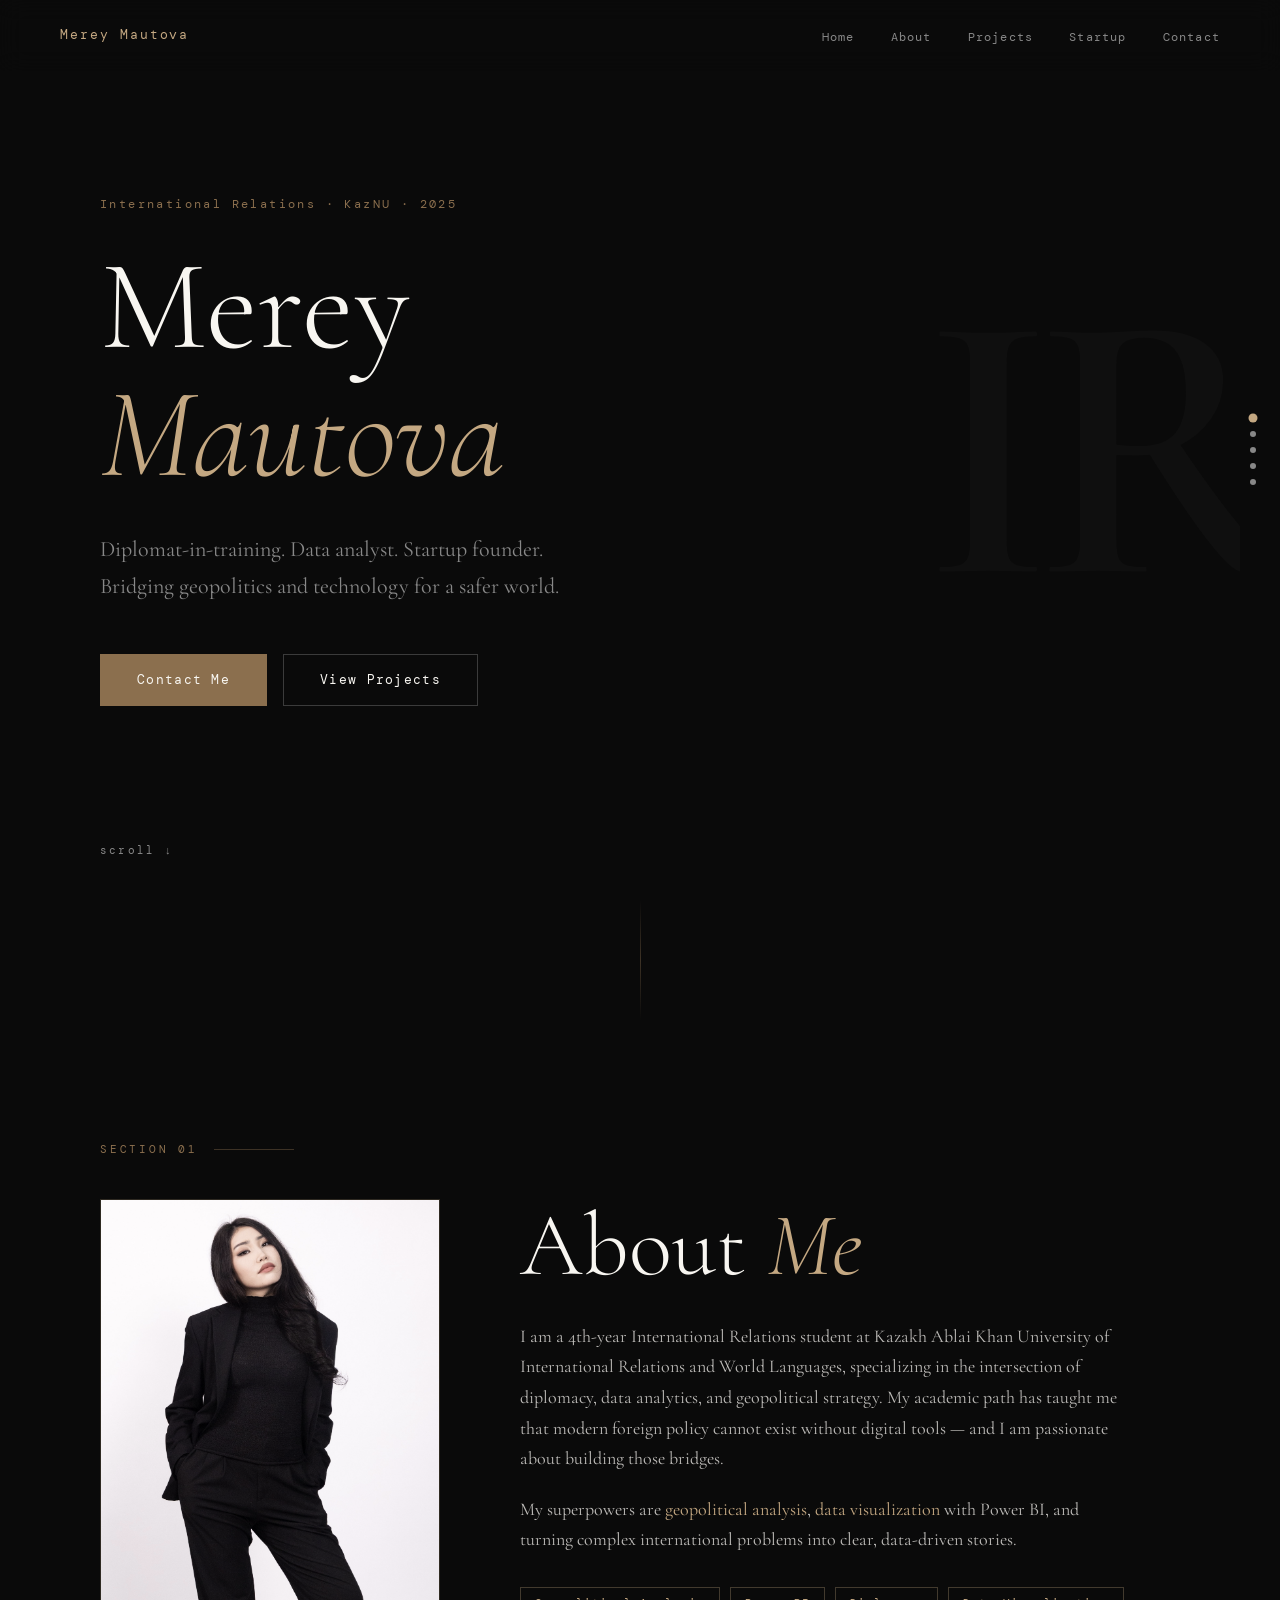
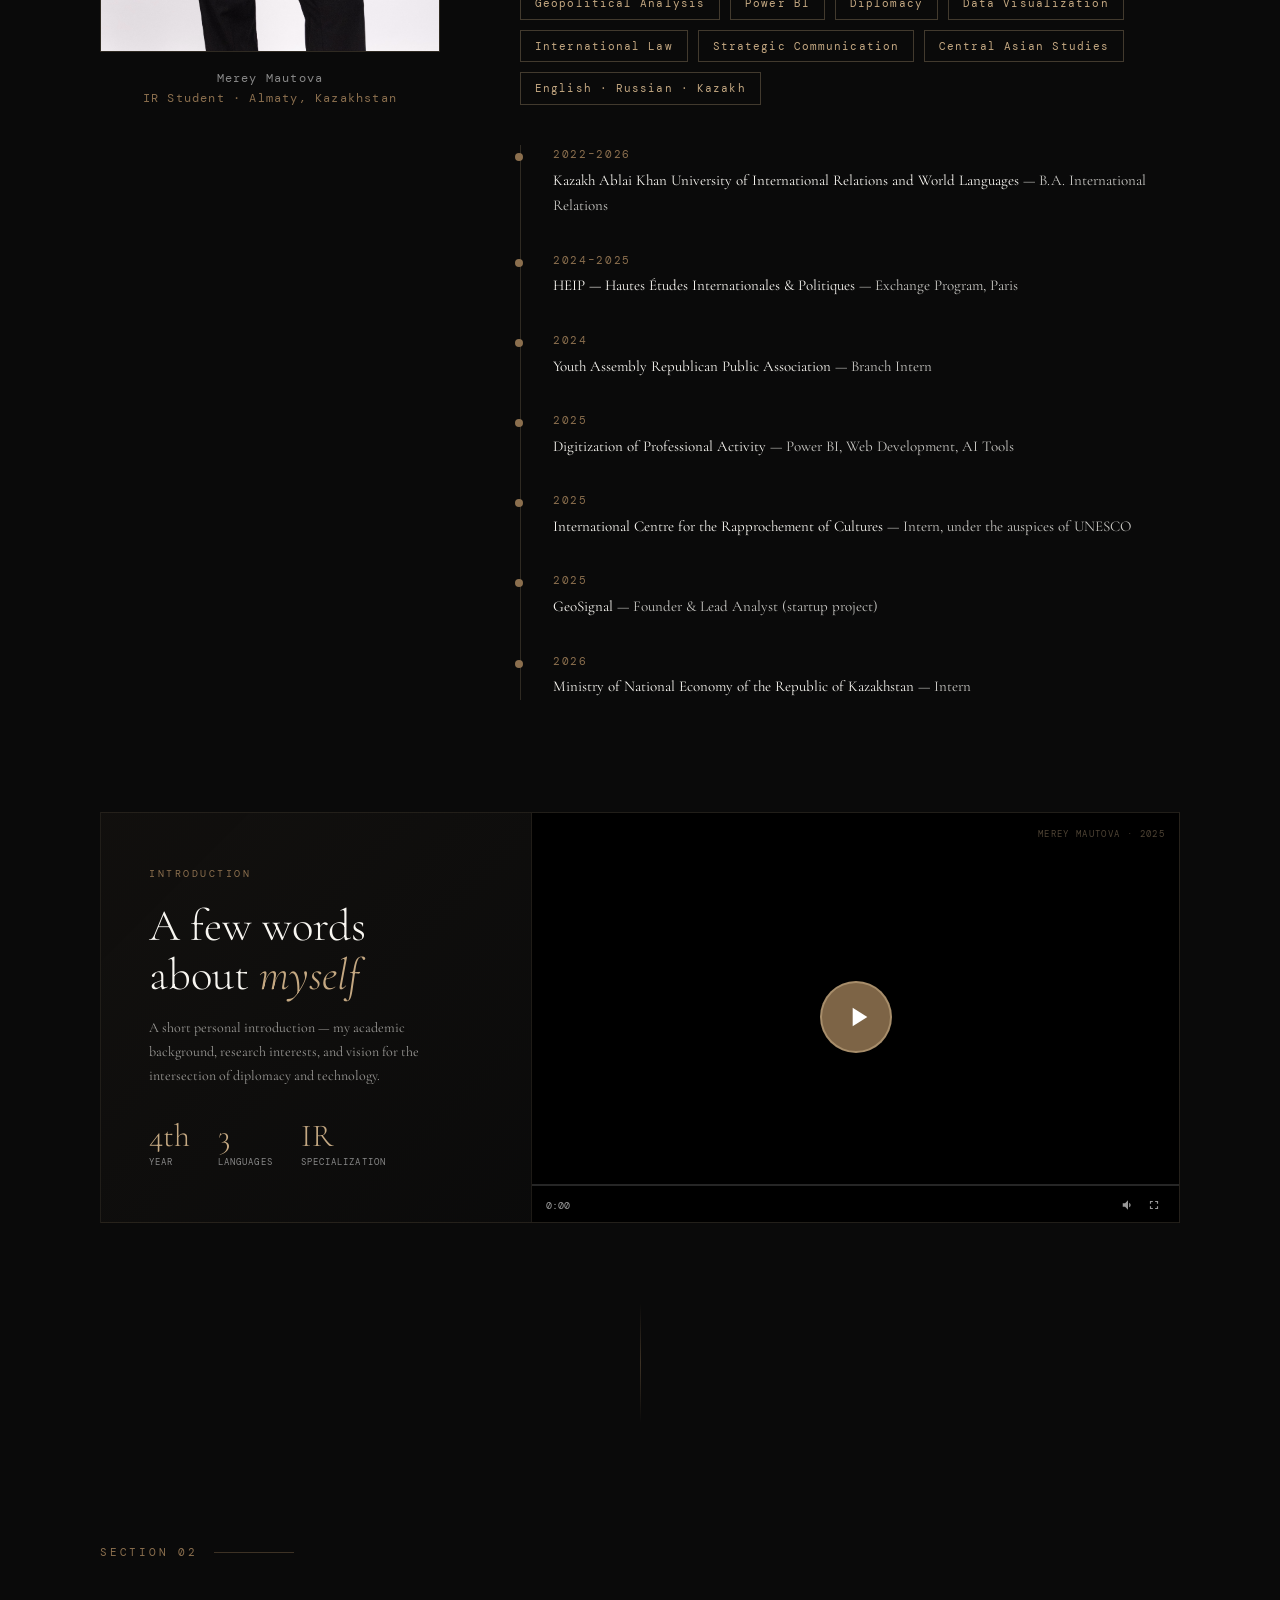
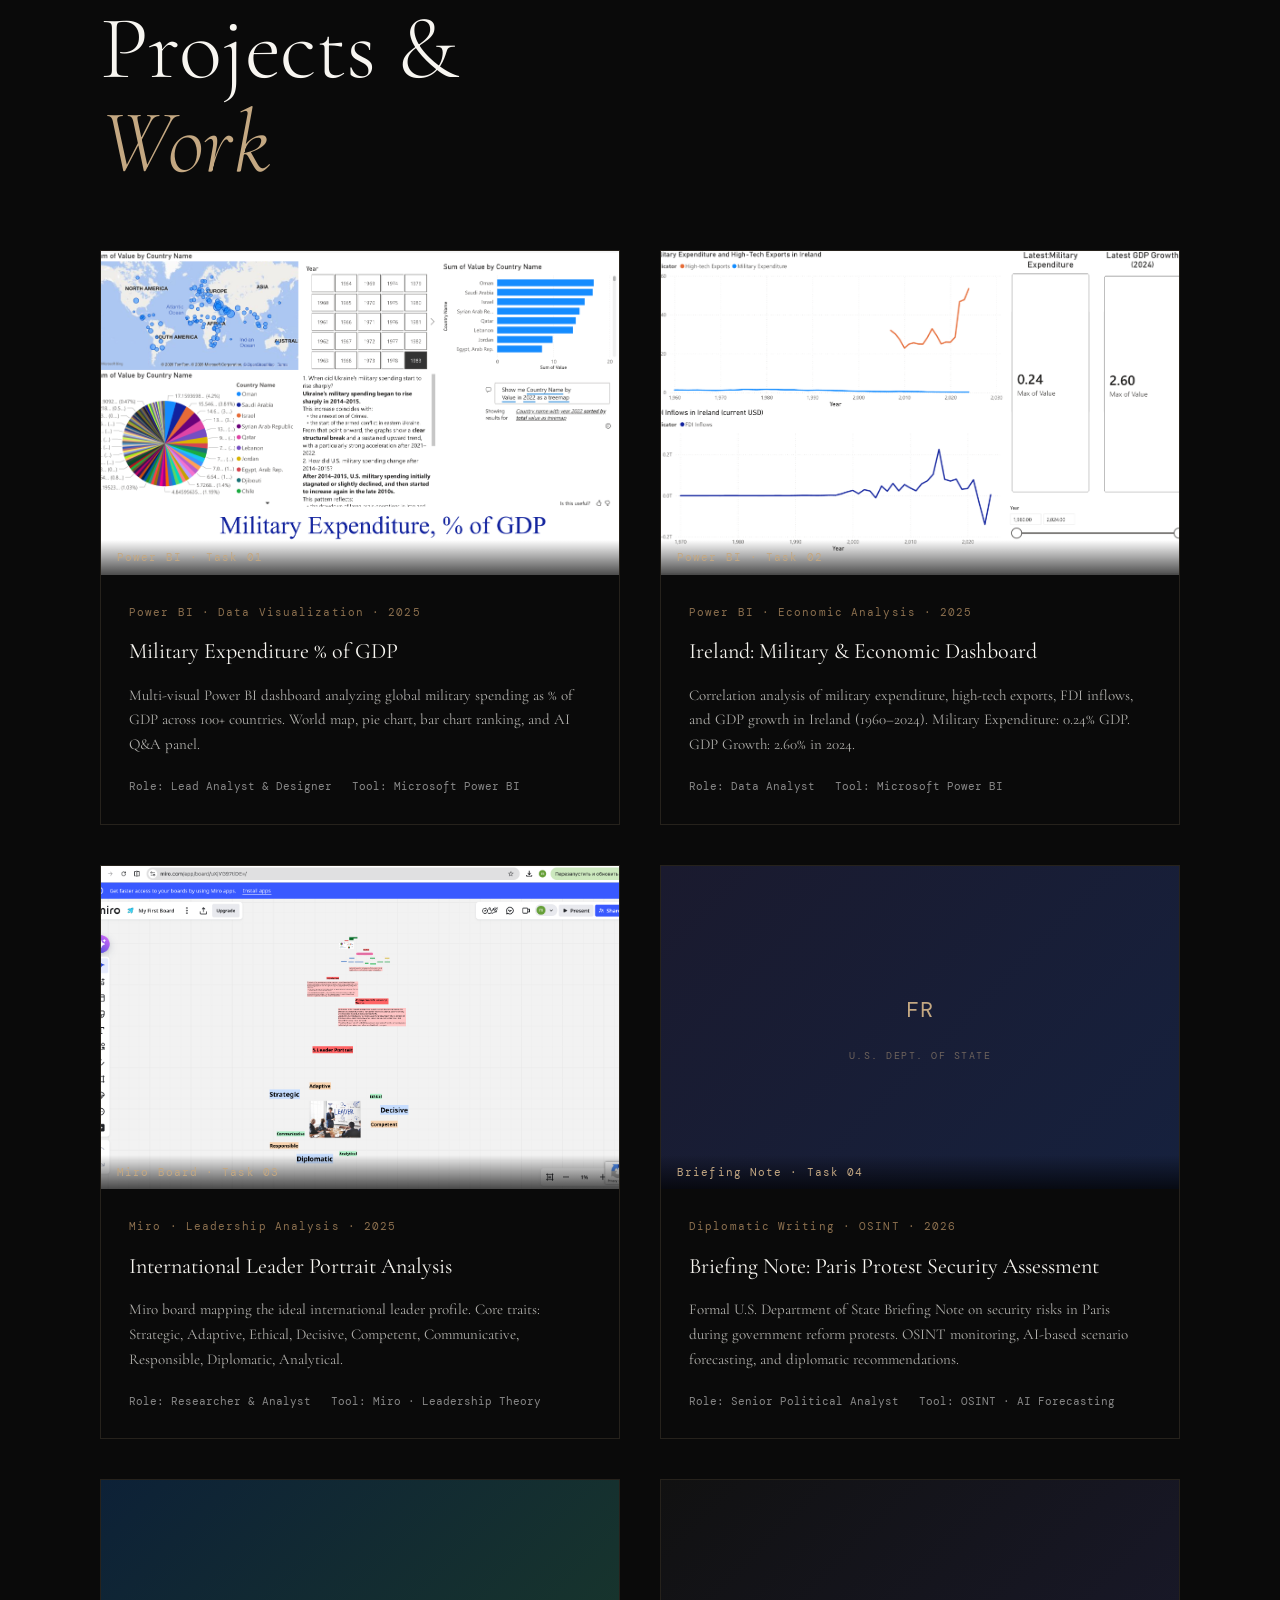
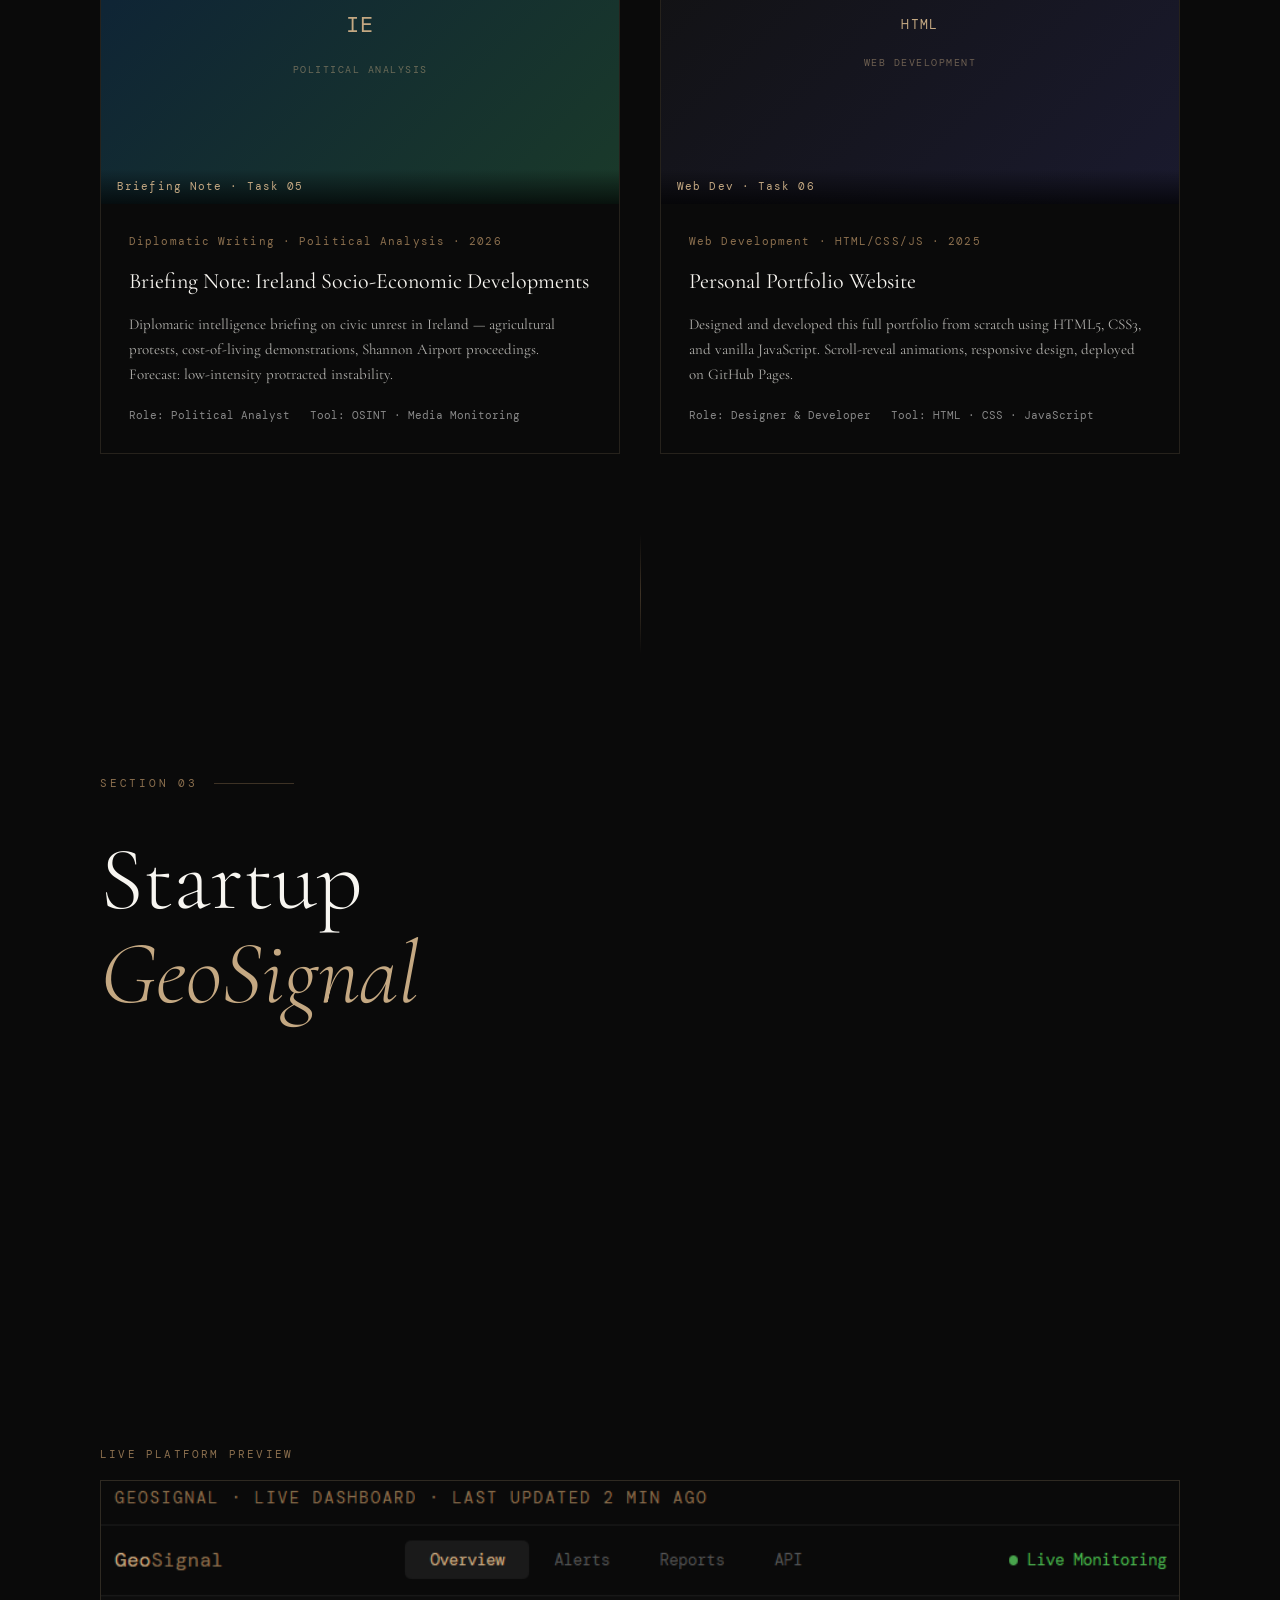
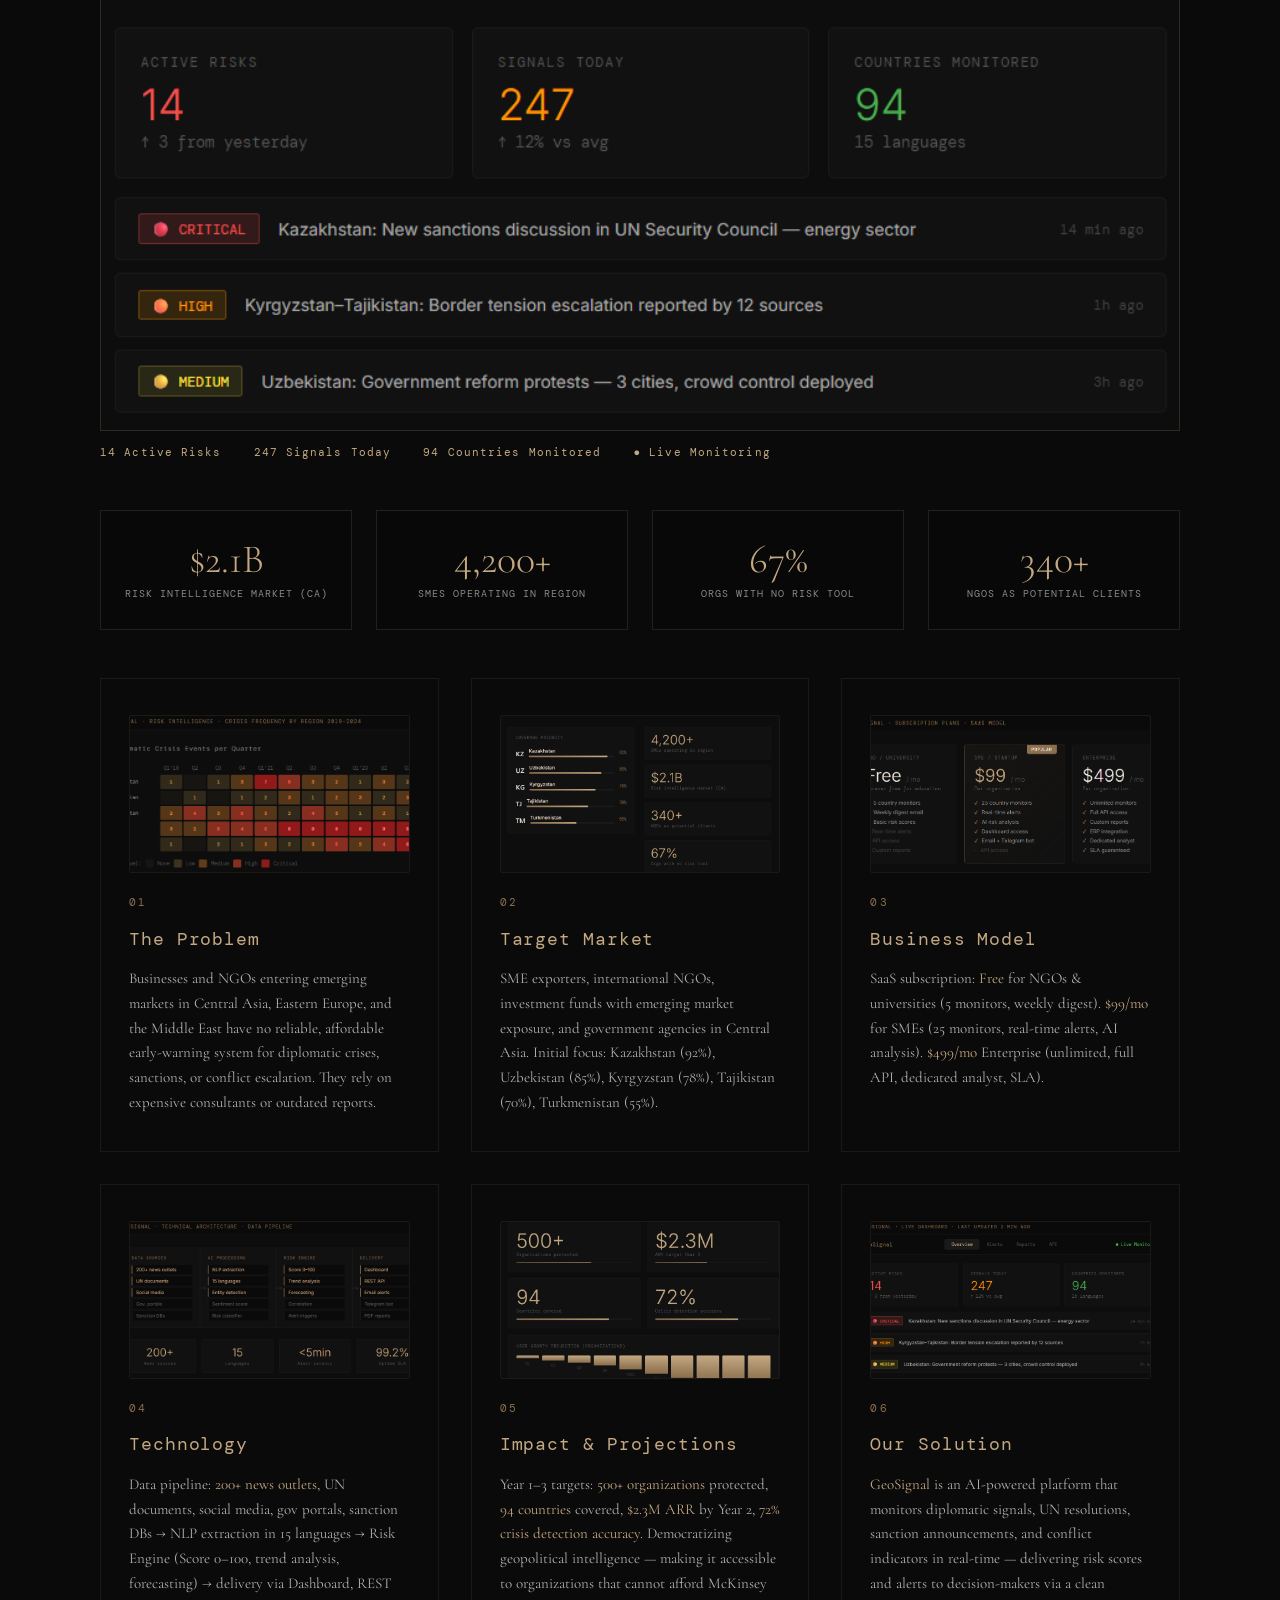
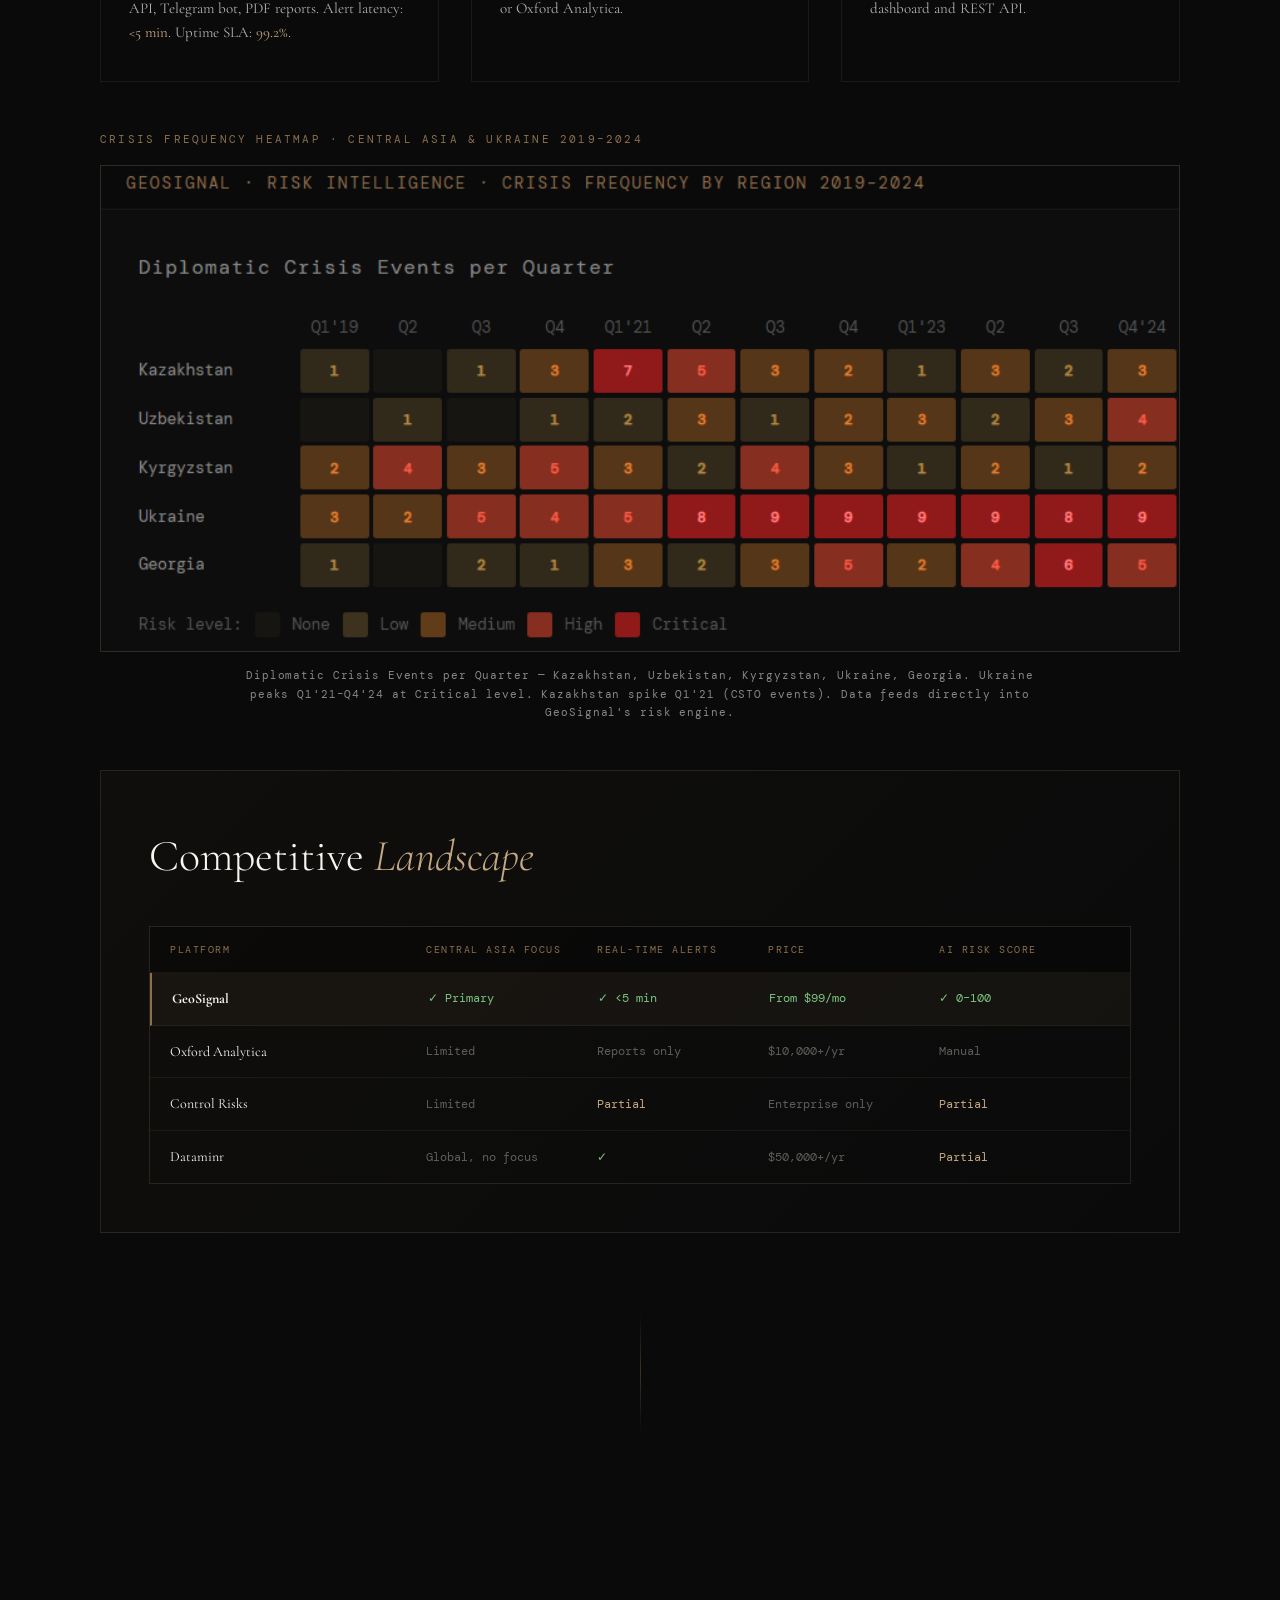
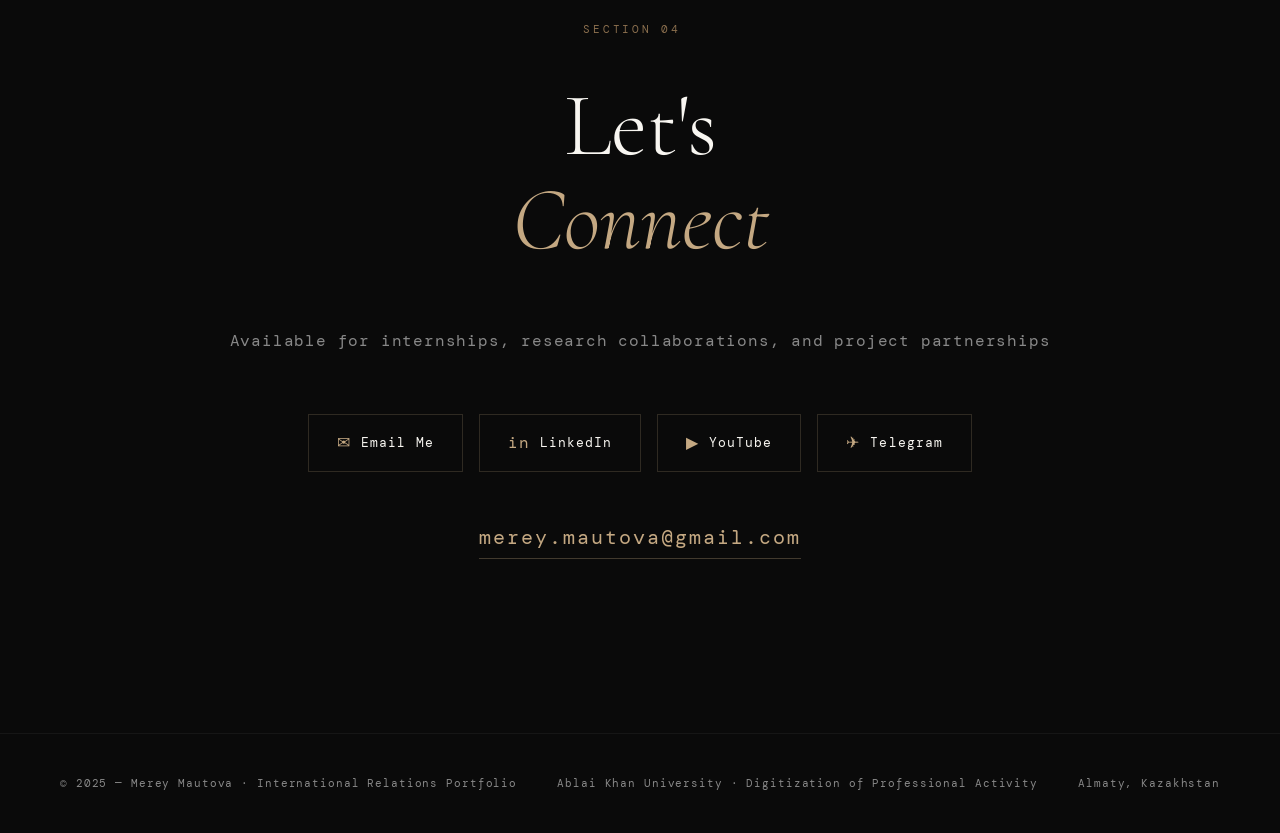
==== commit 2d6f6e84: "Add project modals with reports, cinematic video player, Ireland flag hero, remove emojis and GitHub" ====
--- a/index.html
+++ b/index.html
@@ -109,12 +109,42 @@
   </div>
 
   <!-- VIDEO -->
-  <div class="video-wrap reveal">
-    <div class="video-label">My Introduction</div>
-    <video controls poster="photo.jpg">
-      <source src="5267211870200171871.mp4" type="video/mp4">
-      Your browser does not support video.
-    </video>
+  <div class="video-cinematic reveal">
+    <div class="video-cinematic-inner">
+      <div class="video-cinematic-left">
+        <div class="vc-label">Introduction</div>
+        <h3 class="vc-title">A few words<br>about <em>myself</em></h3>
+        <p class="vc-desc">A short personal introduction — my academic background, research interests, and vision for the intersection of diplomacy and technology.</p>
+        <div class="vc-stats">
+          <div class="vc-stat"><span class="vc-stat-n">4th</span><span class="vc-stat-l">Year</span></div>
+          <div class="vc-stat"><span class="vc-stat-n">3</span><span class="vc-stat-l">Languages</span></div>
+          <div class="vc-stat"><span class="vc-stat-n">IR</span><span class="vc-stat-l">Specialization</span></div>
+        </div>
+      </div>
+      <div class="video-cinematic-right">
+        <div class="vc-frame">
+          <video id="mainVideo" src="5267211870200171871.mp4" preload="metadata"></video>
+          <div class="vc-overlay" id="vcOverlay">
+            <button class="vc-play-btn" id="vcPlayBtn" aria-label="Play video">
+              <svg viewBox="0 0 24 24" fill="currentColor"><path d="M8 5v14l11-7z"/></svg>
+            </button>
+          </div>
+          <div class="vc-progress-bar"><div class="vc-progress-fill" id="vcProgress"></div></div>
+          <div class="vc-bottom-bar">
+            <span class="vc-time" id="vcTime">0:00</span>
+            <div class="vc-controls">
+              <button class="vc-ctrl" id="vcMute" aria-label="Mute">
+                <svg viewBox="0 0 24 24" fill="currentColor" width="14" height="14"><path d="M3 9v6h4l5 5V4L7 9H3zm13.5 3c0-1.77-1.02-3.29-2.5-4.03v8.05c1.48-.73 2.5-2.25 2.5-4.02z"/></svg>
+              </button>
+              <button class="vc-ctrl" id="vcFull" aria-label="Fullscreen">
+                <svg viewBox="0 0 24 24" fill="currentColor" width="14" height="14"><path d="M7 14H5v5h5v-2H7v-3zm-2-4h2V7h3V5H5v5zm12 7h-3v2h5v-5h-2v3zM14 5v2h3v3h2V5h-5z"/></svg>
+              </button>
+            </div>
+          </div>
+        </div>
+        <div class="vc-corner-label">merey mautova · 2025</div>
+      </div>
+    </div>
   </div>
 </section>
 
@@ -127,16 +157,17 @@
 
   <div class="projects-grid">
 
-    <!-- Task 1: Power BI Military Expenditure -->
-    <div class="project-card reveal">
+    <!-- Task 1 -->
+    <div class="project-card reveal" onclick="openModal('modal01')">
       <div class="project-img">
         <img src="таск1.png" alt="Power BI Military Expenditure % of GDP">
         <div class="project-overlay">Power BI · Task 01</div>
+        <div class="project-open-hint">View Report →</div>
       </div>
       <div class="project-info">
         <div class="project-tag">Power BI · Data Visualization · 2025</div>
         <h3>Military Expenditure % of GDP</h3>
-        <p>Built a multi-visual Power BI dashboard analyzing global military spending as % of GDP across 100+ countries. Includes world map, pie chart, bar chart ranking, and AI Q&A panel. Key insight: Ukraine's military spending rose sharply in 2014–2015, coinciding with the annexation of Crimea.</p>
+        <p>Multi-visual Power BI dashboard analyzing global military spending as % of GDP across 100+ countries. World map, pie chart, bar chart ranking, and AI Q&A panel.</p>
         <div class="project-meta">
           <span>Role: Lead Analyst & Designer</span>
           <span>Tool: Microsoft Power BI</span>
@@ -144,16 +175,17 @@
       </div>
     </div>
 
-    <!-- Task 2: Ireland Power BI -->
-    <div class="project-card reveal">
+    <!-- Task 2 -->
+    <div class="project-card reveal" onclick="openModal('modal02')">
       <div class="project-img">
         <img src="Снимок%20экрана%202026-02-28%20в%2017.43.50.png" alt="Ireland Military & Economic Dashboard">
         <div class="project-overlay">Power BI · Task 02</div>
+        <div class="project-open-hint">View Report →</div>
       </div>
       <div class="project-info">
         <div class="project-tag">Power BI · Economic Analysis · 2025</div>
         <h3>Ireland: Military & Economic Dashboard</h3>
-        <p>Analyzed the correlation between military expenditure, high-tech exports, FDI inflows, and GDP growth in Ireland (1960–2024). Key metrics: Military Expenditure 0.24% GDP, GDP Growth 2.60% in 2024. Visualized structural economic shifts through interactive time-series charts.</p>
+        <p>Correlation analysis of military expenditure, high-tech exports, FDI inflows, and GDP growth in Ireland (1960–2024). Military Expenditure: 0.24% GDP. GDP Growth: 2.60% in 2024.</p>
         <div class="project-meta">
           <span>Role: Data Analyst</span>
           <span>Tool: Microsoft Power BI</span>
@@ -161,16 +193,17 @@
       </div>
     </div>
 
-    <!-- Task 3: Miro Leadership -->
-    <div class="project-card reveal">
+    <!-- Task 3 -->
+    <div class="project-card reveal" onclick="openModal('modal03')">
       <div class="project-img">
         <img src="таск2.png" alt="Miro Leadership Portrait Analysis">
         <div class="project-overlay">Miro Board · Task 03</div>
+        <div class="project-open-hint">View Report →</div>
       </div>
       <div class="project-info">
         <div class="project-tag">Miro · Leadership Analysis · 2025</div>
         <h3>International Leader Portrait Analysis</h3>
-        <p>Created a Miro board mapping the profile of an ideal international leader. Identified core traits: Strategic, Adaptive, Ethical, Decisive, Competent, Communicative, Responsible, Diplomatic, Analytical. Findings compared against Adaptive and Transformational Leadership theories.</p>
+        <p>Miro board mapping the ideal international leader profile. Core traits: Strategic, Adaptive, Ethical, Decisive, Competent, Communicative, Responsible, Diplomatic, Analytical.</p>
         <div class="project-meta">
           <span>Role: Researcher & Analyst</span>
           <span>Tool: Miro · Leadership Theory</span>
@@ -178,17 +211,18 @@
       </div>
     </div>
 
-    <!-- Task 4: Briefing Note Paris -->
-    <div class="project-card reveal">
+    <!-- Task 4 -->
+    <div class="project-card reveal" onclick="openModal('modal04')">
       <div class="project-img placeholder-img" style="background: linear-gradient(135deg, #1a1a2e, #16213e);">
-        <div class="placeholder-icon">🇫🇷</div>
-        <div style="font-family:'DM Mono',monospace;font-size:11px;color:#c4a882;letter-spacing:0.1em;margin-top:8px;">U.S. DEPT. OF STATE</div>
+        <div class="placeholder-flag">FR</div>
+        <div class="placeholder-sub">U.S. DEPT. OF STATE</div>
         <div class="project-overlay">Briefing Note · Task 04</div>
+        <div class="project-open-hint">View Report →</div>
       </div>
       <div class="project-info">
         <div class="project-tag">Diplomatic Writing · OSINT · 2026</div>
         <h3>Briefing Note: Paris Protest Security Assessment</h3>
-        <p>Authored a formal U.S. Department of State Briefing Note on security risks in Paris during government reform protests. Used OSINT monitoring (BBC, France24, Twitter, Reddit), AI-based scenario forecasting, and diplomatic recommendations. Signed as Senior Political Analyst, Bureau of South and Central Asian Affairs.</p>
+        <p>Formal U.S. Department of State Briefing Note on security risks in Paris during government reform protests. OSINT monitoring, AI-based scenario forecasting, and diplomatic recommendations.</p>
         <div class="project-meta">
           <span>Role: Senior Political Analyst</span>
           <span>Tool: OSINT · AI Forecasting</span>
@@ -196,17 +230,18 @@
       </div>
     </div>
 
-    <!-- Task 5: Briefing Note Ireland -->
-    <div class="project-card reveal">
+    <!-- Task 5 -->
+    <div class="project-card reveal" onclick="openModal('modal05')">
       <div class="project-img placeholder-img" style="background: linear-gradient(135deg, #0d2137, #1a3a2a);">
-        <div class="placeholder-icon">🇮🇪</div>
-        <div style="font-family:'DM Mono',monospace;font-size:11px;color:#c4a882;letter-spacing:0.1em;margin-top:8px;">POLITICAL ANALYSIS</div>
+        <div class="placeholder-flag">IE</div>
+        <div class="placeholder-sub">POLITICAL ANALYSIS</div>
         <div class="project-overlay">Briefing Note · Task 05</div>
+        <div class="project-open-hint">View Report →</div>
       </div>
       <div class="project-info">
         <div class="project-tag">Diplomatic Writing · Political Analysis · 2026</div>
         <h3>Briefing Note: Ireland Socio-Economic Developments</h3>
-        <p>Produced a diplomatic intelligence briefing on emerging civic unrest in Ireland — covering agricultural protests, cost-of-living demonstrations, and Shannon Airport activist proceedings. Forecast: low-intensity protracted instability. Recommended constructive stakeholder engagement and enhanced OSINT monitoring.</p>
+        <p>Diplomatic intelligence briefing on civic unrest in Ireland — agricultural protests, cost-of-living demonstrations, Shannon Airport proceedings. Forecast: low-intensity protracted instability.</p>
         <div class="project-meta">
           <span>Role: Political Analyst</span>
           <span>Tool: OSINT · Media Monitoring</span>
@@ -214,19 +249,21 @@
       </div>
     </div>
 
-    <!-- Task 6: Portfolio Website -->
-    <div class="project-card reveal">
-      <div class="project-img placeholder-img">
-        <div class="placeholder-icon">💻</div>
+    <!-- Task 6 -->
+    <div class="project-card reveal" onclick="openModal('modal06')">
+      <div class="project-img placeholder-img" style="background: linear-gradient(135deg, #111, #1a1a2e);">
+        <div class="placeholder-flag" style="font-size:13px;letter-spacing:0.1em;">HTML</div>
+        <div class="placeholder-sub">WEB DEVELOPMENT</div>
         <div class="project-overlay">Web Dev · Task 06</div>
+        <div class="project-open-hint">View Report →</div>
       </div>
       <div class="project-info">
         <div class="project-tag">Web Development · HTML/CSS/JS · 2025</div>
         <h3>Personal Portfolio Website</h3>
-        <p>Designed and developed this full portfolio from scratch using HTML5, CSS3, and vanilla JavaScript. Features: scroll-reveal animations, hide-on-scroll navbar, side navigation dots, embedded video, and responsive design. Deployed on GitHub Pages.</p>
+        <p>Designed and developed this full portfolio from scratch using HTML5, CSS3, and vanilla JavaScript. Scroll-reveal animations, responsive design, deployed on GitHub Pages.</p>
         <div class="project-meta">
           <span>Role: Designer & Developer</span>
-          <span>Tool: HTML · CSS · JavaScript · GitHub</span>
+          <span>Tool: HTML · CSS · JavaScript</span>
         </div>
       </div>
     </div>
@@ -288,42 +325,42 @@
 
       <div class="startup-block reveal">
         <div class="startup-block-img"><img src="Снимок%20экрана%202026-02-28%20195253.png" alt="Crisis Heatmap"></div>
-        <div class="startup-icon">⚠️</div>
+        <div class="startup-icon-label">01</div>
         <h4>The Problem</h4>
         <p>Businesses and NGOs entering emerging markets in Central Asia, Eastern Europe, and the Middle East have no reliable, affordable early-warning system for diplomatic crises, sanctions, or conflict escalation. They rely on expensive consultants or outdated reports.</p>
       </div>
 
       <div class="startup-block reveal">
         <div class="startup-block-img"><img src="Снимок%20экрана%202026-02-28%20195406.png" alt="Target Market Map"></div>
-        <div class="startup-icon">🎯</div>
+        <div class="startup-icon-label">02</div>
         <h4>Target Market</h4>
         <p>SME exporters, international NGOs, investment funds with emerging market exposure, and government agencies in Central Asia. Initial focus: Kazakhstan (92%), Uzbekistan (85%), Kyrgyzstan (78%), Tajikistan (70%), Turkmenistan (55%).</p>
       </div>
 
       <div class="startup-block reveal">
         <div class="startup-block-img"><img src="Снимок%20экрана%202026-02-28%20195419.png" alt="Subscription Plans"></div>
-        <div class="startup-icon">💳</div>
+        <div class="startup-icon-label">03</div>
         <h4>Business Model</h4>
         <p>SaaS subscription: <strong>Free</strong> for NGOs & universities (5 monitors, weekly digest). <strong>$99/mo</strong> for SMEs (25 monitors, real-time alerts, AI analysis). <strong>$499/mo</strong> Enterprise (unlimited, full API, dedicated analyst, SLA).</p>
       </div>
 
       <div class="startup-block reveal">
         <div class="startup-block-img"><img src="Снимок%20экрана%202026-02-28%20195430.png" alt="Technical Architecture"></div>
-        <div class="startup-icon">⚙️</div>
+        <div class="startup-icon-label">04</div>
         <h4>Technology</h4>
         <p>Data pipeline: <strong>200+ news outlets</strong>, UN documents, social media, gov portals, sanction DBs → NLP extraction in 15 languages → Risk Engine (Score 0–100, trend analysis, forecasting) → delivery via Dashboard, REST API, Telegram bot, PDF reports. Alert latency: <strong>&lt;5 min</strong>. Uptime SLA: <strong>99.2%</strong>.</p>
       </div>
 
       <div class="startup-block reveal">
         <div class="startup-block-img"><img src="Снимок%20экрана%202026-02-28%20195439.png" alt="Impact Metrics Year 1-3"></div>
-        <div class="startup-icon">📈</div>
+        <div class="startup-icon-label">05</div>
         <h4>Impact & Projections</h4>
         <p>Year 1–3 targets: <strong>500+ organizations</strong> protected, <strong>94 countries</strong> covered, <strong>$2.3M ARR</strong> by Year 2, <strong>72% crisis detection accuracy</strong>. Democratizing geopolitical intelligence — making it accessible to organizations that cannot afford McKinsey or Oxford Analytica.</p>
       </div>
 
       <div class="startup-block reveal">
         <div class="startup-block-img"><img src="Снимок%20экрана%202026-02-28%20195355.png" alt="Live Dashboard"></div>
-        <div class="startup-icon">🛰️</div>
+        <div class="startup-icon-label">06</div>
         <h4>Our Solution</h4>
         <p><strong>GeoSignal</strong> is an AI-powered platform that monitors diplomatic signals, UN resolutions, sanction announcements, and conflict indicators in real-time — delivering risk scores and alerts to decision-makers via a clean dashboard and REST API.</p>
       </div>
@@ -399,9 +436,6 @@
     <a href="https://linkedin.com/in/mereymautova" class="contact-link" target="_blank">
       <span class="contact-link-icon">in</span> LinkedIn
     </a>
-    <a href="https://github.com/qbert2004" class="contact-link" target="_blank">
-      <span class="contact-link-icon">⌥</span> GitHub
-    </a>
     <a href="https://youtube.com" class="contact-link" target="_blank">
       <span class="contact-link-icon">▶</span> YouTube
     </a>
@@ -421,6 +455,264 @@
   <span>Almaty, Kazakhstan</span>
 </footer>
 
+<!-- ══════════════ MODALS ══════════════ -->
+
+<!-- Modal 01: Military Expenditure -->
+<div class="modal" id="modal01">
+  <div class="modal-backdrop" onclick="closeModal('modal01')"></div>
+  <div class="modal-box">
+    <button class="modal-close" onclick="closeModal('modal01')">&#x2715;</button>
+    <div class="modal-tag">Power BI · Task 01 · 2025</div>
+    <h2 class="modal-title">Military Expenditure<br><em>% of GDP</em></h2>
+    <div class="modal-img-wrap"><img src="таск1.png" alt="Military Expenditure Dashboard"></div>
+    <div class="modal-body">
+      <div class="modal-section">
+        <div class="modal-section-label">Overview</div>
+        <p>Built a multi-visual Power BI dashboard analyzing global military spending as a percentage of GDP across 100+ countries. The dashboard integrates a world map, pie chart, bar chart ranking, and an AI-powered Q&A panel to enable dynamic exploration of the data.</p>
+      </div>
+      <div class="modal-section">
+        <div class="modal-section-label">Key Findings</div>
+        <ul class="modal-list">
+          <li>Ukraine's military spending rose sharply in 2014–2015, coinciding with the annexation of Crimea and the start of armed conflict in eastern Ukraine.</li>
+          <li>From 2014 onward, Ukraine shows a clear structural break and a sustained upward trend, with particularly strong acceleration after 2021–2022.</li>
+          <li>After 2014–2015, U.S. military spending initially stagnated or slightly declined, and then started to increase again in the late 2010s.</li>
+          <li>Oman and Saudi Arabia consistently rank among the highest spenders as a share of GDP, reflecting regional security dynamics.</li>
+          <li>The AI Q&A panel enables on-demand analysis, showing country-by-year rankings sorted by total value as a treemap.</li>
+        </ul>
+      </div>
+      <div class="modal-meta-row">
+        <div class="modal-meta-item"><span class="mmi-label">Role</span><span class="mmi-val">Lead Analyst & Designer</span></div>
+        <div class="modal-meta-item"><span class="mmi-label">Tool</span><span class="mmi-val">Microsoft Power BI</span></div>
+        <div class="modal-meta-item"><span class="mmi-label">Data</span><span class="mmi-val">100+ Countries</span></div>
+        <div class="modal-meta-item"><span class="mmi-label">Year</span><span class="mmi-val">2025</span></div>
+      </div>
+    </div>
+  </div>
+</div>
+
+<!-- Modal 02: Ireland Power BI -->
+<div class="modal" id="modal02">
+  <div class="modal-backdrop" onclick="closeModal('modal02')"></div>
+  <div class="modal-box">
+    <button class="modal-close" onclick="closeModal('modal02')">&#x2715;</button>
+    <div class="modal-tag">Power BI · Task 02 · 2025</div>
+    <h2 class="modal-title">Ireland: Military &<br><em>Economic Dashboard</em></h2>
+    <div class="modal-img-wrap"><img src="Снимок%20экрана%202026-02-28%20в%2017.43.50.png" alt="Ireland Dashboard"></div>
+    <div class="modal-body">
+      <div class="modal-section">
+        <div class="modal-section-label">Overview</div>
+        <p>Interactive Power BI dashboard analyzing Ireland's military expenditure, high-tech exports, FDI inflows, and GDP growth from 1960 to 2024. Multi-layered time-series visualizations reveal the structural economic transformation of Ireland over six decades.</p>
+      </div>
+      <div class="modal-stats-row">
+        <div class="modal-stat"><span class="ms-num">0.24%</span><span class="ms-label">Military Expenditure / GDP</span></div>
+        <div class="modal-stat"><span class="ms-num">2.60%</span><span class="ms-label">GDP Growth (2024)</span></div>
+        <div class="modal-stat"><span class="ms-num">1960</span><span class="ms-label">Data range start</span></div>
+      </div>
+      <div class="modal-section">
+        <div class="modal-section-label">Key Findings</div>
+        <ul class="modal-list">
+          <li>Ireland maintains one of the lowest military expenditure rates in the EU at 0.24% of GDP, reflecting its traditional policy of military neutrality.</li>
+          <li>High-tech exports show a dramatic rise from 2000 onward, reflecting Ireland's emergence as a European hub for multinational technology corporations.</li>
+          <li>FDI inflows peaked in the early 2000s during the Celtic Tiger period and show significant volatility linked to global financial cycles.</li>
+          <li>GDP growth of 2.60% in 2024 reflects continued economic resilience despite housing pressures and EU regulatory constraints.</li>
+          <li>The divergence between military expenditure and high-tech export growth confirms Ireland's strategy of economic security over military investment.</li>
+        </ul>
+      </div>
+      <div class="modal-meta-row">
+        <div class="modal-meta-item"><span class="mmi-label">Role</span><span class="mmi-val">Data Analyst</span></div>
+        <div class="modal-meta-item"><span class="mmi-label">Tool</span><span class="mmi-val">Microsoft Power BI</span></div>
+        <div class="modal-meta-item"><span class="mmi-label">Period</span><span class="mmi-val">1960–2024</span></div>
+        <div class="modal-meta-item"><span class="mmi-label">Year</span><span class="mmi-val">2025</span></div>
+      </div>
+    </div>
+  </div>
+</div>
+
+<!-- Modal 03: Miro Leadership -->
+<div class="modal" id="modal03">
+  <div class="modal-backdrop" onclick="closeModal('modal03')"></div>
+  <div class="modal-box">
+    <button class="modal-close" onclick="closeModal('modal03')">&#x2715;</button>
+    <div class="modal-tag">Miro · Task 03 · 2025</div>
+    <h2 class="modal-title">International Leader<br><em>Portrait Analysis</em></h2>
+    <div class="modal-img-wrap"><img src="таск2.png" alt="Miro Leadership Board"></div>
+    <div class="modal-body">
+      <div class="modal-section">
+        <div class="modal-section-label">Overview</div>
+        <p>A collaborative Miro board mapping the comprehensive profile of an ideal international leader. The project synthesizes leadership theory, diplomatic practice, and contemporary geopolitical demands into a structured visual framework.</p>
+      </div>
+      <div class="modal-section">
+        <div class="modal-section-label">Core Leadership Traits Identified</div>
+        <div class="modal-traits-grid">
+          <span class="modal-trait">Strategic</span>
+          <span class="modal-trait">Adaptive</span>
+          <span class="modal-trait">Ethical</span>
+          <span class="modal-trait">Decisive</span>
+          <span class="modal-trait">Competent</span>
+          <span class="modal-trait">Communicative</span>
+          <span class="modal-trait">Responsible</span>
+          <span class="modal-trait">Diplomatic</span>
+          <span class="modal-trait">Analytical</span>
+        </div>
+      </div>
+      <div class="modal-section">
+        <div class="modal-section-label">Theoretical Framework</div>
+        <ul class="modal-list">
+          <li>Findings compared against <strong>Adaptive Leadership Theory</strong> — the ability to mobilize people to tackle difficult challenges and thrive in complex environments.</li>
+          <li>Cross-referenced with <strong>Transformational Leadership Theory</strong> — inspiring followers through vision, values, and by modeling integrity.</li>
+          <li>The analysis revealed that effective international leaders combine rational strategic thinking with high emotional intelligence and cross-cultural competence.</li>
+          <li>The portrait confirms that modern diplomacy requires leaders who are simultaneously analysts, communicators, and decision-makers under uncertainty.</li>
+        </ul>
+      </div>
+      <div class="modal-meta-row">
+        <div class="modal-meta-item"><span class="mmi-label">Role</span><span class="mmi-val">Researcher & Analyst</span></div>
+        <div class="modal-meta-item"><span class="mmi-label">Tool</span><span class="mmi-val">Miro</span></div>
+        <div class="modal-meta-item"><span class="mmi-label">Method</span><span class="mmi-val">Leadership Theory</span></div>
+        <div class="modal-meta-item"><span class="mmi-label">Year</span><span class="mmi-val">2025</span></div>
+      </div>
+    </div>
+  </div>
+</div>
+
+<!-- Modal 04: Briefing Note Paris -->
+<div class="modal" id="modal04">
+  <div class="modal-backdrop" onclick="closeModal('modal04')"></div>
+  <div class="modal-box">
+    <button class="modal-close" onclick="closeModal('modal04')">&#x2715;</button>
+    <div class="modal-tag">Diplomatic Writing · Task 04 · 2026</div>
+    <h2 class="modal-title">Briefing Note:<br><em>Paris Protest Security</em></h2>
+    <div class="modal-briefing-header">
+      <div class="mbh-line">U.S. DEPARTMENT OF STATE</div>
+      <div class="mbh-line">BUREAU OF SOUTH AND CENTRAL ASIAN AFFAIRS</div>
+      <div class="mbh-line">BRIEFING NOTE — CONFIDENTIAL</div>
+    </div>
+    <div class="modal-body">
+      <div class="modal-section">
+        <div class="modal-section-label">Subject</div>
+        <p>Security risk assessment for diplomatic personnel and U.S. interests in Paris, France, during an escalating period of government reform protests. Produced in formal U.S. Department of State briefing note format.</p>
+      </div>
+      <div class="modal-section">
+        <div class="modal-section-label">Methodology</div>
+        <ul class="modal-list">
+          <li>OSINT monitoring across BBC, France24, Twitter/X, Reddit, and Telegram protest channels.</li>
+          <li>AI-assisted scenario forecasting using probabilistic risk modelling.</li>
+          <li>Structured analytical frameworks adapted from U.S. State Department reporting standards.</li>
+          <li>Cross-referencing with historical protest escalation patterns in Western European democracies.</li>
+        </ul>
+      </div>
+      <div class="modal-section">
+        <div class="modal-section-label">Key Recommendations</div>
+        <ul class="modal-list">
+          <li>Enhanced situational awareness protocols for diplomatic staff in central Paris arrondissements.</li>
+          <li>Temporary avoidance of demonstration convergence zones on designated protest days.</li>
+          <li>Maintained communication channels with French Ministry of Interior and Prefecture de Police.</li>
+          <li>Continuous OSINT monitoring to detect escalation indicators including crowd size, police response, and social media sentiment shifts.</li>
+        </ul>
+      </div>
+      <div class="modal-forecast-box">
+        <div class="mfb-label">RISK ASSESSMENT</div>
+        <p>Medium-level security risk. Protests are constitutionally protected and police-managed. No immediate threat to diplomatic facilities. Recommend heightened awareness over a 30-day monitoring window.</p>
+      </div>
+      <div class="modal-meta-row">
+        <div class="modal-meta-item"><span class="mmi-label">Role</span><span class="mmi-val">Senior Political Analyst</span></div>
+        <div class="modal-meta-item"><span class="mmi-label">Tool</span><span class="mmi-val">OSINT · AI Forecasting</span></div>
+        <div class="modal-meta-item"><span class="mmi-label">Format</span><span class="mmi-val">State Dept. Briefing</span></div>
+        <div class="modal-meta-item"><span class="mmi-label">Year</span><span class="mmi-val">2026</span></div>
+      </div>
+    </div>
+  </div>
+</div>
+
+<!-- Modal 05: Briefing Note Ireland -->
+<div class="modal" id="modal05">
+  <div class="modal-backdrop" onclick="closeModal('modal05')"></div>
+  <div class="modal-box">
+    <button class="modal-close" onclick="closeModal('modal05')">&#x2715;</button>
+    <div class="modal-tag">Political Analysis · Task 05 · 2026</div>
+    <h2 class="modal-title">Briefing Note:<br><em>Ireland Socio-Economic</em></h2>
+    <div class="modal-briefing-header">
+      <div class="mbh-line">DIPLOMATIC INTELLIGENCE REPORT</div>
+      <div class="mbh-line">IRELAND — CIVIC STABILITY ASSESSMENT</div>
+      <div class="mbh-line">OSINT-BASED · RESTRICTED DISTRIBUTION</div>
+    </div>
+    <div class="modal-body">
+      <div class="modal-section">
+        <div class="modal-section-label">Subject</div>
+        <p>Assessment of emerging civic instability in Ireland, covering three primary protest vectors: agricultural sector demonstrations, cost-of-living marches in Dublin, and Shannon Airport activist proceedings related to U.S. military transit permissions.</p>
+      </div>
+      <div class="modal-section">
+        <div class="modal-section-label">Protest Vectors Analyzed</div>
+        <ul class="modal-list">
+          <li><strong>Agricultural protests</strong> — driven by EU nitrates directive and land-use regulations disproportionately affecting Irish farmers. Organized through IFA and ICMSA networks.</li>
+          <li><strong>Cost-of-living demonstrations</strong> — urban-focused unrest linked to Ireland's acute housing crisis, rising rents, and insufficient residential construction pipeline.</li>
+          <li><strong>Shannon Airport proceedings</strong> — civil society challenge to government policy allowing U.S. military aircraft transit, raising questions about Irish neutrality.</li>
+        </ul>
+      </div>
+      <div class="modal-section">
+        <div class="modal-section-label">OSINT Sources</div>
+        <ul class="modal-list">
+          <li>Media monitoring: BBC, The Irish Times, RTE, The Journal, Reuters.</li>
+          <li>Social media: Twitter/X protest hashtags, Facebook event tracking, Telegram community channels.</li>
+          <li>Government sources: Dail Eireann debates, Department of Agriculture statements, An Garda Siochana briefings.</li>
+        </ul>
+      </div>
+      <div class="modal-forecast-box">
+        <div class="mfb-label">FORECAST</div>
+        <p>Low-intensity protracted instability. No systemic threat to political institutions. Recommended: constructive stakeholder engagement, enhanced OSINT monitoring, and proactive government communication strategy to prevent escalation.</p>
+      </div>
+      <div class="modal-meta-row">
+        <div class="modal-meta-item"><span class="mmi-label">Role</span><span class="mmi-val">Political Analyst</span></div>
+        <div class="modal-meta-item"><span class="mmi-label">Tool</span><span class="mmi-val">OSINT · Media Monitoring</span></div>
+        <div class="modal-meta-item"><span class="mmi-label">Country</span><span class="mmi-val">Ireland</span></div>
+        <div class="modal-meta-item"><span class="mmi-label">Year</span><span class="mmi-val">2026</span></div>
+      </div>
+    </div>
+  </div>
+</div>
+
+<!-- Modal 06: Portfolio Website -->
+<div class="modal" id="modal06">
+  <div class="modal-backdrop" onclick="closeModal('modal06')"></div>
+  <div class="modal-box">
+    <button class="modal-close" onclick="closeModal('modal06')">&#x2715;</button>
+    <div class="modal-tag">Web Development · Task 06 · 2025</div>
+    <h2 class="modal-title">Personal<br><em>Portfolio Website</em></h2>
+    <div class="modal-body">
+      <div class="modal-section">
+        <div class="modal-section-label">Overview</div>
+        <p>Designed and developed a full personal portfolio website from scratch using HTML5, CSS3, and vanilla JavaScript. The project demonstrates the ability to translate professional identity into a digital product without relying on templates or frameworks.</p>
+      </div>
+      <div class="modal-section">
+        <div class="modal-section-label">Technical Features</div>
+        <ul class="modal-list">
+          <li>Scroll-reveal animations using the Intersection Observer API for smooth entrance effects.</li>
+          <li>Hide-on-scroll navbar that auto-hides when scrolling down and reappears on scroll up.</li>
+          <li>Side navigation dots with active state tracking per section.</li>
+          <li>Custom video player with play/pause, progress bar, mute, and fullscreen controls.</li>
+          <li>Click-to-copy email functionality with confirmation feedback.</li>
+          <li>Fully responsive design for mobile, tablet, and desktop viewports.</li>
+          <li>Project modal system — each task opens a detailed analytical report overlay.</li>
+        </ul>
+      </div>
+      <div class="modal-section">
+        <div class="modal-section-label">Design Principles</div>
+        <ul class="modal-list">
+          <li>Dark editorial aesthetic inspired by high-end publishing and diplomatic communication.</li>
+          <li>Typography: Cormorant Garamond for editorial elegance, DM Mono for data precision.</li>
+          <li>Color palette: near-black backgrounds with warm amber and cream accents.</li>
+          <li>Deployed on GitHub Pages with custom domain support.</li>
+        </ul>
+      </div>
+      <div class="modal-meta-row">
+        <div class="modal-meta-item"><span class="mmi-label">Role</span><span class="mmi-val">Designer & Developer</span></div>
+        <div class="modal-meta-item"><span class="mmi-label">Stack</span><span class="mmi-val">HTML · CSS · JS</span></div>
+        <div class="modal-meta-item"><span class="mmi-label">Deploy</span><span class="mmi-val">GitHub Pages</span></div>
+        <div class="modal-meta-item"><span class="mmi-label">Year</span><span class="mmi-val">2025</span></div>
+      </div>
+    </div>
+  </div>
+</div>
+
 <script src="script.js"></script>
 </body>
 </html>
--- a/style.css
+++ b/style.css
@@ -769,6 +769,411 @@
   .compete-row span:nth-child(5) { display: none; }
 }
 
+/* ══════════════════════════════════
+   CINEMATIC VIDEO
+══════════════════════════════════ */
+.video-cinematic {
+  margin: 60px 0 0;
+  background: linear-gradient(135deg, rgba(139,111,78,0.06), transparent 60%);
+  border: 1px solid rgba(196,168,130,0.12);
+  overflow: hidden;
+}
+.video-cinematic-inner {
+  display: grid;
+  grid-template-columns: 1fr 1.5fr;
+  gap: 0;
+  min-height: 360px;
+}
+.video-cinematic-left {
+  padding: 52px 48px;
+  display: flex;
+  flex-direction: column;
+  justify-content: center;
+  border-right: 1px solid rgba(196,168,130,0.1);
+}
+.vc-label {
+  font-family: var(--font-mono);
+  font-size: 10px;
+  letter-spacing: 0.25em;
+  color: var(--accent);
+  text-transform: uppercase;
+  margin-bottom: 20px;
+}
+.vc-title {
+  font-family: var(--font-serif);
+  font-size: clamp(28px, 3.5vw, 48px);
+  font-weight: 300;
+  line-height: 1.1;
+  margin-bottom: 16px;
+}
+.vc-title em { color: var(--accent2); font-style: italic; }
+.vc-desc {
+  font-size: 14px;
+  color: rgba(248,246,241,0.6);
+  line-height: 1.7;
+  margin-bottom: 32px;
+  max-width: 320px;
+}
+.vc-stats { display: flex; gap: 28px; }
+.vc-stat { display: flex; flex-direction: column; gap: 3px; }
+.vc-stat-n {
+  font-family: var(--font-serif);
+  font-size: 32px;
+  font-weight: 300;
+  color: var(--accent2);
+  line-height: 1;
+}
+.vc-stat-l {
+  font-family: var(--font-mono);
+  font-size: 9px;
+  color: var(--gray);
+  letter-spacing: 0.12em;
+  text-transform: uppercase;
+}
+.video-cinematic-right {
+  position: relative;
+  background: #000;
+}
+.vc-frame {
+  position: relative;
+  width: 100%;
+  height: 100%;
+  min-height: 320px;
+}
+.vc-frame video {
+  width: 100%;
+  height: 100%;
+  display: block;
+  object-fit: cover;
+}
+.vc-overlay {
+  position: absolute;
+  inset: 0;
+  display: flex;
+  align-items: center;
+  justify-content: center;
+  background: rgba(0,0,0,0.35);
+  transition: background 0.3s;
+  cursor: pointer;
+}
+.vc-overlay.playing { background: transparent; }
+.vc-overlay.playing .vc-play-btn { opacity: 0; pointer-events: none; }
+.vc-play-btn {
+  width: 72px; height: 72px;
+  border-radius: 50%;
+  background: rgba(139,111,78,0.9);
+  border: 2px solid rgba(196,168,130,0.6);
+  display: flex;
+  align-items: center;
+  justify-content: center;
+  color: #fff;
+  transition: all 0.3s;
+  cursor: pointer;
+}
+.vc-play-btn svg { width: 32px; height: 32px; margin-left: 4px; }
+.vc-play-btn:hover { transform: scale(1.1); background: var(--accent2); }
+.vc-progress-bar {
+  position: absolute;
+  bottom: 36px; left: 0; right: 0;
+  height: 2px;
+  background: rgba(255,255,255,0.15);
+  cursor: pointer;
+  transition: height 0.2s;
+  z-index: 3;
+}
+.vc-progress-bar:hover { height: 4px; }
+.vc-progress-fill {
+  height: 100%;
+  background: var(--accent2);
+  width: 0%;
+  transition: width 0.1s linear;
+}
+.vc-bottom-bar {
+  position: absolute;
+  bottom: 0; left: 0; right: 0;
+  padding: 6px 14px;
+  background: linear-gradient(transparent, rgba(0,0,0,0.7));
+  display: flex;
+  align-items: center;
+  justify-content: space-between;
+  z-index: 3;
+}
+.vc-time {
+  font-family: var(--font-mono);
+  font-size: 10px;
+  color: rgba(255,255,255,0.6);
+}
+.vc-controls { display: flex; gap: 4px; }
+.vc-ctrl {
+  background: none;
+  border: none;
+  color: rgba(255,255,255,0.6);
+  cursor: pointer;
+  padding: 4px;
+  display: flex;
+  align-items: center;
+  transition: color 0.2s;
+}
+.vc-ctrl:hover { color: var(--accent2); }
+.vc-corner-label {
+  position: absolute;
+  top: 14px; right: 14px;
+  font-family: var(--font-mono);
+  font-size: 9px;
+  letter-spacing: 0.15em;
+  color: rgba(196,168,130,0.4);
+  text-transform: uppercase;
+}
+
+/* ══════════════════════════════════
+   PROJECT MODALS
+══════════════════════════════════ */
+.project-card { cursor: pointer; }
+.project-open-hint {
+  position: absolute;
+  top: 12px; right: 12px;
+  font-family: var(--font-mono);
+  font-size: 10px;
+  letter-spacing: 0.1em;
+  color: var(--accent2);
+  background: rgba(10,10,10,0.85);
+  padding: 5px 10px;
+  border: 1px solid rgba(196,168,130,0.3);
+  opacity: 0;
+  transition: opacity 0.3s;
+}
+.project-card:hover .project-open-hint { opacity: 1; }
+
+/* placeholder text instead of emoji */
+.placeholder-flag {
+  font-family: var(--font-mono);
+  font-size: 22px;
+  font-weight: 400;
+  letter-spacing: 0.05em;
+  color: var(--accent2);
+  margin-bottom: 6px;
+}
+.placeholder-sub {
+  font-family: var(--font-mono);
+  font-size: 10px;
+  letter-spacing: 0.15em;
+  color: rgba(196,168,130,0.5);
+  text-transform: uppercase;
+}
+
+/* startup icon label instead of emoji */
+.startup-icon-label {
+  font-family: var(--font-mono);
+  font-size: 11px;
+  letter-spacing: 0.2em;
+  color: var(--accent);
+  margin-bottom: 12px;
+}
+
+.modal {
+  position: fixed;
+  inset: 0;
+  z-index: 1000;
+  display: flex;
+  align-items: center;
+  justify-content: center;
+  padding: 20px;
+  opacity: 0;
+  pointer-events: none;
+  transition: opacity 0.35s ease;
+}
+.modal.open { opacity: 1; pointer-events: all; }
+.modal-backdrop {
+  position: absolute;
+  inset: 0;
+  background: rgba(0,0,0,0.88);
+  backdrop-filter: blur(6px);
+}
+.modal-box {
+  position: relative;
+  z-index: 1;
+  background: #0f0f0f;
+  border: 1px solid rgba(196,168,130,0.2);
+  max-width: 760px;
+  width: 100%;
+  max-height: 90vh;
+  overflow-y: auto;
+  transform: translateY(24px);
+  transition: transform 0.35s ease;
+}
+.modal.open .modal-box { transform: translateY(0); }
+.modal-close {
+  position: absolute;
+  top: 20px; right: 20px;
+  background: none;
+  border: 1px solid rgba(196,168,130,0.2);
+  color: var(--gray);
+  width: 32px; height: 32px;
+  display: flex;
+  align-items: center;
+  justify-content: center;
+  cursor: pointer;
+  font-size: 14px;
+  transition: all 0.2s;
+  z-index: 2;
+}
+.modal-close:hover { color: var(--white); border-color: var(--accent2); }
+.modal-tag {
+  font-family: var(--font-mono);
+  font-size: 10px;
+  letter-spacing: 0.2em;
+  color: var(--accent);
+  text-transform: uppercase;
+  padding: 24px 32px 0;
+}
+.modal-title {
+  font-size: clamp(28px, 4vw, 44px);
+  font-weight: 300;
+  line-height: 1.1;
+  padding: 12px 32px 24px;
+  margin: 0;
+}
+.modal-title em { color: var(--accent2); font-style: italic; }
+.modal-img-wrap {
+  width: 100%;
+  overflow: hidden;
+  border-top: 1px solid rgba(196,168,130,0.1);
+  border-bottom: 1px solid rgba(196,168,130,0.1);
+}
+.modal-img-wrap img { width: 100%; display: block; }
+.modal-body { padding: 32px; }
+.modal-section { margin-bottom: 28px; }
+.modal-section p { font-size: 15px; color: rgba(248,246,241,0.75); line-height: 1.75; }
+.modal-section-label {
+  font-family: var(--font-mono);
+  font-size: 10px;
+  letter-spacing: 0.2em;
+  color: var(--accent);
+  text-transform: uppercase;
+  margin-bottom: 12px;
+}
+.modal-list {
+  list-style: none;
+  display: flex;
+  flex-direction: column;
+  gap: 10px;
+}
+.modal-list li {
+  font-size: 14px;
+  color: rgba(248,246,241,0.72);
+  line-height: 1.65;
+  padding-left: 20px;
+  position: relative;
+}
+.modal-list li::before {
+  content: '→';
+  position: absolute;
+  left: 0;
+  color: var(--accent);
+  font-family: var(--font-mono);
+  font-size: 12px;
+}
+.modal-list strong { color: var(--accent2); font-weight: 400; }
+.modal-stats-row {
+  display: flex;
+  gap: 24px;
+  flex-wrap: wrap;
+  margin-bottom: 28px;
+  padding: 20px;
+  border: 1px solid rgba(196,168,130,0.12);
+  background: rgba(0,0,0,0.2);
+}
+.modal-stat { text-align: center; flex: 1; }
+.ms-num {
+  font-family: var(--font-serif);
+  font-size: 36px;
+  font-weight: 300;
+  color: var(--accent2);
+  line-height: 1;
+  display: block;
+}
+.ms-label {
+  font-family: var(--font-mono);
+  font-size: 10px;
+  color: var(--gray);
+  letter-spacing: 0.1em;
+  text-transform: uppercase;
+  margin-top: 4px;
+  display: block;
+}
+.modal-traits-grid {
+  display: flex;
+  flex-wrap: wrap;
+  gap: 8px;
+  margin-top: 4px;
+}
+.modal-trait {
+  font-family: var(--font-mono);
+  font-size: 11px;
+  letter-spacing: 0.08em;
+  padding: 6px 14px;
+  border: 1px solid rgba(196,168,130,0.25);
+  color: var(--accent2);
+}
+.modal-briefing-header {
+  margin: 0 32px 24px;
+  padding: 16px 20px;
+  border: 1px solid rgba(196,168,130,0.15);
+  background: rgba(139,111,78,0.04);
+}
+.mbh-line {
+  font-family: var(--font-mono);
+  font-size: 10px;
+  letter-spacing: 0.2em;
+  color: var(--accent);
+  text-transform: uppercase;
+  line-height: 1.8;
+}
+.modal-forecast-box {
+  border-left: 2px solid var(--accent);
+  padding: 16px 20px;
+  margin-bottom: 28px;
+  background: rgba(139,111,78,0.05);
+}
+.mfb-label {
+  font-family: var(--font-mono);
+  font-size: 10px;
+  letter-spacing: 0.2em;
+  color: var(--accent);
+  text-transform: uppercase;
+  margin-bottom: 8px;
+}
+.modal-forecast-box p { font-size: 14px; color: rgba(248,246,241,0.72); line-height: 1.7; }
+.modal-meta-row {
+  display: grid;
+  grid-template-columns: repeat(4, 1fr);
+  gap: 1px;
+  background: rgba(196,168,130,0.1);
+  border: 1px solid rgba(196,168,130,0.1);
+}
+.modal-meta-item {
+  display: flex;
+  flex-direction: column;
+  gap: 4px;
+  padding: 14px 16px;
+  background: #0f0f0f;
+}
+.mmi-label {
+  font-family: var(--font-mono);
+  font-size: 9px;
+  letter-spacing: 0.15em;
+  color: var(--accent);
+  text-transform: uppercase;
+}
+.mmi-val {
+  font-family: var(--font-mono);
+  font-size: 12px;
+  color: var(--white);
+}
+/* scrollbar inside modal */
+.modal-box::-webkit-scrollbar { width: 3px; }
+.modal-box::-webkit-scrollbar-thumb { background: var(--accent); }
+
 /* ── RESPONSIVE ── */
 @media (max-width: 900px) {
   section { padding: 100px 32px 60px; }
@@ -780,10 +1185,22 @@
   .video-section-inner { grid-template-columns: 1fr; gap: 32px; }
   .video-stats { gap: 20px; }
 }
+@media (max-width: 900px) {
+  .video-cinematic-inner { grid-template-columns: 1fr; }
+  .video-cinematic-left { border-right: none; border-bottom: 1px solid rgba(196,168,130,0.1); padding: 32px 28px; }
+  .vc-frame { min-height: 240px; }
+  .modal-meta-row { grid-template-columns: repeat(2, 1fr); }
+  .modal-briefing-header { margin: 0 20px 20px; }
+  .modal-body { padding: 20px; }
+  .modal-title { padding: 12px 20px 20px; }
+  .modal-tag { padding: 20px 20px 0; }
+}
 @media (max-width: 600px) {
   section { padding: 90px 20px 40px; }
   #navbar { padding: 14px 20px; }
   .nav-links { display: none; }
   .hero-btns { flex-direction: column; }
   .btn-primary, .btn-outline { text-align: center; }
+  .modal-meta-row { grid-template-columns: repeat(2, 1fr); }
+  .modal-stats-row { flex-direction: column; }
 }
